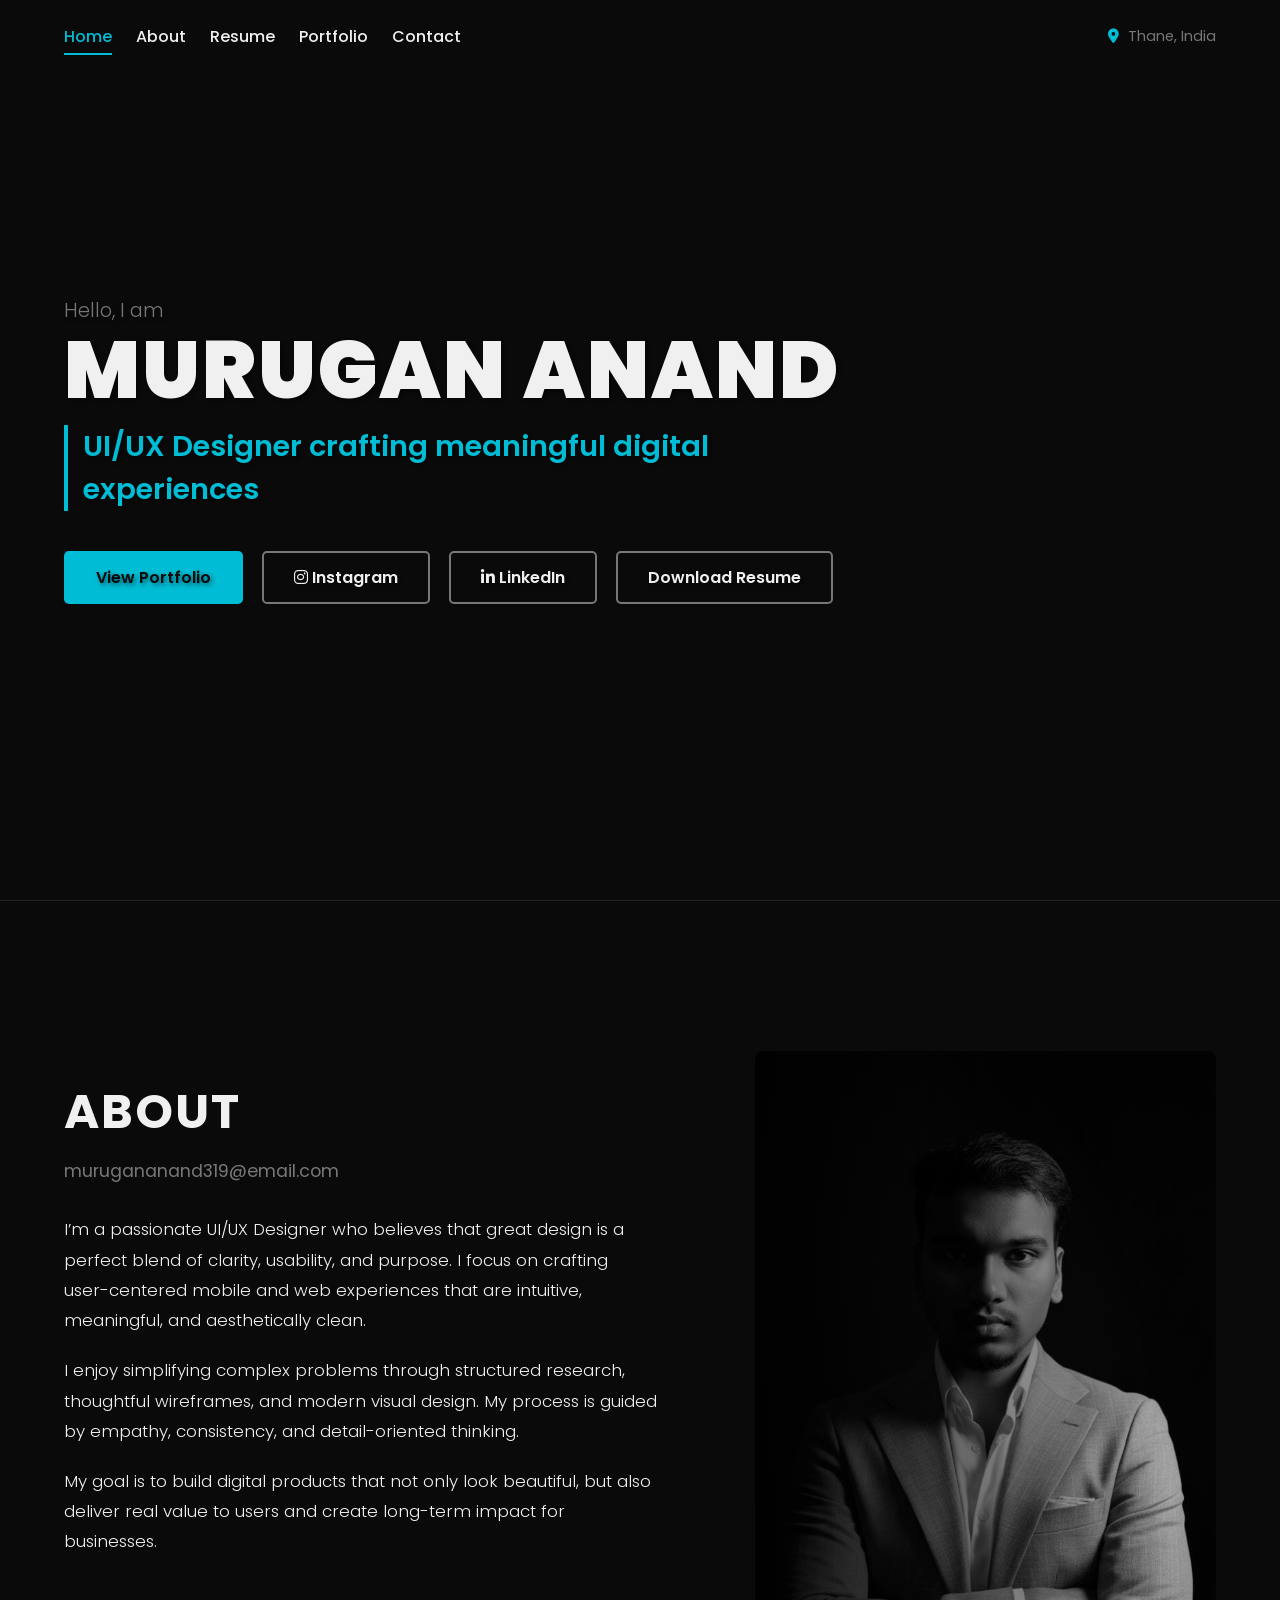
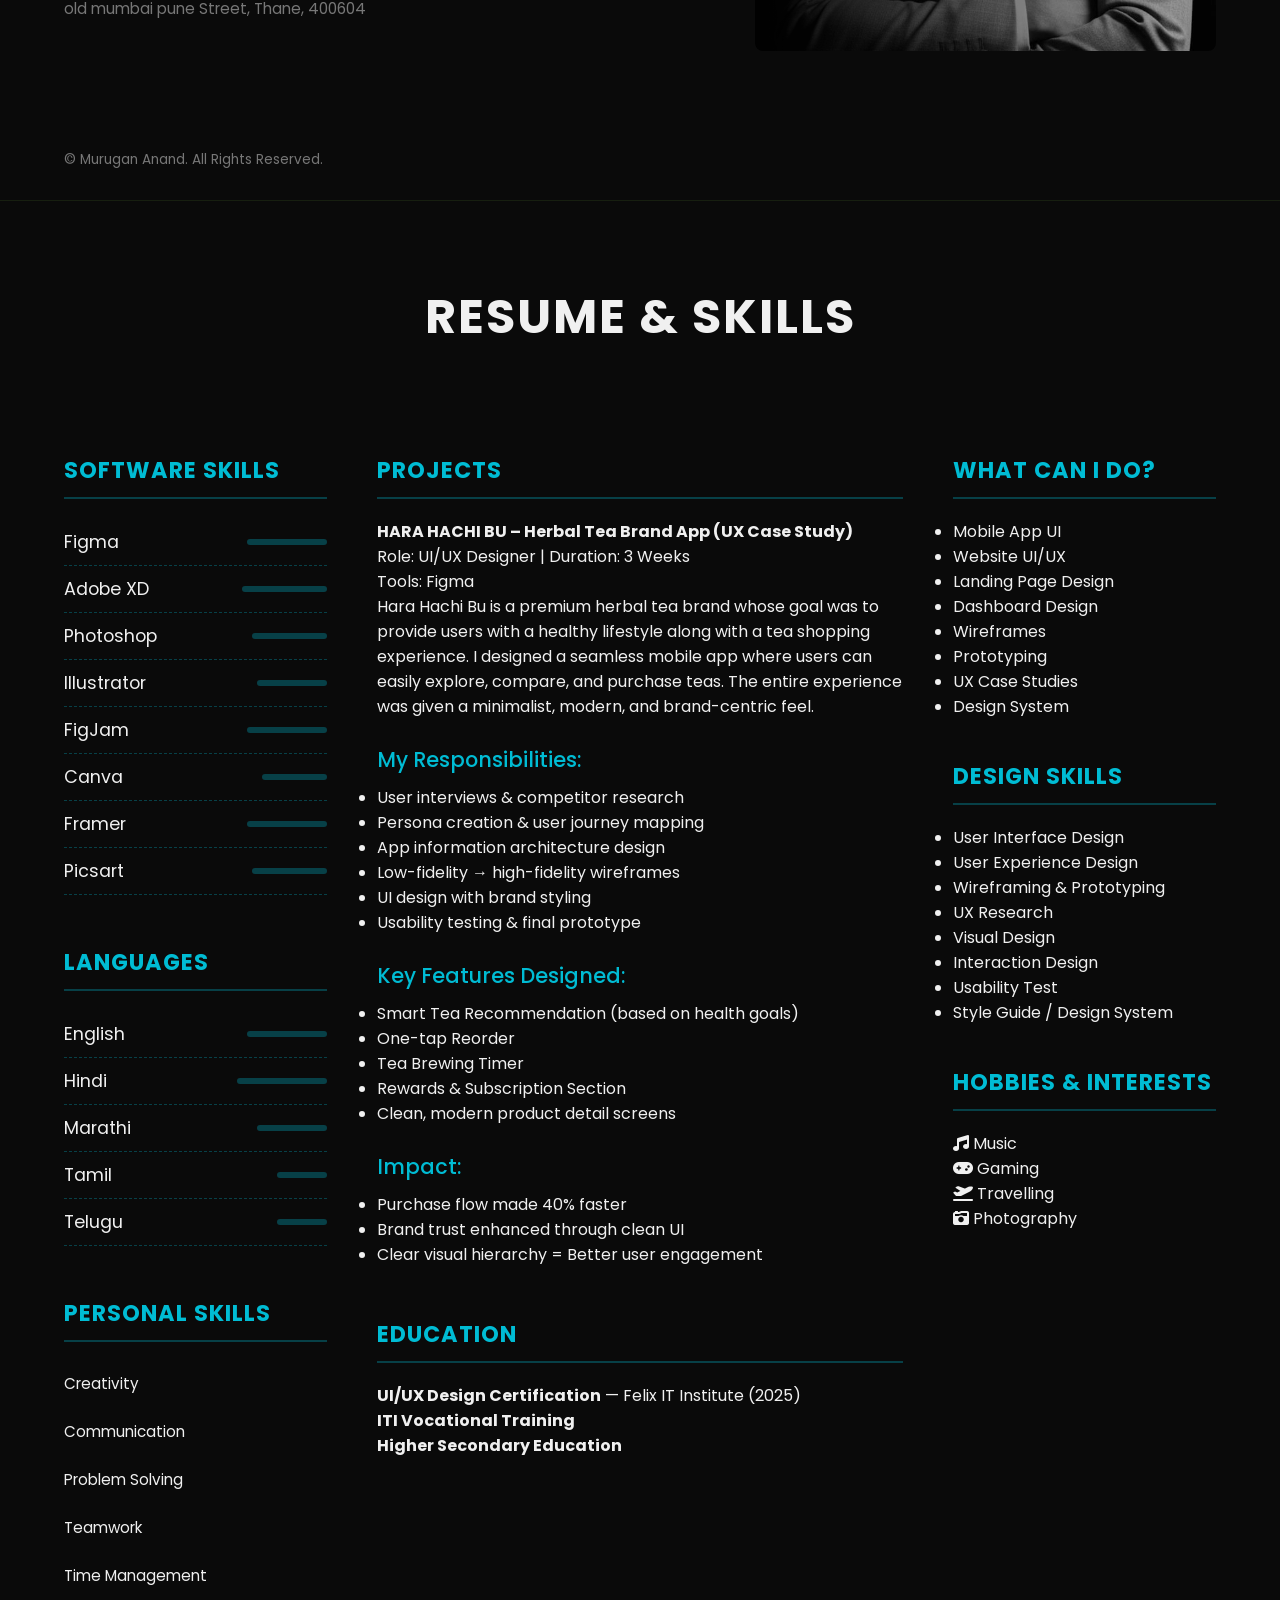
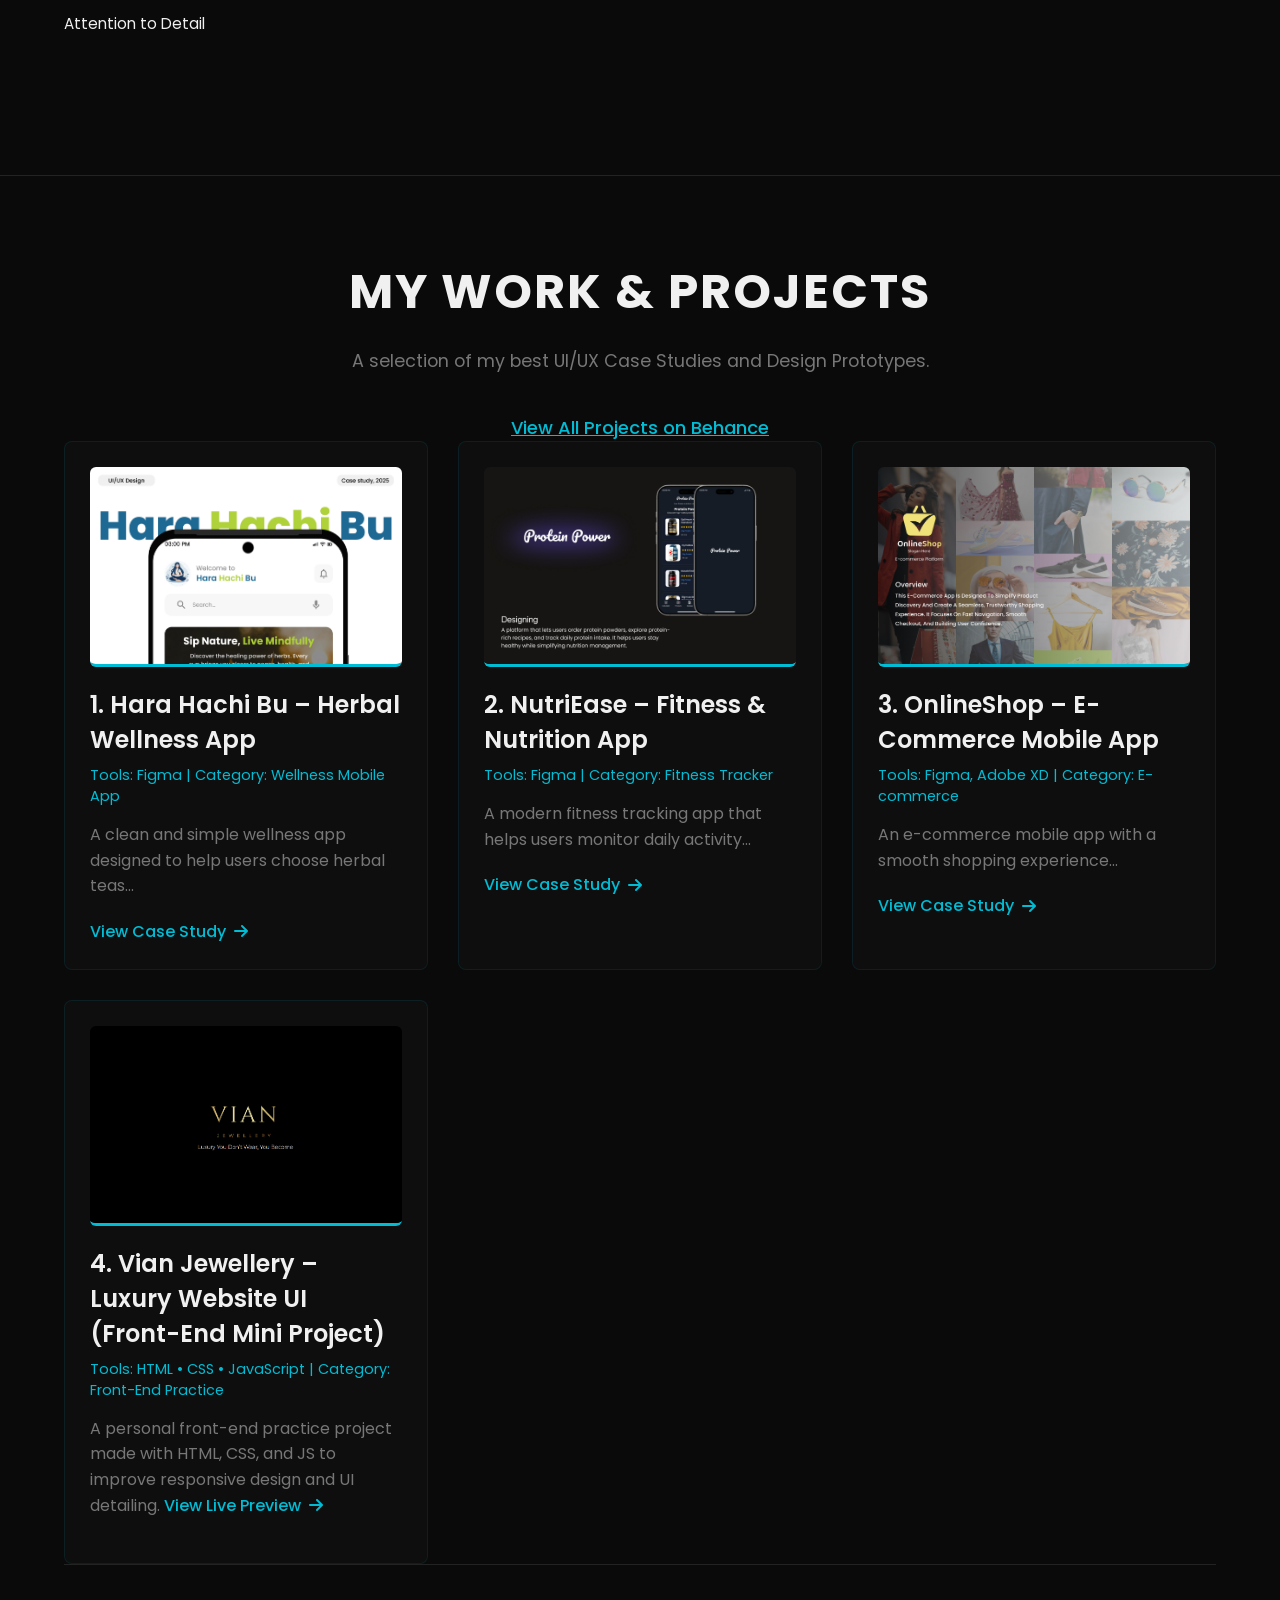
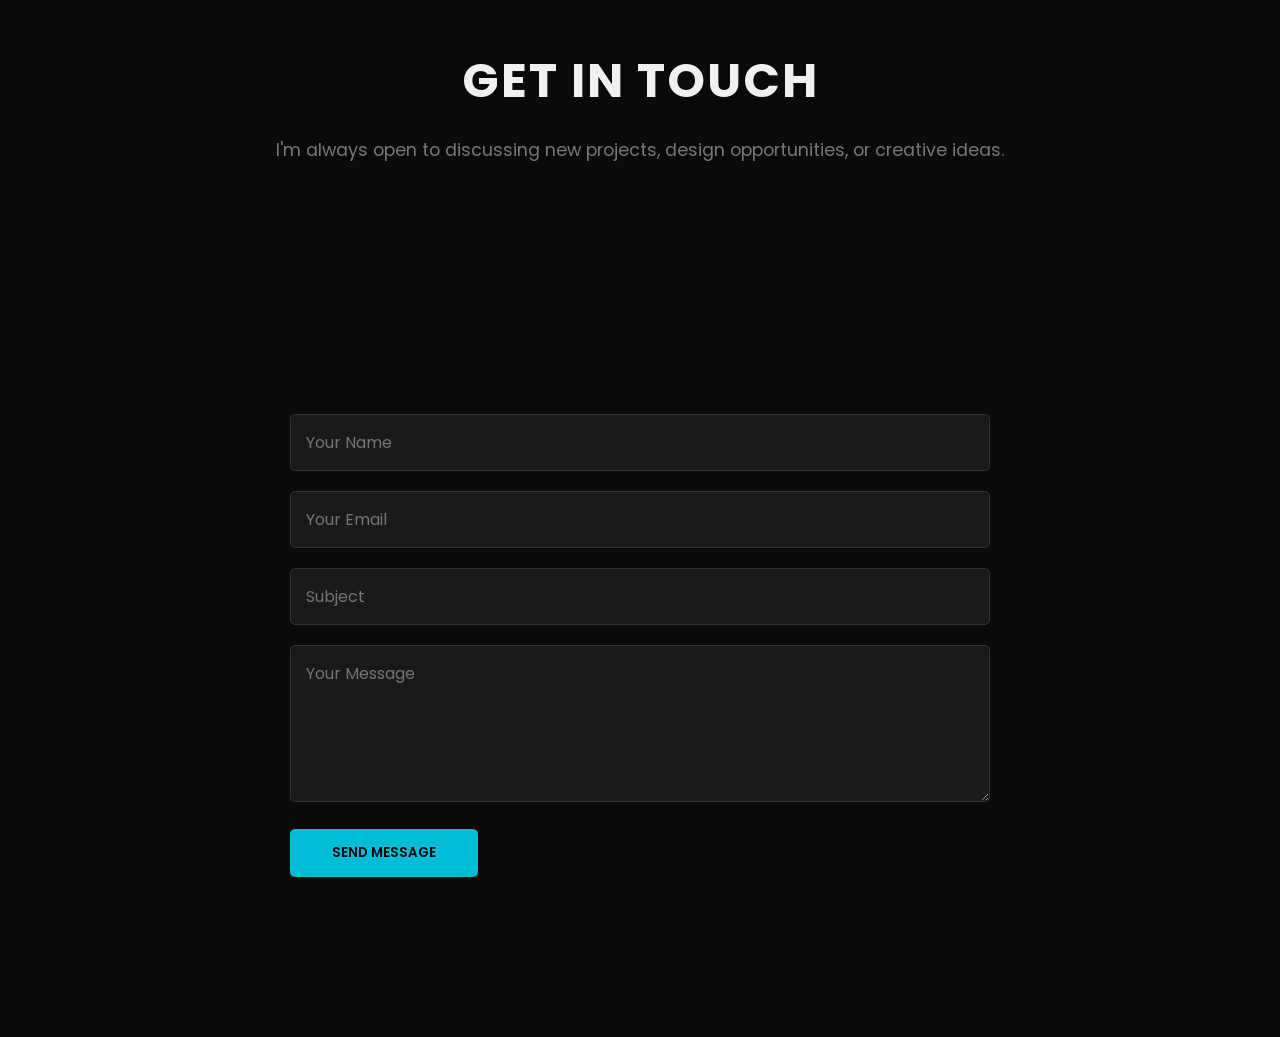
==== index.html @ 8dd65ce4 "Add files via upload" ====
<!DOCTYPE html>
<html lang="en">
<head>
    <meta charset="UTF-8">
    <meta name="viewport" content="width=device-width, initial-scale=1.0">
    <title>Murugan Anand | UI/UX Designer Portfolio</title>
    <link rel="stylesheet" href="style.css">
    <link rel="stylesheet" href="script.js">
    <link rel="stylesheet" href="https://cdnjs.cloudflare.com/ajax/libs/font-awesome/6.5.0/css/all.min.css">

</head>
<body>

    <header class="navbar">
        <nav>
            <a href="#home">Home</a>
            <a href="#about">About</a>  
            <a href="#resume">Resume</a> 
            <a href="#portfolio">Portfolio</a>
            <a href="#contact">Contact</a>
        </nav>
        <div class="contact-info">
            <i class="fas fa-map-marker-alt"></i> Thane, India
        </div>
    </header>

    <section id="home" class="hero-section">
        <div class="hero-content">
            <p class="greeting">Hello, I am</p>
            <h1 class="full-name">MURUGAN ANAND</h1>
            <h2 class="tagline">UI/UX Designer crafting meaningful digital experiences</h2>
            
            <div class="cta-buttons">
    <a href="https://www.behance.net/murugananand3" target="_blank" class="btn btn-primary">
        View Portfolio
    </a>
    <a href="https://instagram.com/designbymurugan" target="_blank" class="btn-secondary">
    <i class="fab fa-instagram"></i> Instagram
</a>

    <a href="https://www.linkedin.com/in/murugan-naidu-0135711bb?" target="_blank" class="btn btn-secondary social-btn">
                    <i class="fab fa-linkedin-in"></i> LinkedIn
                </a>

    <!-- Working Download Button -->
    <a href="Murugan319_Cv[1].docx" download class="btn btn-secondary">
        Download Resume
    </a>
</div>
        </div>
        <div class="background-overlay"></div>
    </section>
    
    <section id="about" class="about-section">
        <div class="about-content">
            <h2 class="section-title">ABOUT</h2>
            <p class="email-link">murugananand319@email.com</p> 
            
            <div class="about-description">
                <p>I’m a passionate UI/UX Designer who believes that great design is a perfect blend of clarity, usability, and purpose. I focus on crafting user-centered mobile and web experiences that are intuitive, meaningful, and aesthetically clean.</p>
                <p>I enjoy simplifying complex problems through structured research, thoughtful wireframes, and modern visual design. My process is guided by empathy, consistency, and detail-oriented thinking.</p>
                <p>My goal is to build digital products that not only look beautiful, but also deliver real value to users and create long-term impact for businesses.</p>
            </div>

            <p class="address-info">old mumbai pune Street, Thane, 400604</p> 
            
            
            </div>
        </div>
        <div class="about-image">

            </div> 
        <div class="copyright-info">
                &copy; Murugan Anand. All Rights Reserved.

                
    </section>

    <section id="resume" class="resume-section">
    <h2 class="section-title">RESUME & SKILLS</h2>

    <div class="resume-grid">
        
        <div class="grid-column left-column">
            
            <div class="skill-group">
                <h3>SOFTWARE SKILLS</h3>
                <div class="skills-list">
                    <div class="skill-item">Figma <span class="skill-level" data-level="80"></span></div>
                    <div class="skill-item">Adobe XD <span class="skill-level" data-level="85"></span></div>
                    <div class="skill-item">Photoshop <span class="skill-level" data-level="75"></span></div>
                    <div class="skill-item">Illustrator <span class="skill-level" data-level="70"></span></div>
                    <div class="skill-item">FigJam <span class="skill-level" data-level="80"></span></div>
                    <div class="skill-item">Canva <span class="skill-level" data-level="65"></span></div>
                    <div class="skill-item">Framer <span class="skill-level" data-level="80"></span></div>
                    <div class="skill-item">Picsart <span class="skill-level" data-level="75"></span></div>
                </div>
            </div>

            <div class="skill-group">
                <h3>LANGUAGES</h3>
                <div class="skills-list">
                    <div class="skill-item">English <span class="skill-level" data-level="80"></span></div>
                    <div class="skill-item">Hindi <span class="skill-level" data-level="90"></span></div>
                    <div class="skill-item">Marathi <span class="skill-level" data-level="70"></span></div>
                    <div class="skill-item">Tamil <span class="skill-level" data-level="50"></span></div>
                    <div class="skill-item">Telugu <span class="skill-level" data-level="50"></span></div>
                </div>
            </div>

            <div class="skill-group">
                <h3>PERSONAL SKILLS</h3>
                <div class="personal-skills-list">
                    <span>Creativity</span>
                    <span>Communication</span>
                    <span>Problem Solving</span>
                    <span>Teamwork</span>
                    <span>Time Management</span>
                    <span>Attention to Detail</span>
                </div>
            </div>
            
        </div> <div class="grid-column middle-column">
            <h3>PROJECTS</h3>
            <div class="project-item">
                <h4>HARA HACHI BU – Herbal Tea Brand App (UX Case Study)</h4>
                <p class="role-duration">Role: UI/UX Designer | Duration: 3 Weeks</p>
                <p class="tools">Tools: Figma</p>
                <p class="project-overview">Hara Hachi Bu is a premium herbal tea brand whose goal was to provide users with a healthy lifestyle along with a tea shopping experience. I designed a seamless mobile app where users can easily explore, compare, and purchase teas. The entire experience was given a minimalist, modern, and brand-centric feel.</p>
                
                <h5 class="sub-heading">My Responsibilities:</h5>
                <ul>
                    <li>User interviews & competitor research</li>
                    <li>Persona creation & user journey mapping</li>
                    <li>App information architecture design</li>
                    <li>Low-fidelity → high-fidelity wireframes</li>
                    <li>UI design with brand styling</li>
                    <li>Usability testing & final prototype</li>
                </ul>

                <h5 class="sub-heading">Key Features Designed:</h5>
                <ul>
                    <li>Smart Tea Recommendation (based on health goals)</li>
                    <li>One-tap Reorder</li>
                    <li>Tea Brewing Timer</li>
                    <li>Rewards & Subscription Section</li>
                    <li>Clean, modern product detail screens</li>
                </ul>

                <h5 class="sub-heading">Impact:</h5>
                <ul>
                    <li>Purchase flow made 40% faster</li>
                    <li>Brand trust enhanced through clean UI</li>
                    <li>Clear visual hierarchy = Better user engagement</li>
                </ul>
            </div>

            <div class="education-group">
                <h3>EDUCATION</h3>
                <p><strong>UI/UX Design Certification</strong> — Felix IT Institute (2025)</p>
                <p><strong>ITI Vocational Training</strong></p>
                <p><strong>Higher Secondary Education</strong></p>
            </div>
        </div> <div class="grid-column right-column">
            
            <div class="ability-group">
                <h3>WHAT CAN I DO?</h3>
                <ul class="can-do-list">
                    <li>Mobile App UI</li>
                    <li>Website UI/UX</li>
                    <li>Landing Page Design</li>
                    <li>Dashboard Design</li>
                    <li>Wireframes</li>
                    <li>Prototyping</li>
                    <li>UX Case Studies</li>
                    <li>Design System</li>
                </ul>
            </div>

            <div class="ability-group">
                <h3>DESIGN SKILLS</h3>
                <ul class="design-skills-list">
                    <li>User Interface Design</li>
                    <li>User Experience Design</li>
                    <li>Wireframing & Prototyping</li>
                    <li>UX Research</li>
                    <li>Visual Design</li>
                    <li>Interaction Design</li>
                    <li>Usability Test</li>
                    <li>Style Guide / Design System</li>
                </ul>
            </div>

            <div class="hobbies-group">
                <h3>HOBBIES & INTERESTS</h3>
                <div class="hobbies-grid">
                    <div><i class="fas fa-music"></i> Music</div>
                    <div><i class="fas fa-gamepad"></i> Gaming</div>
                    <div><i class="fas fa-plane-departure"></i> Travelling</div>
                    <div><i class="fas fa-camera-retro"></i> Photography</div>
                </div>
            </div>
        </div> </div>
</section>
    <section id="portfolio" class="portfolio-section">
        <h2 class="section-title">MY WORK & PROJECTS</h2>
        <p class="portfolio-tagline">A selection of my best UI/UX Case Studies and Design Prototypes.</p>

       <div class="behance-link-container">
    <a href="https://www.behance.net/murugananand3" 
       target="_blank" 
       class="behance-link">
        View All Projects on Behance
    </a>
</div>


<div class="projects-grid">

    <!-- Project 1 -->
    <div class="project-card">
        <div class="project-image-placeholder">
            <img src="hh.jpg" alt="Hara Hachi Bu App">
        </div>
        <h3>1. Hara Hachi Bu – Herbal Wellness App</h3>
        <p class="project-meta">Tools: Figma | Category: Wellness Mobile App</p>
        <p class="project-description">
            A clean and simple wellness app designed to help users choose herbal teas...
        </p>
        <a href="https://www.behance.net/gallery/237797623/HARA-HACHI-BU-Herbal-Wellness-App-UIUX-Design" class="view-case-study">View Case Study <i class="fas fa-arrow-right"></i></a>
    </div>

    <!-- Project 2 -->
    <div class="project-card">
        <div class="project-image-placeholder">
            <img src="pp.jpg" alt="NutriEase App">
        </div>
        <h3>2. NutriEase – Fitness & Nutrition App</h3>
        <p class="project-meta">Tools: Figma | Category: Fitness Tracker</p>
        <p class="project-description">
            A modern fitness tracking app that helps users monitor daily activity...
        </p>
        <a href="https://www.behance.net/gallery/237364883/NutriEase-Smart-Nutrition-Fitness-App-Design" class="view-case-study">View Case Study <i class="fas fa-arrow-right"></i></a>
    </div>

    <!-- Project 3 -->
    <div class="project-card">
        <div class="project-image-placeholder">
            <img src="oo.jpg" alt="Ecommerce App">
        </div>
        <h3>3. OnlineShop – E-Commerce Mobile App</h3>
        <p class="project-meta">Tools: Figma, Adobe XD | Category: E-commerce</p>
        <p class="project-description">
            An e-commerce mobile app with a smooth shopping experience...
        </p>
        <a href="https://www.behance.net/gallery/237295085/Onlineshop-E-commerce-App-Design" class="view-case-study">View Case Study <i class="fas fa-arrow-right"></i></a>
    </div>

     <!-- Project 4 -->
    <div class="project-card">
        <div class="project-image-placeholder">
            <img src="vian.png" alt="Ecommerce App">
        </div>
        <h3>4. Vian Jewellery – Luxury Website UI (Front-End Mini Project)</h3>
        <p class="project-meta">Tools: HTML • CSS • JavaScript | Category: Front-End Practice</p> 
        <p class="project-description">
            A personal front-end practice project made with HTML, CSS, and JS to improve responsive design and UI detailing.
        <a href="https://muruganananduiux.github.io/vian-jewellery/" class="view-case-study">View Live Preview <i class="fas fa-arrow-right"></i></a>
    </div>
</div>


    <script src="script.js"></script>
    <section id="contact" class="contact-section">
        <h2 class="section-title">GET IN TOUCH</h2>
        <p class="contact-tagline">I'm always open to discussing new projects, design opportunities, or creative ideas.</p>

        <div class="contact-details-grid">
            <a href="tel:+919653643932" class="contact-item">
                <i class="fas fa-phone-alt"></i>
                <h3>CALL ME</h3>
                <p>+91 96536 43932</p>
            </a>
            <a href="mailto:murugananand319@gmail.com" class="contact-item">
                <i class="fas fa-envelope"></i>
                <h3>EMAIL ME</h3>
                <p>murugananand319@gmail.com</p>
            </a>
            <div class="contact-item">
                <i class="fas fa-map-marker-alt"></i>
                <h3>ADDRESS</h3>
                <p>Maharashtra, India</p>
            </div>
        </div>

        <div class="contact-form">
            <form action="#" method="POST">
                <input type="text" placeholder="Your Name" required>
                <input type="email" placeholder="Your Email" required>
                <input type="text" placeholder="Subject">
                <textarea rows="5" placeholder="Your Message" required></textarea>
                <button type="submit" class="btn btn-primary">SEND MESSAGE</button>
            </form>
        </div>
    </section>
</body>
</html>
<script src="script.js"></script>
</body>
---- style.css ----
/* --- Global & Variables --- */
@import url('https://fonts.googleapis.com/css2?family=Poppins:wght@300;400;600;700;900&display=swap');

html {
    scroll-behavior: smooth; /* Smooth scrolling when clicking nav links */
}

:root {
    --primary-color: #00bcd4; /* Aqua Blue */
    --text-color: #f0f0f0;    /* Light Gray */
    --darker-bg: #0a0a0a;     /* Main dark background */
    --light-gray: #777;       /* Sub-text color */
}

* {
    margin: 0;
    padding: 0;
    box-sizing: border-box;
    font-family: 'Poppins', sans-serif;
}

body {
    background-color: var(--darker-bg);
    color: var(--text-color);
}

/* --- NAVIGATION BAR & ACTIVE LINK STYLE (FOR JS) --- */
.navbar {
    display: flex;
    justify-content: space-between;
    align-items: center;
    padding: 1.5rem 5%;
    position: absolute; 
    width: 100%;
    z-index: 10;
    background: rgba(10, 10, 10, 0.5); 
    backdrop-filter: blur(5px);
}

.navbar a {
    color: var(--text-color);
    text-decoration: none;
    margin-right: 20px;
    font-weight: 500;
    transition: color 0.3s;
}

/* JS will add the 'active' class to the current section's link */
.navbar a.active {
    color: var(--primary-color) !important;
    border-bottom: 2px solid var(--primary-color);
    padding-bottom: 5px;
}

.navbar a:hover {
    color: var(--primary-color);
}

.contact-info {
    font-size: 0.9rem;
    color: var(--light-gray);
}
.contact-info i {
    color: var(--primary-color);
    margin-right: 5px;
}

/* -------------------------------- */
/* --- 1. HERO SECTION STYLING --- */
/* -------------------------------- */

.hero-section {
    position: relative;
     z-index: 2;
    height: 100vh; 
    display: flex;
    align-items: center;
    padding-left: 5%;
    overflow: hidden; 
}

/* Hero Background Image URL */

.background-overlay {
    position: absolute;
    inset: 0;

    background: url('Bg.webp') no-repeat center center / cover;

    z-index: 1;

    /* START: image invisible */
    opacity: 0;

    /* smooth fade-in animation */
    animation: bgFadeIn 2s ease forwards;
}

/* FADE IN KEYFRAMES */
@keyframes bgFadeIn {
    from {
        opacity: 0;
    }
    to {
        opacity: 1;
    }
}
.hero-content {
    position: relative;
    z-index: 2;
}


.hero-section {
    position: relative;
    min-height: 100vh;
    overflow: hidden;
}


.hero-content {
    max-width: 800px;
    z-index: 5;
    text-shadow: 2px 2px 4px rgba(0, 0, 0, 0.5);
}

.greeting {
    font-size: 1.2rem;
    font-weight: 300;
    color: var(--light-gray);
    margin-bottom: 5px;
}

.full-name {
    font-size: 5rem; 
    font-weight: 900; 
    line-height: 1;
    color: var(--text-color);
    letter-spacing: 2px;
}

.tagline {
    font-size: 1.8rem;
    font-weight: 600;
    color: var(--primary-color); 
    margin-top: 15px;
    margin-bottom: 40px;
    border-left: 4px solid var(--primary-color); 
    padding-left: 15px;
}

.cta-buttons a {
    text-decoration: none;
    padding: 12px 30px;
    margin-right: 15px;
    border-radius: 5px;
    font-weight: 600;
    transition: all 0.3s ease;
    display: inline-block;
}

.btn-primary {
    background-color: var(--primary-color);
    color: var(--darker-bg);
    border: 2px solid var(--primary-color);
}

.btn-primary:hover {
    background-color: transparent;
    color: var(--primary-color);
}

.btn-secondary {
    background-color: transparent;
    color: var(--text-color);
    border: 2px solid var(--light-gray);
}

.btn-secondary:hover {
    border-color: var(--primary-color);
    color: var(--primary-color);
}

.social-links {
    margin-top: 50px;
}

.social-links a {
    color: var(--light-gray);
    font-size: 1.5rem;
    margin-right: 20px;
    transition: color 0.3s;
}

.social-links a:hover {
    color: var(--primary-color);
    transform: scale(1.1);
}

/* ------------------------------- */
/* --- 2. ABOUT SECTION STYLING ---*/
/* ------------------------------- */
.about-section {
    display: flex;
    align-items: center; 
    justify-content: space-between; 
    padding: 80px 5%; 
    min-height: 100vh; 
    background-color: var(--darker-bg); 
    color: var(--text-color);
    position: relative; 
    border-top: 1px solid rgba(255, 255, 255, 0.1);
}

.about-content {
    flex: 1; 
    max-width: 55%; 
    padding-right: 40px; 
}

.section-title {
    font-size: 3rem; 
    font-weight: 700;
    color: var(--text-color);
    margin-bottom: 10px;
    letter-spacing: 2px;
}

.email-link {
    font-size: 1.1rem;
    color: var(--light-gray); 
    text-decoration: none;
    margin-bottom: 30px;
    display: block; 
}

.about-description {
    margin-bottom: 40px;
}

.about-description p {
    font-size: 1.05rem;
    line-height: 1.8;
    color: var(--text-color);
    margin-bottom: 20px;
    font-weight: 300;
}

.location-info,
.address-info {
    font-size: 0.95rem;
    color: var(--light-gray);
    margin-bottom: 5px;
}

.copyright-info {
    position: absolute; 
    bottom: 30px;
    left: 5%;
    font-size: 0.85rem;
    color: var(--light-gray);
}

/* Profile Image Styling (IMPORTANT: Replace 'your_profile_pic.jpg' with your image path) */
.about-image {
    flex: 1; 
    height: 600px; 
    max-width: 40%; 
    background: 
        linear-gradient(to right, rgba(0,0,0,0.9) 0%, rgba(0,0,0,0.4) 50%, transparent 90%), 
        url('pf.jpg') no-repeat center center/cover; 
        
    background-size: cover;
    background-position: center top; 
    border-radius: 8px; 
    filter: grayscale(100%) brightness(0.8); 
    transition: filter 0.5s ease; 
}
@media (max-width: 768px) {

  .about-section {
    flex-direction: column;
    padding: 60px 6% 80px;
    min-height: auto;
  }

  /* IMAGE ON TOP */
  .about-image {
    width: 100%;
    max-width: 100%;
    height: 360px;
    margin-bottom: 40px;

    background-position: center top;
    border-radius: 10px;
  }

  /* CONTENT BELOW IMAGE */
  .about-content {
    max-width: 100%;
    padding-right: 0;
    text-align: left;
  }

  .section-title {
    font-size: 2.2rem;
    letter-spacing: 1px;
  }

  .email-link {
    font-size: 1rem;
    margin-bottom: 20px;
  }

  .about-description p {
    font-size: 1rem;
    line-height: 1.7;
  }

  .location-info,
  .address-info {
    font-size: 0.9rem;
  }

  /* COPYRIGHT NORMAL FLOW */
  .copyright-info {
    position: static;
    margin-top: 40px;
    text-align: center;
    font-size: 0.8rem;
  }
}

/* EXTRA SMALL DEVICES */
@media (max-width: 480px) {

  .about-image {
    height: 300px;
  }

  .section-title {
    font-size: 1.9rem;
  }
}

/* ----------------------------------- */
/* --- 3. RESUME / SKILLS SECTION --- */
/* ----------------------------------- */
.resume-section {
    padding: 80px 5%;
    background-color: var(--darker-bg);
    color: var(--text-color);
    min-height: 100vh;
    border-top: 1px solid rgba(142, 212, 67, 0.1);
}

.resume-section .section-title {
    text-align: center;
    margin-bottom: 60px;
    font-size: 3rem;
    font-weight: 700;
    color: var(--text-color);
    letter-spacing: 2px;
}

.resume-grid {
    display: grid;
    grid-template-columns: 1fr 2fr 1fr;
    gap: 50px; /* INCREASED gap for more space between columns */
}

/* Ensure margins within columns are consistent */
.grid-column h3 {
    margin-bottom: 25px; 
    padding-bottom: 10px;
}

.grid-column h3 {
    font-size: 1.4rem;
    color: var(--primary-color);
    margin-bottom: 30px;
    border-bottom: 2px solid rgba(0, 188, 212, 0.302);
    padding-bottom: 10px;
    letter-spacing: 1px;
}

/* --- Left Column: Skills & Languages --- */
.skill-group {
    margin-bottom: 50px; /* Increased margin at the bottom of each skill group */
}

.education-group {
    /* After projects, add enough space above Education Group */
    margin-top: 50px; 
}

/* Increase margin below the Hobbies Group */
.hobbies-group {
    margin-bottom: 50px;
}


.personal-skills-list {
    display: block; 
    margin-top: 15px; /* Added space above the skill list */
}

.personal-skills-list span {
    display: block !important; 
    
    /* Padding: Top/Bottom 12px, Left/Right 0px */
    padding: 12px 0px; 
    font-size: 1.05rem;
    
    margin-bottom: 0px; /* Individual item margin removed, controlled by padding */
    border: none !important; 
    
    /* Optional: If you want a small line between them for separation */
    border-bottom: 1px solid rgba(255, 255, 255, 0.1); 
}

.skills-list .skill-item {
    display: flex;
    justify-content: space-between;
    align-items: center;
    padding: 10px 0;
    font-size: 1.1rem;
    color: var(--text-color);
    border-bottom: 1px dashed rgba(0, 188, 212, 0.3);
}

/* Skill Level Bar - Common Styling for JS Animation */
.skill-level {
    position: relative;
    width: 100px; /* Max width of the bar */
    height: 6px;
    background-color: rgba(0, 188, 212, 0.3);
    border-radius: 3px;
    overflow: hidden;
    /* This transition is key for the JS animation */
    transition: width 1s ease-out; 
}

.skill-level::after {
    content: '';
    position: absolute;
    top: 0;
    left: 0;
    height: 100%;
    /* Start at 0% and JS will set the actual width on scroll */
    width: 0%; 
    background-color: var(--primary-color);
    border-radius: 3px;
    /* Optional: Small transition for the bar color itself if needed */
    transition: width 1s ease-out; 
}
.project-item .sub-heading {
    /* Increased font size for better visibility */
    font-size: 1.3rem; 
    
    color: var(--primary-color);
    margin-top: 25px;
    margin-bottom: 10px;
    font-weight: 500;
}


/* --- Responsive Adjustments --- */
@media (max-width: 992px) {
    .resume-grid { grid-template-columns: 1fr; gap: 60px; }
    .about-image { max-width: 60%; margin: 0 auto;}
}

@media (max-width: 768px) {
    .full-name { font-size: 3rem; }
    .about-section { flex-direction: column; text-align: center; }
    .about-content { max-width: 100%; padding-right: 0; margin-bottom: 40px;}
    .about-image { max-width: 80%; height: 400px; margin-top: 30px;}
    .grid-column { max-width: 100%; margin: 0;}
}

/* ---------------------------------- */
/* --- 4. CONTACT SECTION STYLING --- */
/* ---------------------------------- */
.contact-section {
    padding: 80px 5%;
    background-color: var(--darker-bg);
    color: var(--text-color);
    text-align: center;
    border-top: 1px solid rgba(255, 255, 255, 0.1);
}

.contact-section .section-title {
    margin-bottom: 20px;
}

.contact-tagline {
    font-size: 1.1rem;
    color: var(--light-gray);
    margin-bottom: 50px;
}

.contact-details-grid {
    display: flex;
    justify-content: center;
    gap: 30px;
    margin-bottom: 60px;
    flex-wrap: wrap; /* Allows items to wrap on smaller screens */
}

.contact-item {
    flex: 1;
    max-width: 300px;
    padding: 20px;
    background-color: rgba(18, 18, 18, 0.5);
    border-radius: 8px;
    text-align: center;
    transition: transform 0.3s ease;
}

.contact-item:hover {
    transform: translateY(-5px);
    box-shadow: 0 5px 15px rgba(0, 188, 212, 0.1);
}

.contact-item i {
    font-size: 2rem;
    color: var(--primary-color);
    margin-bottom: 10px;
}

.contact-item h3 {
    font-size: 1.2rem;
    font-weight: 600;
    color: var(--text-color);
    margin-bottom: 5px;
}

.contact-item p {
    font-size: 1rem;
    color: var(--light-gray);
}

/* --- Contact Form Styling --- */
.contact-form {
    max-width: 700px;
    margin: 0 auto;
    text-align: left;
}

.contact-form form input[type="text"],
.contact-form form input[type="email"],
.contact-form form textarea {
    width: 100%;
    padding: 15px;
    margin-bottom: 20px;
    background-color: #1a1a1a;
    border: 1px solid #333;
    border-radius: 5px;
    color: var(--text-color);
    font-size: 1rem;
    transition: border-color 0.3s;
}

.contact-form form input[type="text"]:focus,
.contact-form form input[type="email"]:focus,
.contact-form form textarea:focus {
    border-color: var(--primary-color);
    outline: none;
}

.contact-form form textarea {
    resize: vertical;
}

.contact-form form button[type="submit"] {
    /* Reusing .btn-primary style for the submit button */
    padding: 12px 40px;
    font-weight: 600;
    cursor: pointer;
    background-color: var(--primary-color);
    color: var(--darker-bg);
    border: 2px solid var(--primary-color);
    border-radius: 5px;
    transition: all 0.3s ease;
}

.contact-form form button[type="submit"]:hover {
    background-color: transparent;
    color: var(--primary-color);
}

/* --- Responsive Adjustments --- */
@media (max-width: 768px) {
    .contact-details-grid {
        flex-direction: column;
        gap: 20px;
    }
    .contact-item {
        max-width: 100%;
    }
    .contact-form {
        max-width: 100%;
    }
}
/* ------------------------------------- */
/* --- 4. PORTFOLIO SECTION STYLING --- */
/* ------------------------------------- */
.portfolio-section {
    padding: 80px 5%;
    background-color: var(--darker-bg);
    color: var(--text-color);
    text-align: center;
    border-top: 1px solid rgba(255, 255, 255, 0.1);
}

.portfolio-section .section-title {
    margin-bottom: 20px;
}

.portfolio-tagline {
    font-size: 1.1rem;
    color: var(--light-gray);
    margin-bottom: 40px;
}

.behance-link-container {
    text-align: center;
    margin-top: 25px;
}

.behance-link {
    color: var(--primary-color);   /* SAME color as your theme */
    font-size: 18px;
    text-decoration: underline;
    border: none;
    background: none;
    padding: 0;
    cursor: pointer;
    font-weight: 500;
}

.behance-link:hover {
    color: #ffffff;                /* Hover = white (same as buttons) */
    opacity: 0.9;
}


.portfolio-link {
    /* Reusing btn-secondary styles */
    display: inline-flex;
    align-items: center;
    gap: 10px;
}
.portfolio-link i {
    font-size: 1.2rem;
}


/* Projects Grid Layout */
.projects-grid {
    display: grid;
    grid-template-columns: repeat(auto-fit, minmax(300px, 1fr)); /* Responsive grid */
    gap: 30px;
}

.project-image-placeholder img {
    width: 100%;
    height: 100%;
    object-fit: cover;
}

.project-card {
    background-color: rgba(18, 18, 18, 0.5);
    padding: 25px;
    border-radius: 8px;
    text-align: left;
    transition: transform 0.3s ease, box-shadow 0.3s ease;
    border: 1px solid rgba(0, 188, 212, 0.1);
}

.project-card:hover {
    transform: translateY(-5px);
    box-shadow: 0 8px 20px rgba(0, 188, 212, 0.2);
}

.project-image-placeholder {
    height: 200px; /* Adjust height for the image preview */
    background-color: #333; /* Placeholder color */
    border-radius: 6px;
    margin-bottom: 20px;
    display: flex;
    justify-content: center;
    align-items: center;
    color: var(--light-gray);
    font-size: 0.9rem;
    overflow: hidden; /* To contain images later */
    /* Add a subtle visual interest */
    border-bottom: 3px solid var(--primary-color);
}

.project-card h3 {
    font-size: 1.5rem;
    color: var(--text-color);
    margin-bottom: 8px;
    font-weight: 600;
}

.project-meta {
    font-size: 0.9rem;
    color: var(--primary-color);
    margin-bottom: 15px;
}

.project-description {
    font-size: 1rem;
    line-height: 1.6;
    color: var(--light-gray);
    margin-bottom: 20px;
}

.view-case-study {
    display: inline-flex;
    align-items: center;
    color: var(--primary-color);
    text-decoration: none;
    font-weight: 500;
    transition: color 0.3s;
}
.view-case-study:hover {
    color: #fff;
}
.view-case-study i {
    margin-left: 8px;
    transition: margin-left 0.3s;
}
.view-case-study:hover i {
    margin-left: 12px;
}
.personal-skills-list span {
    /* Ensure the span behaves like a block element, taking full width */
    display: block !important; 
    
    /* Background and Text Styles */
    background-color: transparent; /* Background removed/made transparent */
    color: var(--text-color); /* Use main text color instead of primary color for subtlety */
    
    padding: 10px 0px; /* Adjusted padding to remove box padding */
    border-radius: 0px; 
    font-size: 0.95rem;
    
    margin-bottom: 5px; /* Adds small vertical spacing between skills */
    text-align: left;

    /* BORDER REMOVED */
    border: none !important; 
}
/* --- NEW CSS FOR JAVASCRIPT ANIMATION --- */

/* 1. Initial State (Hidden/Faded) */
.project-item, 
.skill-group, 
.education-group, 
.ability-group, 
.hobbies-group {
    opacity: 0; /* Start invisible */
    transform: translateY(20px); /* Start slightly below its final position */
    transition: opacity 0.6s ease-out, transform 0.6s ease-out; /* Smooth transition */
}

/* 2. Target State (Visible) - Triggered by JS */
.is-visible {
    opacity: 1; /* Fully visible */
    transform: translateY(0); /* Move to final position */
}


/* Contact Section links styling fix */
.contact-section .contact-item {
    text-decoration: none; /* Removes underline from links */
    color: inherit; /* Inherits text color from parent (should be white/light gray) */
    display: block; /* Makes the <a> tag behave like the original <div> */
}

.contact-section .contact-item:hover {
    color: inherit; /* Ensures color stays the same on hover */
}





/* --- CSS for JavaScript Scroll Reveal Animation --- */

/* 1. Initial State (Hidden/Faded) */
/* Targets all major content blocks for smooth entrance */
.hero-content, .about-content, .about-image, .grid-column, .project-card, .contact-item {
    opacity: 0; /* Start invisible */
    transform: translateY(20px); /* Start slightly below its final position */
    transition: opacity 0.8s ease-out, transform 0.8s ease-out; /* Smooth transition */
}

/* 2. Target State (Visible) - Triggered by JS */
.is-visible {
    opacity: 1; /* Fully visible */
    transform: translateY(0); /* Move to final position */
}

/* (Existing Skill-Level CSS) */

.skill-level {
    position: relative;
    width: 100px; 
    height: 6px;
    background-color: rgba(0, 188, 212, 0.3);
    border-radius: 3px;
    overflow: hidden;
    /* This transition is vital for the smooth filling effect */
    transition: width 1.5s ease-out; /* INCREASED time to 1.5s for a noticeable staggered effect */
}
/* Add spacing above section headings only */
.grid-column h3 {
    margin-top: 40px !important; /* Increase space above headings */
    margin-bottom: 20px; /* Keep spacing below heading */
}



/* ===============================
   HERO – SMOOTH LUXURY ANIMATION
================================ */

/* BACKGROUND SOFT FADE */
.background-overlay {
  animation: bgFade 1.6s ease forwards;
}

@keyframes bgFade {
  from { opacity: 1; }
  to { opacity: 0.6; }
}

/* COMMON FADE UP */
@keyframes fadeUp {
  from {
    opacity: 0;
    transform: translateY(30px);
  }
  to {
    opacity: 1;
    transform: translateY(0);
  }
}

/* HELLO */
.greeting {
  opacity: 0;
  animation: fadeUp 0.6s ease forwards;
  animation-delay: 0.2s;
}

/* NAME – SLIDE UP */
.full-name {
  opacity: 0;
  transform: translateY(35px);
  animation: fadeUp 0.8s ease forwards;
  animation-delay: 0.6s;
}

/* SUBTITLE – DELAYED FADE */
.tagline {
  opacity: 0;
  animation: fadeUp 0.8s ease forwards;
  animation-delay: 1.3s;
}

/* BUTTONS – STAGGER */
.cta-buttons a {
  opacity: 0;
  transform: translateY(20px);
  animation: btnPop 0.6s ease forwards;
}

.cta-buttons a:nth-child(1) { animation-delay: 1.7s; }
.cta-buttons a:nth-child(2) { animation-delay: 1.9s; }
.cta-buttons a:nth-child(3) { animation-delay: 2.1s; }
.cta-buttons a:nth-child(4) { animation-delay: 2.3s; }

@keyframes btnPop {
  to {
    opacity: 1;
    transform: translateY(0);
  }
}
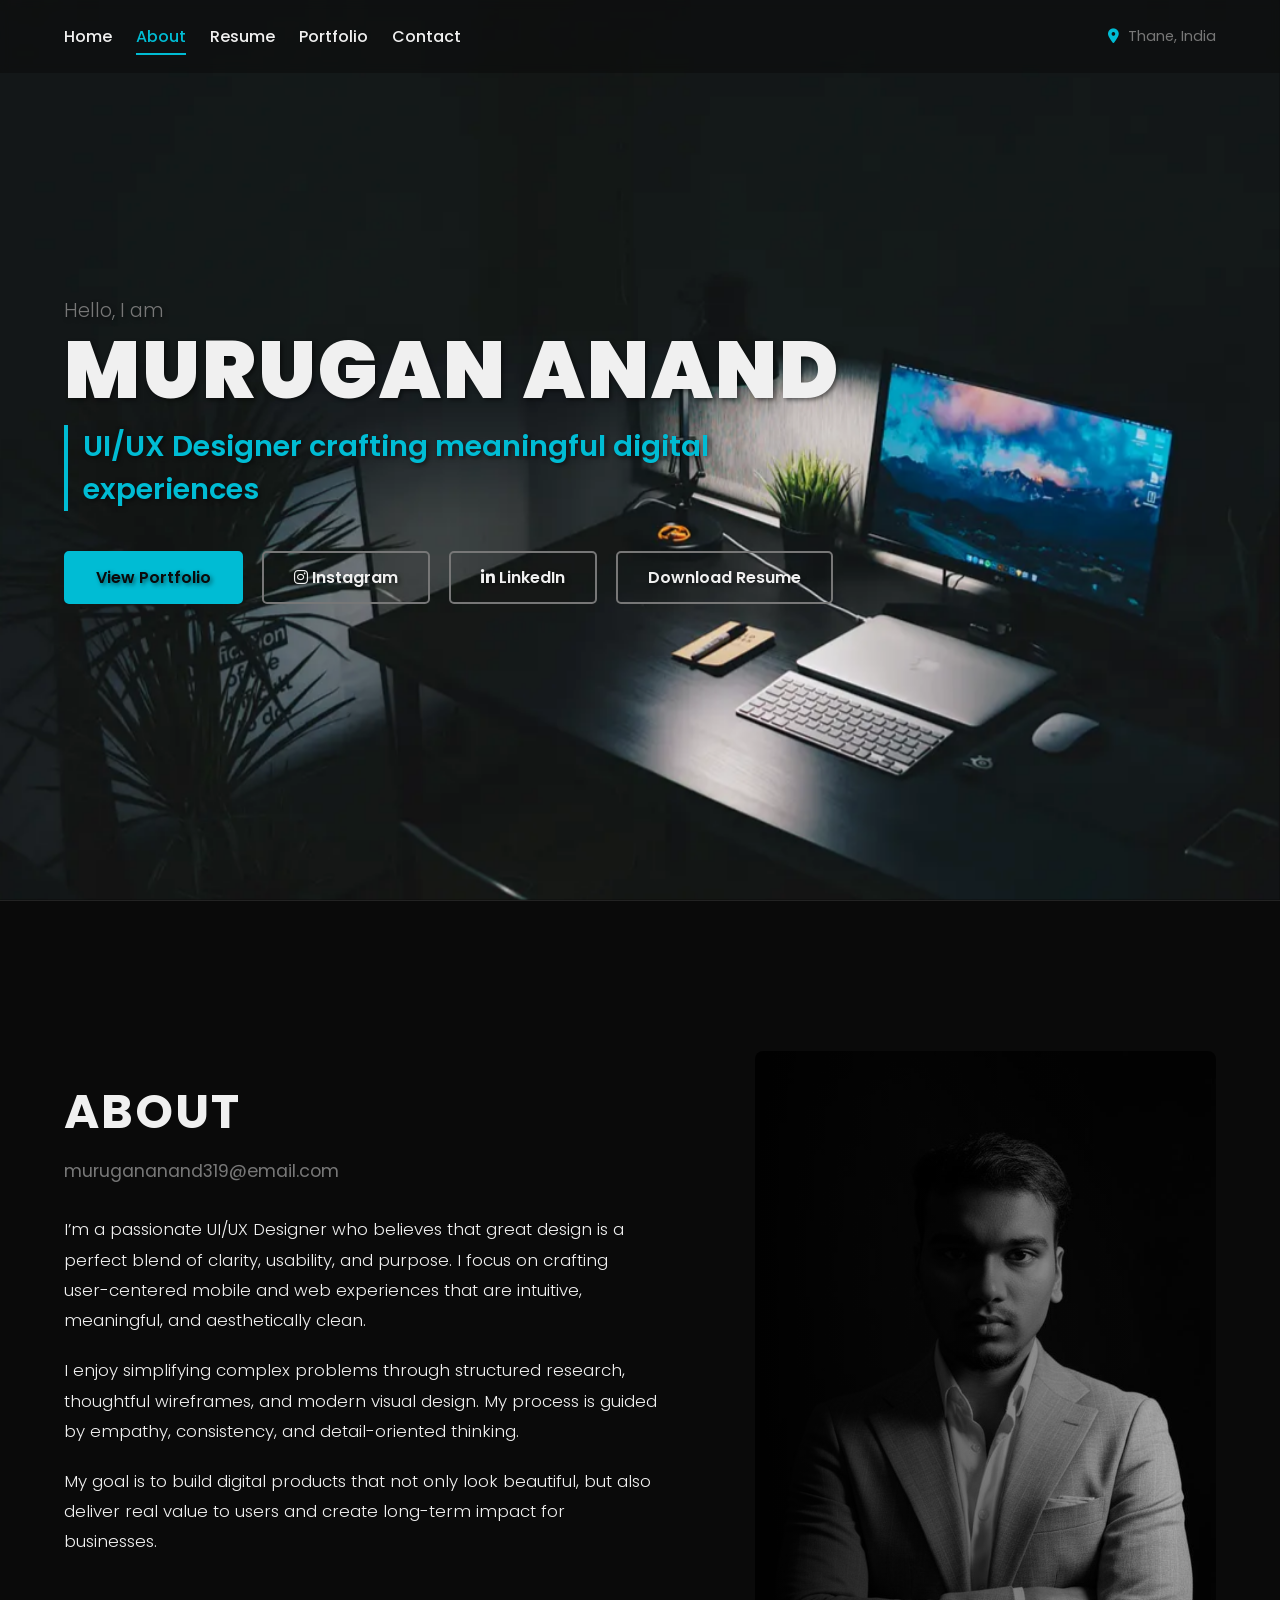
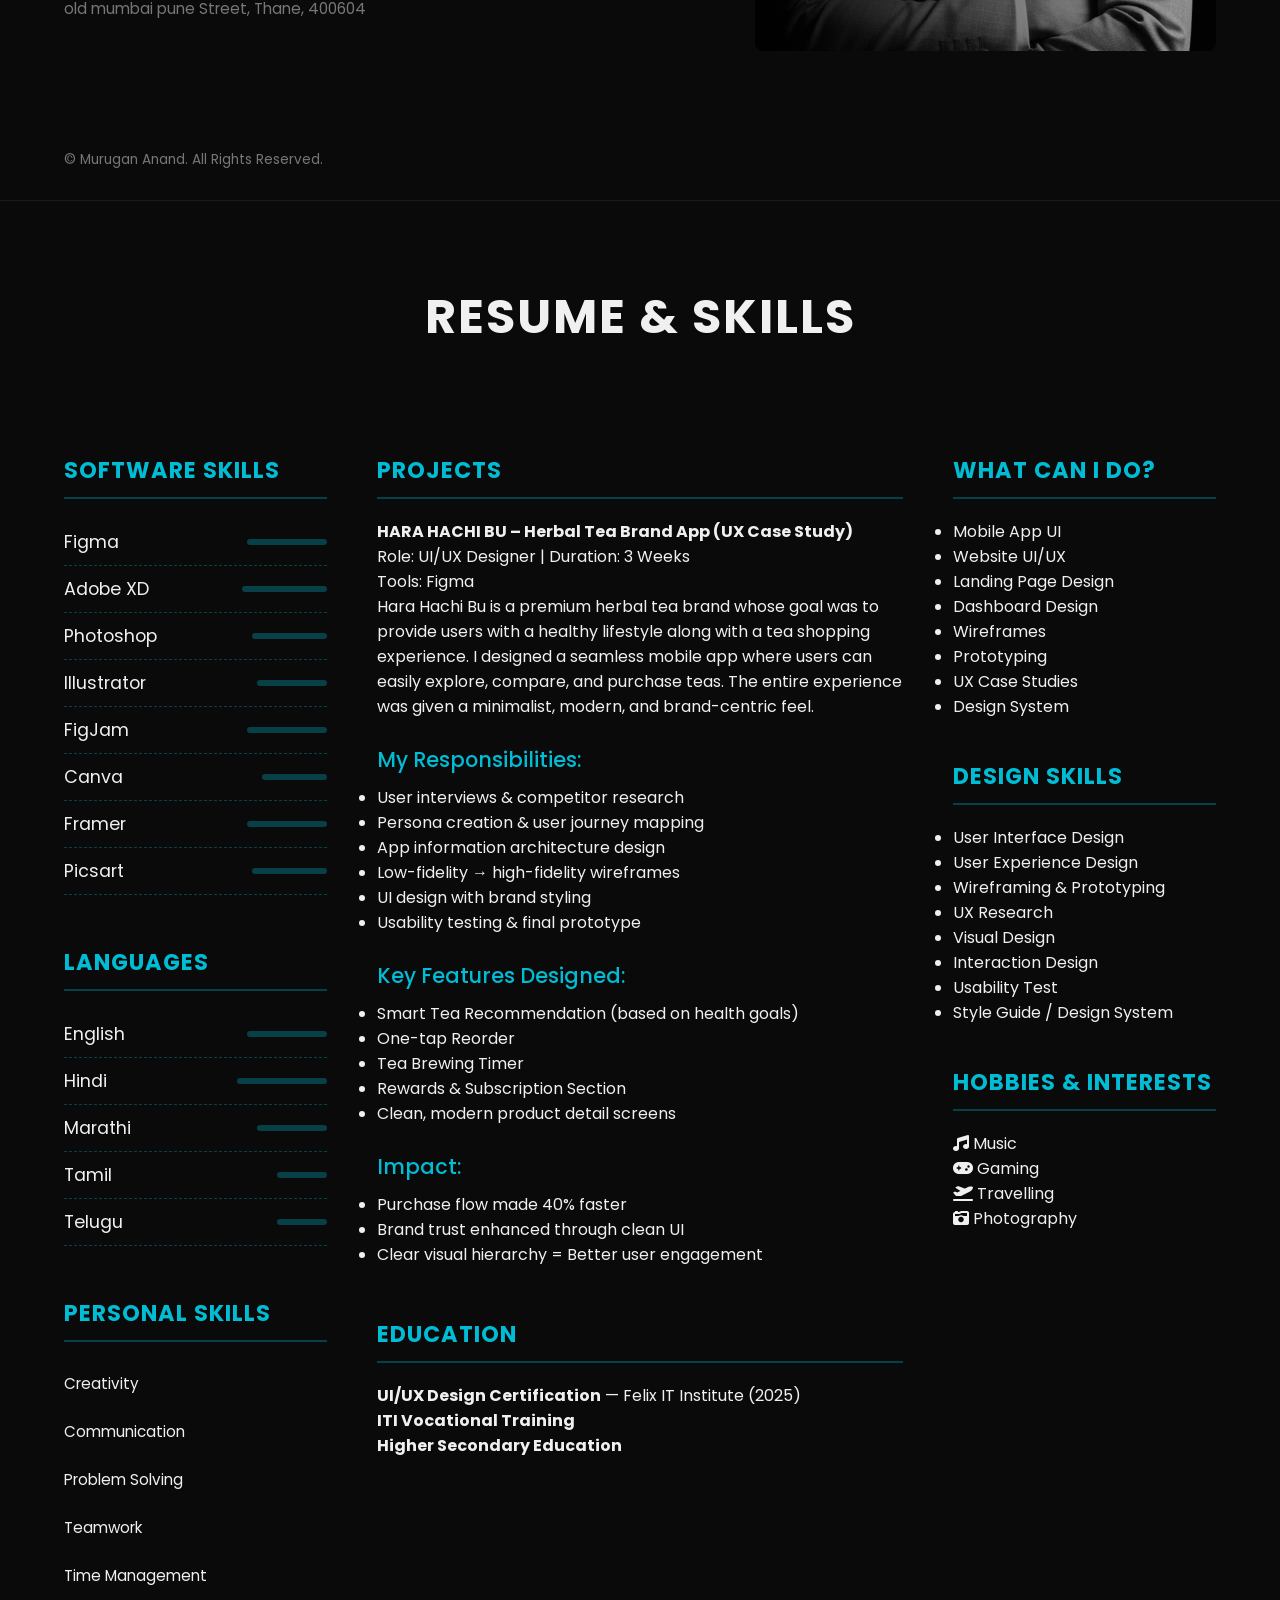
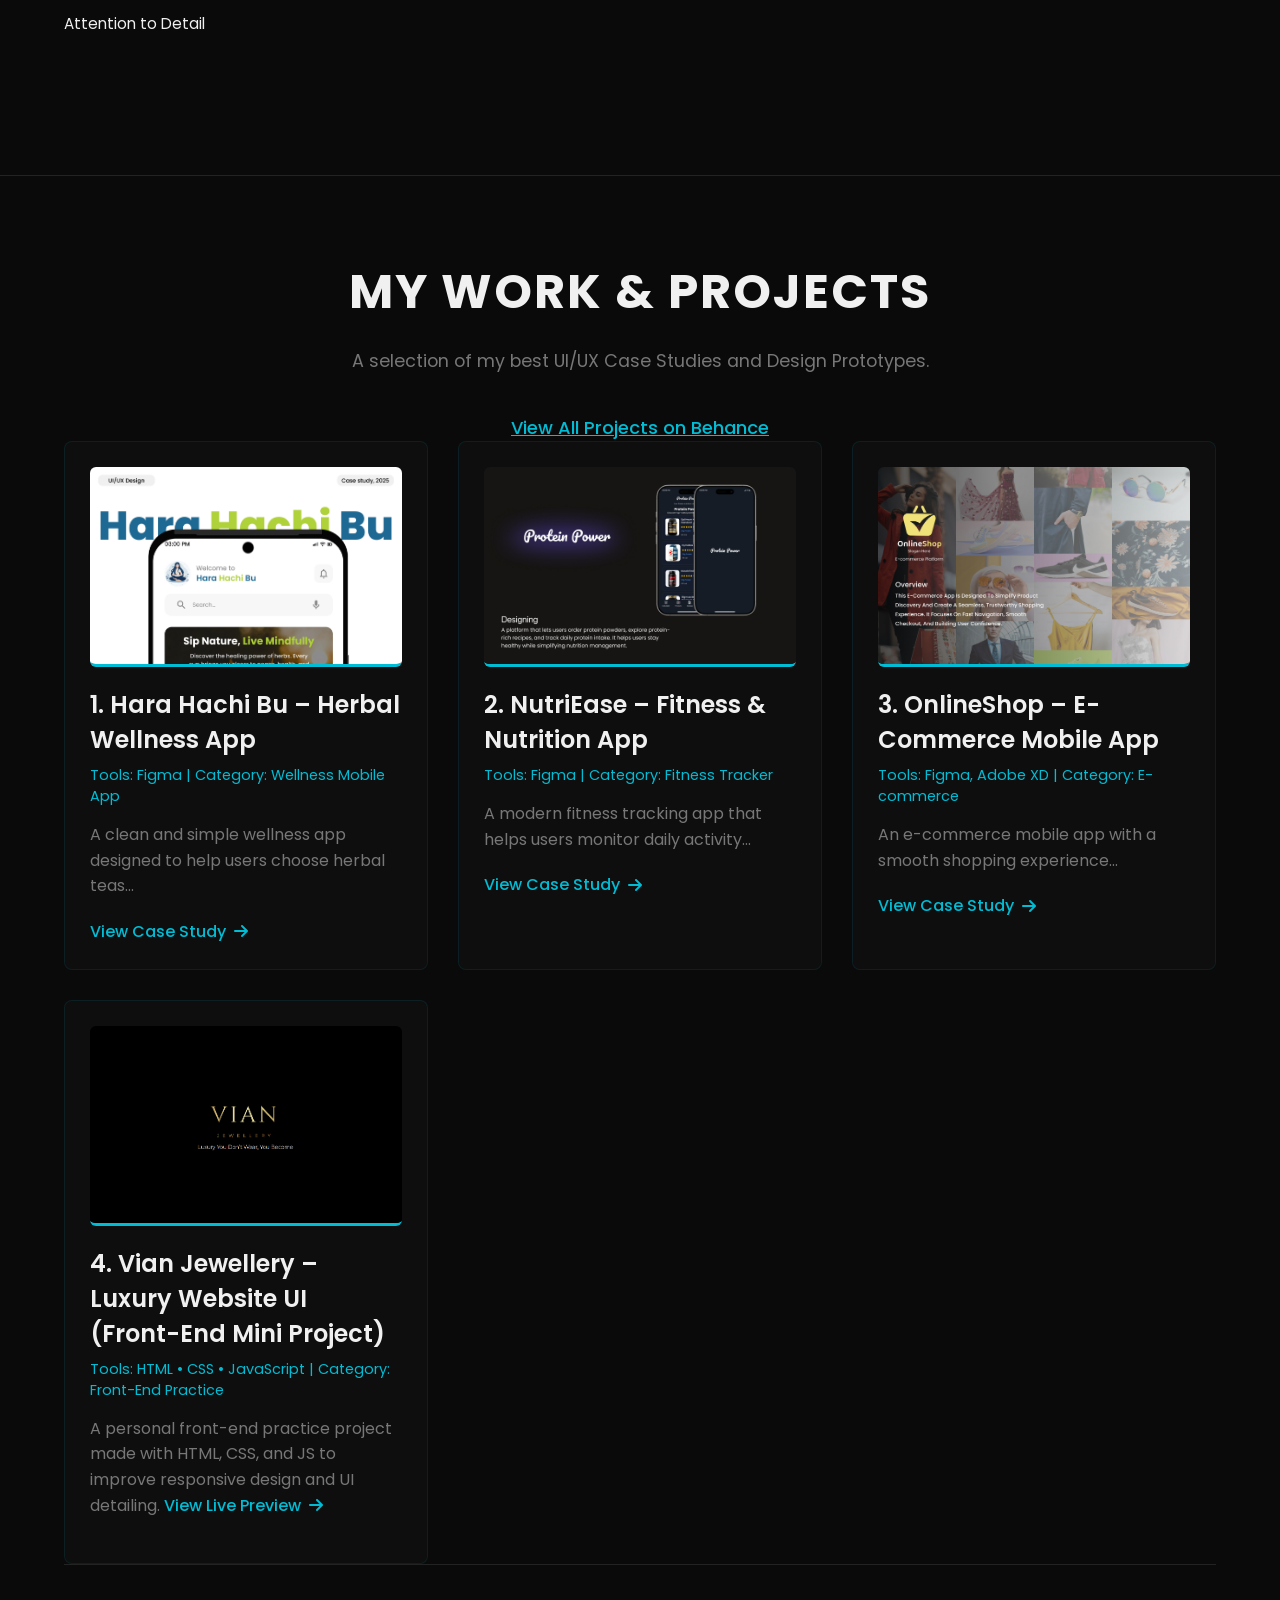
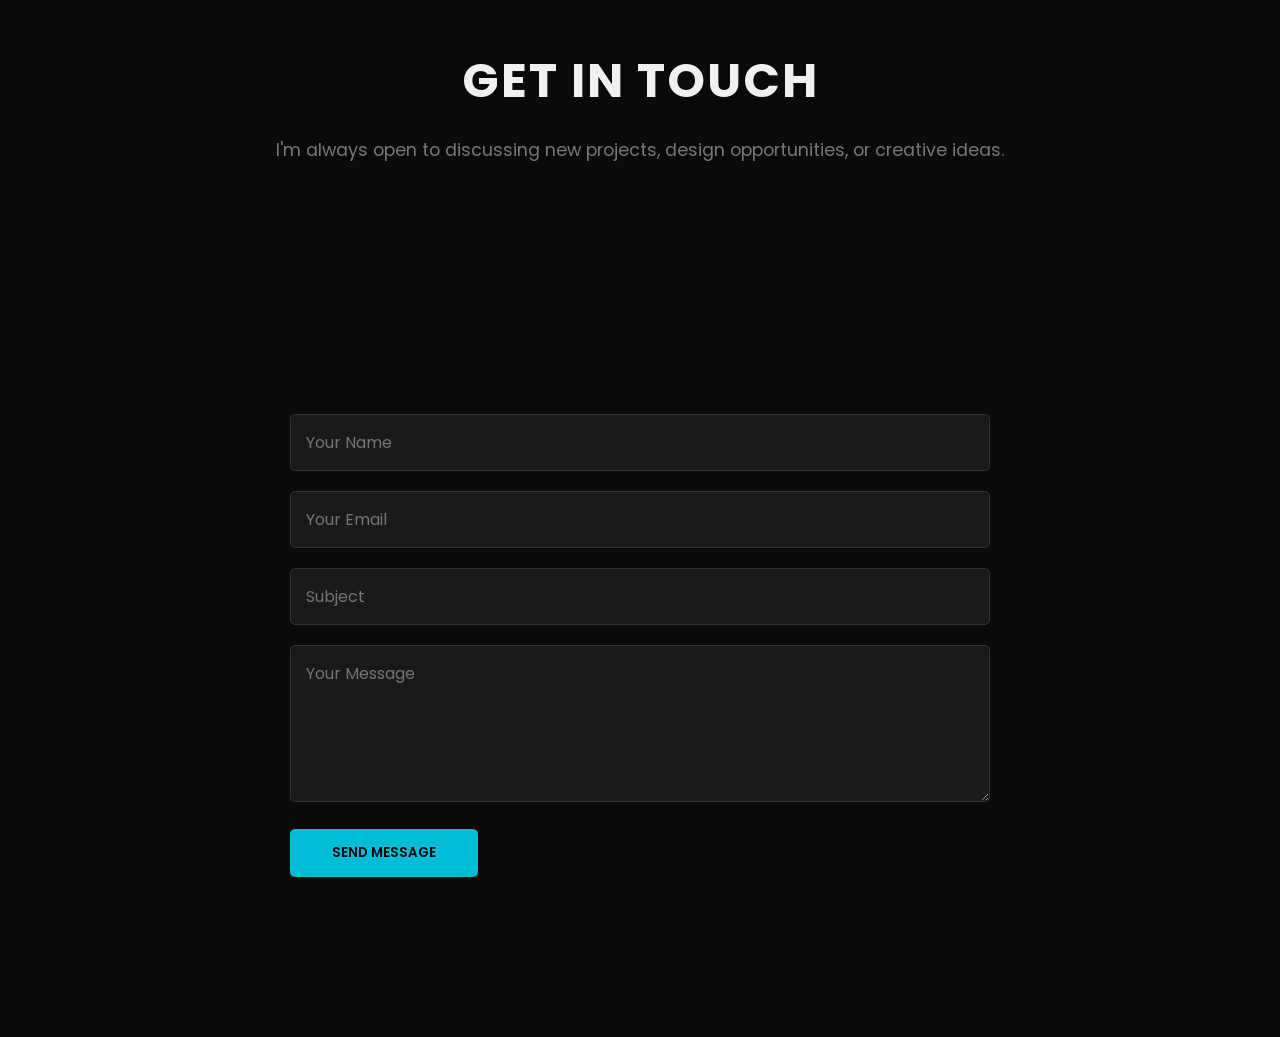
==== commit be031b13: "Add files via upload" ====
--- a/index.html
+++ b/index.html
@@ -49,6 +49,8 @@
 </div>
         </div>
         <div class="background-overlay"></div>
+         <img src="Bg.webp" alt="Hero Background" class="hero-bg">
+
     </section>
     
     <section id="about" class="about-section">
@@ -67,9 +69,10 @@
             
             </div>
         </div>
-        <div class="about-image">
-
-            </div> 
+         <div class="about-image">
+      <img src="pf.jpg" alt="About Profile Image">
+      <div class="about-gradient"></div>
+    </div>
         <div class="copyright-info">
                 &copy; Murugan Anand. All Rights Reserved.
 
@@ -294,13 +297,15 @@
         </div>
 
         <div class="contact-form">
-            <form action="#" method="POST">
-                <input type="text" placeholder="Your Name" required>
-                <input type="email" placeholder="Your Email" required>
-                <input type="text" placeholder="Subject">
-                <textarea rows="5" placeholder="Your Message" required></textarea>
-                <button type="submit" class="btn btn-primary">SEND MESSAGE</button>
-            </form>
+    <form action="https://wa.me/919653643932" method="get" target="_blank">
+        <input type="text" placeholder="Your Name" required>
+        <input type="email" placeholder="Your Email" required>
+        <input type="text" placeholder="Subject">
+        <textarea rows="5" placeholder="Your Message" required></textarea>
+        <button type="submit" class="btn btn-primary">SEND MESSAGE</button>
+    </form>
+</div>
+
         </div>
     </section>
 </body>
--- a/style.css
+++ b/style.css
@@ -81,20 +81,47 @@
 
 /* Hero Background Image URL */
 
-.background-overlay {
+.hero {
+    position: relative;
+    width: 100%;
+    height: 100vh;
+    overflow: hidden;
+}
+
+/* Background image behaves like CSS background */
+.hero-bg {
     position: absolute;
     inset: 0;
-
-    background: url('Bg.webp') no-repeat center center / cover;
-
+    width: 100%;
+    height: 100%;
+    object-fit: cover;
     z-index: 1;
 
-    /* START: image invisible */
+    /* image invisible initially */
     opacity: 0;
 
-    /* smooth fade-in animation */
+    /* fade-in animation */
     animation: bgFadeIn 2s ease forwards;
 }
+
+/* Content stays above image */
+.hero-content {
+    position: relative;
+    z-index: 2;
+    color: #fff;
+    text-align: center;
+}
+
+/* Animation */
+@keyframes bgFadeIn {
+    from {
+        opacity: 0;
+    }
+    to {
+        opacity: 1;
+    }
+}
+
 
 /* FADE IN KEYFRAMES */
 @keyframes bgFadeIn {
@@ -115,6 +142,12 @@
     position: relative;
     min-height: 100vh;
     overflow: hidden;
+
+    display: flex;
+    align-items: center;          /* vertical center */
+    justify-content: flex-start;  /* LEFT align */
+
+    padding-left: 5%;
 }
 
 
@@ -122,6 +155,9 @@
     max-width: 800px;
     z-index: 5;
     text-shadow: 2px 2px 4px rgba(0, 0, 0, 0.5);
+
+    text-align: left;
+    margin: 0;                   /* 🔴 VERY IMPORTANT */
 }
 
 .greeting {
@@ -262,20 +298,63 @@
 }
 
 /* Profile Image Styling (IMPORTANT: Replace 'your_profile_pic.jpg' with your image path) */
+.about-container {
+    display: flex;
+    align-items: center;
+    gap: 40px;
+}
+
+/* Image wrapper */
 .about-image {
-    flex: 1; 
-    height: 600px; 
-    max-width: 40%; 
-    background: 
-        linear-gradient(to right, rgba(0,0,0,0.9) 0%, rgba(0,0,0,0.4) 50%, transparent 90%), 
-        url('pf.jpg') no-repeat center center/cover; 
-        
-    background-size: cover;
-    background-position: center top; 
-    border-radius: 8px; 
-    filter: grayscale(100%) brightness(0.8); 
-    transition: filter 0.5s ease; 
-}
+    position: relative;
+    flex: 1;
+    max-width: 40%;
+    height: 600px;
+    border-radius: 8px;
+    overflow: hidden;
+}
+
+/* Actual image (HTML img behaves like background) */
+.about-image img {
+    width: 100%;
+    height: 100%;
+    object-fit: cover;
+    object-position: center top;
+
+    filter: grayscale(100%) brightness(0.8);
+    transition: filter 0.5s ease;
+}
+
+/* Gradient overlay (same as CSS background gradient) */
+.about-gradient {
+    position: absolute;
+    inset: 0;
+    background: linear-gradient(
+        to right,
+        rgba(0,0,0,0.9) 0%,
+        rgba(0,0,0,0.4) 50%,
+        transparent 90%
+    );
+    pointer-events: none;
+}
+
+/* Hover effect (optional but recommended) */
+.about-image:hover img {
+    filter: grayscale(0%) brightness(1);
+}
+
+/* Responsive */
+@media (max-width: 768px) {
+    .about-container {
+        flex-direction: column;
+    }
+
+    .about-image {
+        max-width: 100%;
+        height: 350px;
+    }
+}
+
 @media (max-width: 768px) {
 
   .about-section {
@@ -894,3 +973,174 @@
 }
 
 
+/* =================================================
+   MOBILE RESPONSIVE – ONE SHOT (PASTE AT END)
+================================================= */
+
+/* ---------- TABLET & SMALL LAPTOP ---------- */
+@media (max-width: 1024px) {
+
+  .full-name {
+    font-size: 4rem;
+  }
+
+  .about-image {
+    max-width: 45%;
+    height: 520px;
+  }
+
+  .resume-grid {
+    grid-template-columns: 1fr 1.5fr;
+  }
+}
+
+/* ---------- MOBILE & TABLET ---------- */
+@media (max-width: 768px) {
+
+  /* NAVBAR */
+  .navbar {
+    padding: 1rem 5%;
+    position: fixed;
+    top: 0;
+  }
+
+  .navbar nav {
+    display: none; /* mobile menu later if needed */
+  }
+
+  /* HERO */
+  .hero-section {
+    padding: 0 6%;
+    text-align: left;
+  }
+
+  .full-name {
+    font-size: 3rem;
+  }
+
+  .tagline {
+    font-size: 1.4rem;
+    margin-bottom: 30px;
+  }
+
+  .cta-buttons a {
+    margin-bottom: 15px;
+    margin-right: 0;
+  }
+
+  /* ABOUT SECTION */
+  .about-section {
+    flex-direction: column;
+    padding: 80px 6% 60px;
+    min-height: auto;
+  }
+
+  .about-image {
+    max-width: 100%;
+    width: 100%;
+    height: 360px;
+    margin-bottom: 40px;
+    background-position: center top;
+  }
+
+  .about-content {
+    max-width: 100%;
+    padding-right: 0;
+  }
+
+  .section-title {
+    font-size: 2.3rem;
+  }
+
+  .about-description p {
+    font-size: 1rem;
+    line-height: 1.7;
+  }
+
+  .copyright-info {
+    position: static;
+    margin-top: 40px;
+    text-align: center;
+  }
+
+  /* RESUME */
+  .resume-section {
+    padding: 70px 6%;
+  }
+
+  .resume-grid {
+    grid-template-columns: 1fr;
+    gap: 50px;
+  }
+
+  /* PORTFOLIO */
+  .projects-grid {
+    grid-template-columns: 1fr;
+  }
+
+  /* CONTACT */
+  .contact-section {
+    padding: 70px 6%;
+  }
+
+  .contact-details-grid {
+    flex-direction: column;
+    gap: 25px;
+  }
+}
+
+/* ---------- SMALL MOBILE ---------- */
+@media (max-width: 480px) {
+
+  /* HERO */
+  .full-name {
+    font-size: 2.4rem;
+    letter-spacing: 1px;
+  }
+
+  .tagline {
+    font-size: 1.2rem;
+    border-left-width: 3px;
+    padding-left: 12px;
+  }
+
+  /* ABOUT IMAGE */
+  .about-image {
+    height: 280px;
+  }
+
+  .section-title {
+    font-size: 2rem;
+  }
+
+  /* TEXT */
+  .about-description p,
+  .project-description,
+  .contact-item p {
+    font-size: 0.95rem;
+  }
+
+  /* BUTTONS */
+  .cta-buttons a {
+    width: 100%;
+    text-align: center;
+  }
+}
+
+/* =====================================
+   MOBILE SIMPLE FADE-IN ANIMATION
+===================================== */
+
+@media (max-width: 768px) {
+
+  .fade-mobile {
+    opacity: 0;
+    transform: translateY(12px);
+    transition: opacity 0.6s ease, transform 0.6s ease;
+  }
+
+  .fade-mobile.show {
+    opacity: 1;
+    transform: translateY(0);
+  }
+}
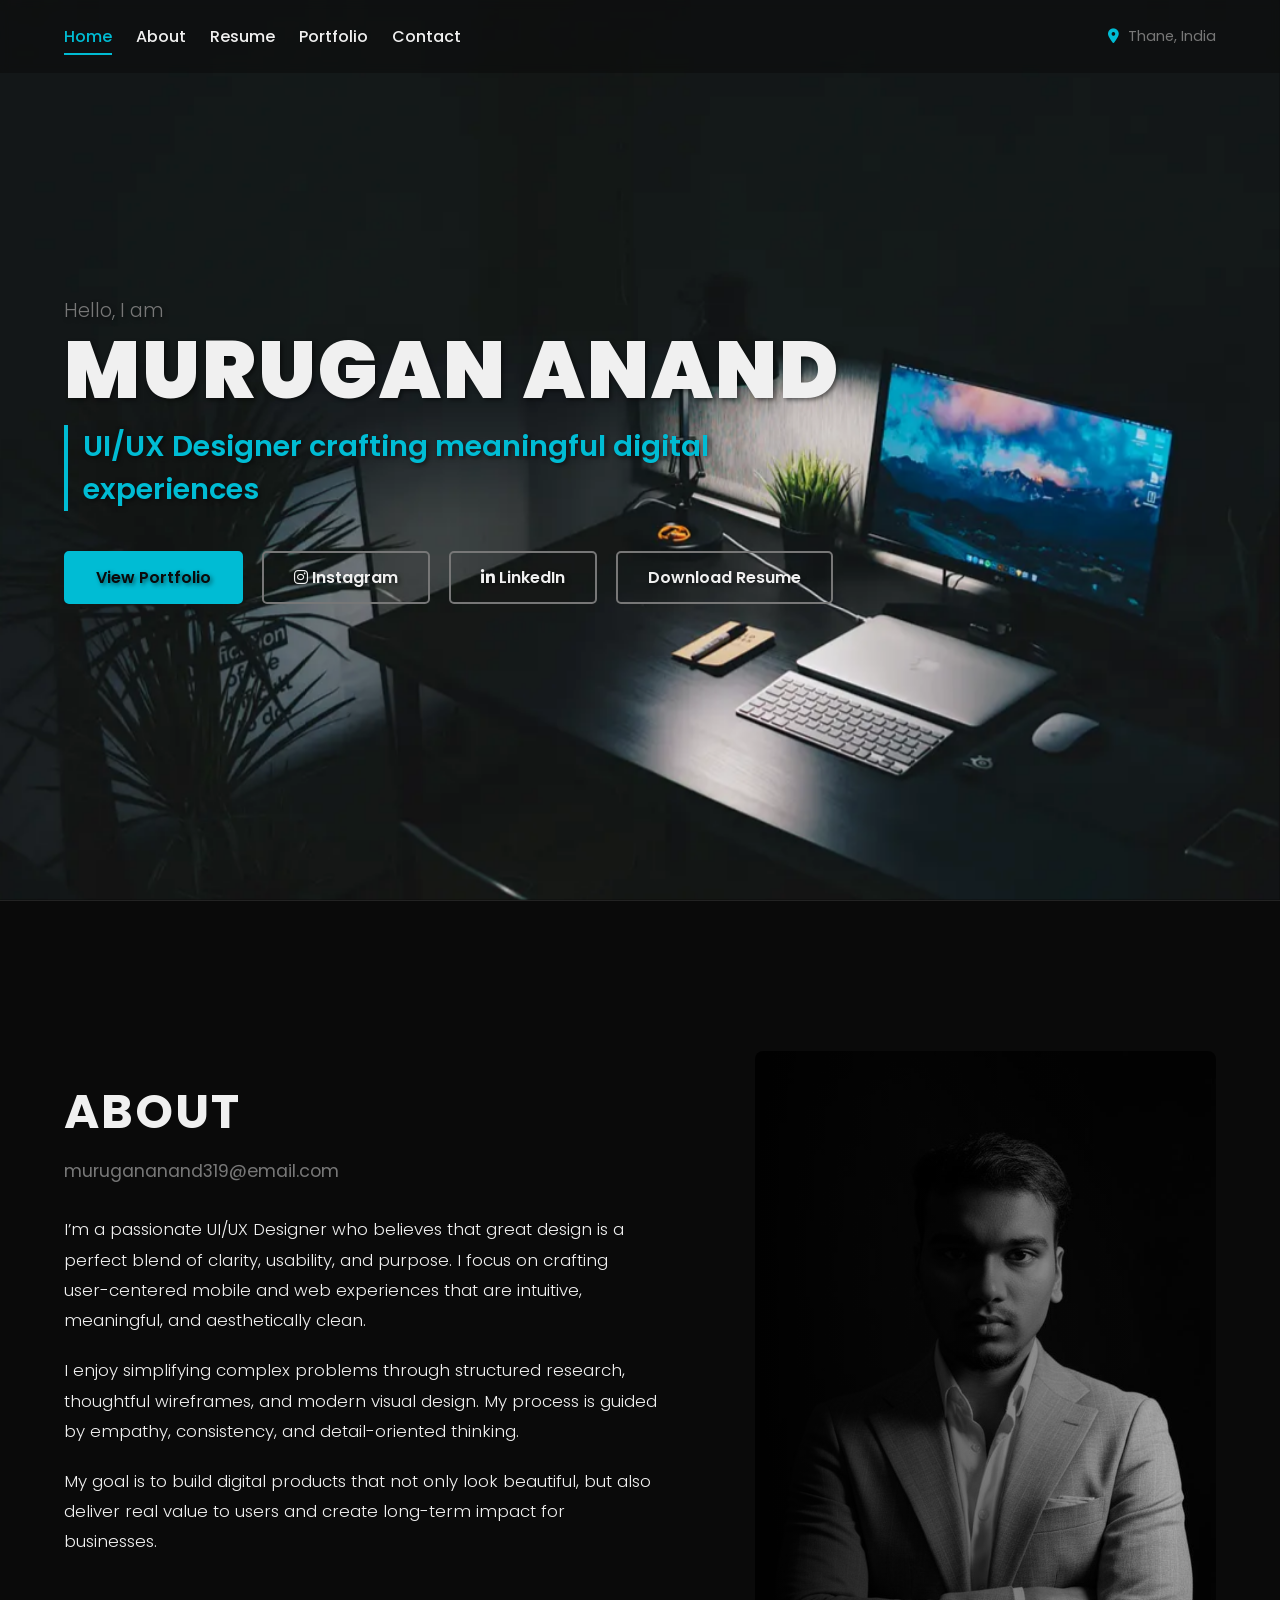
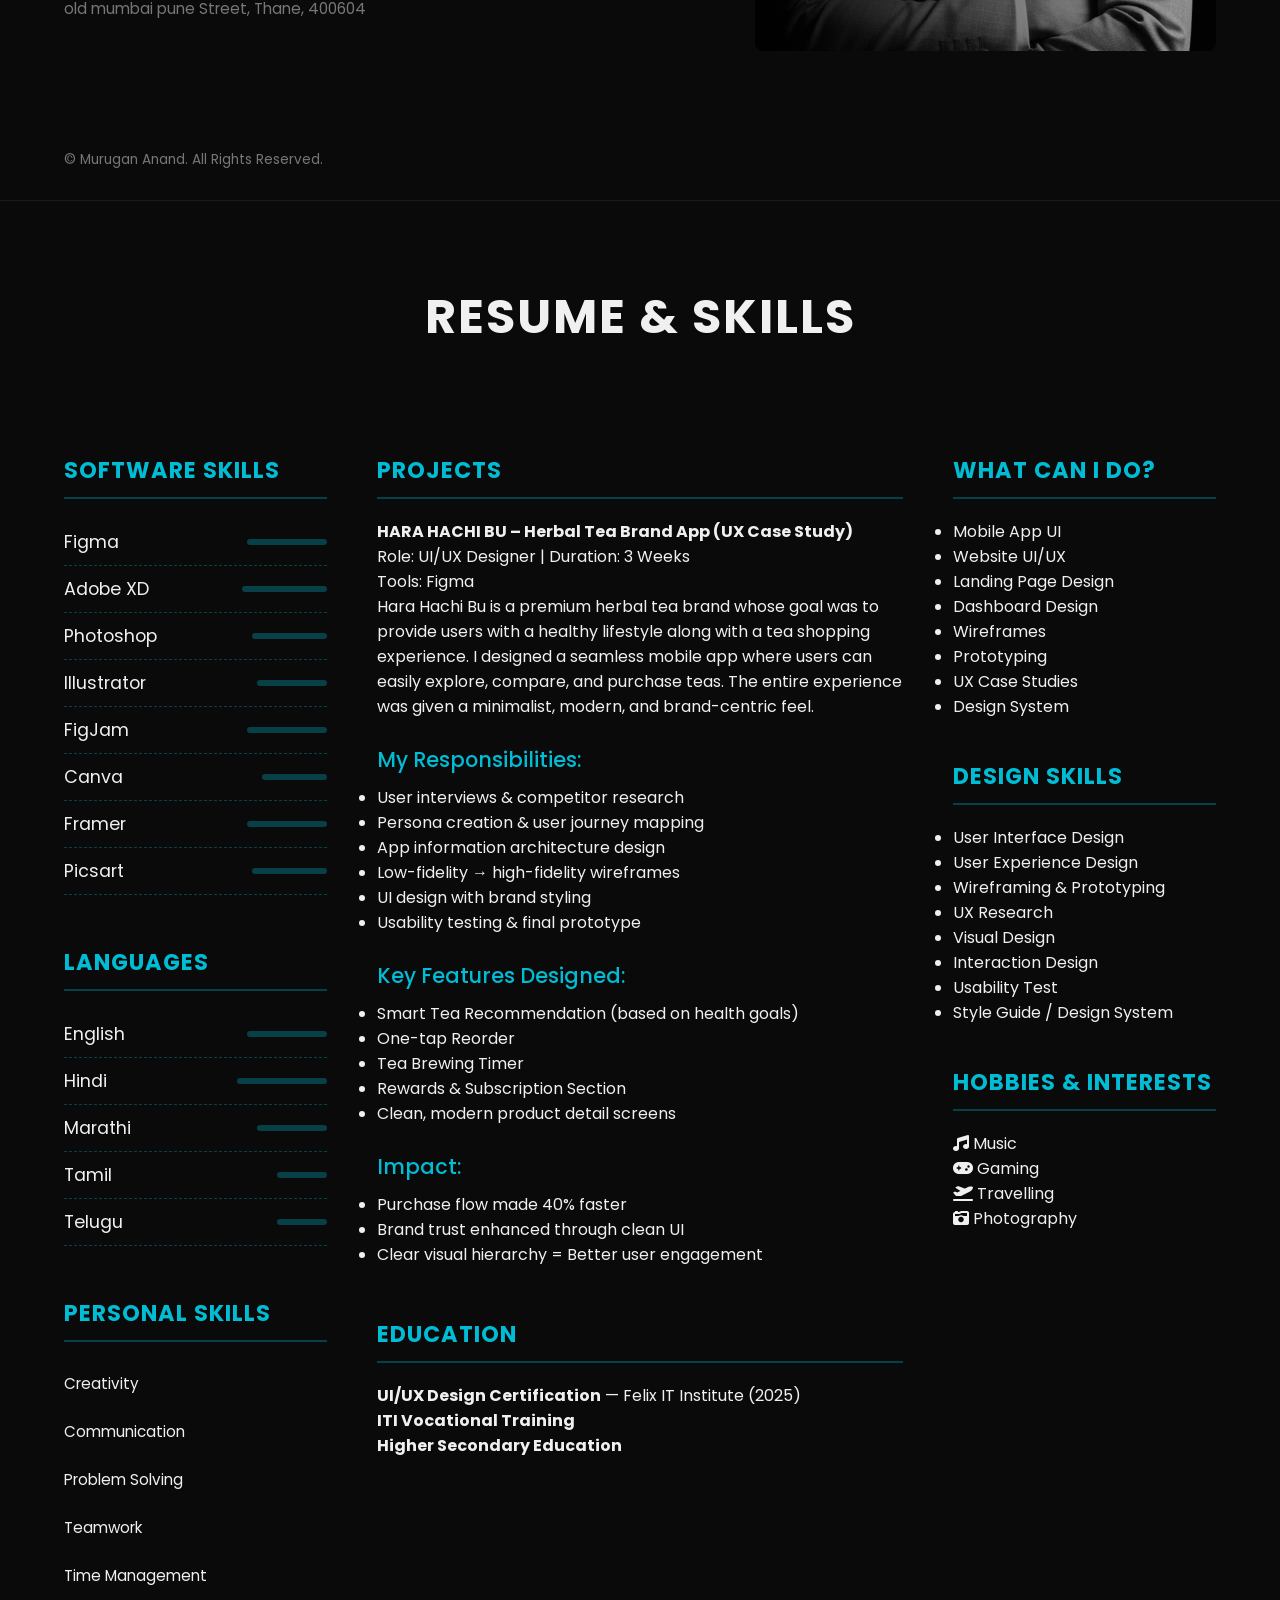
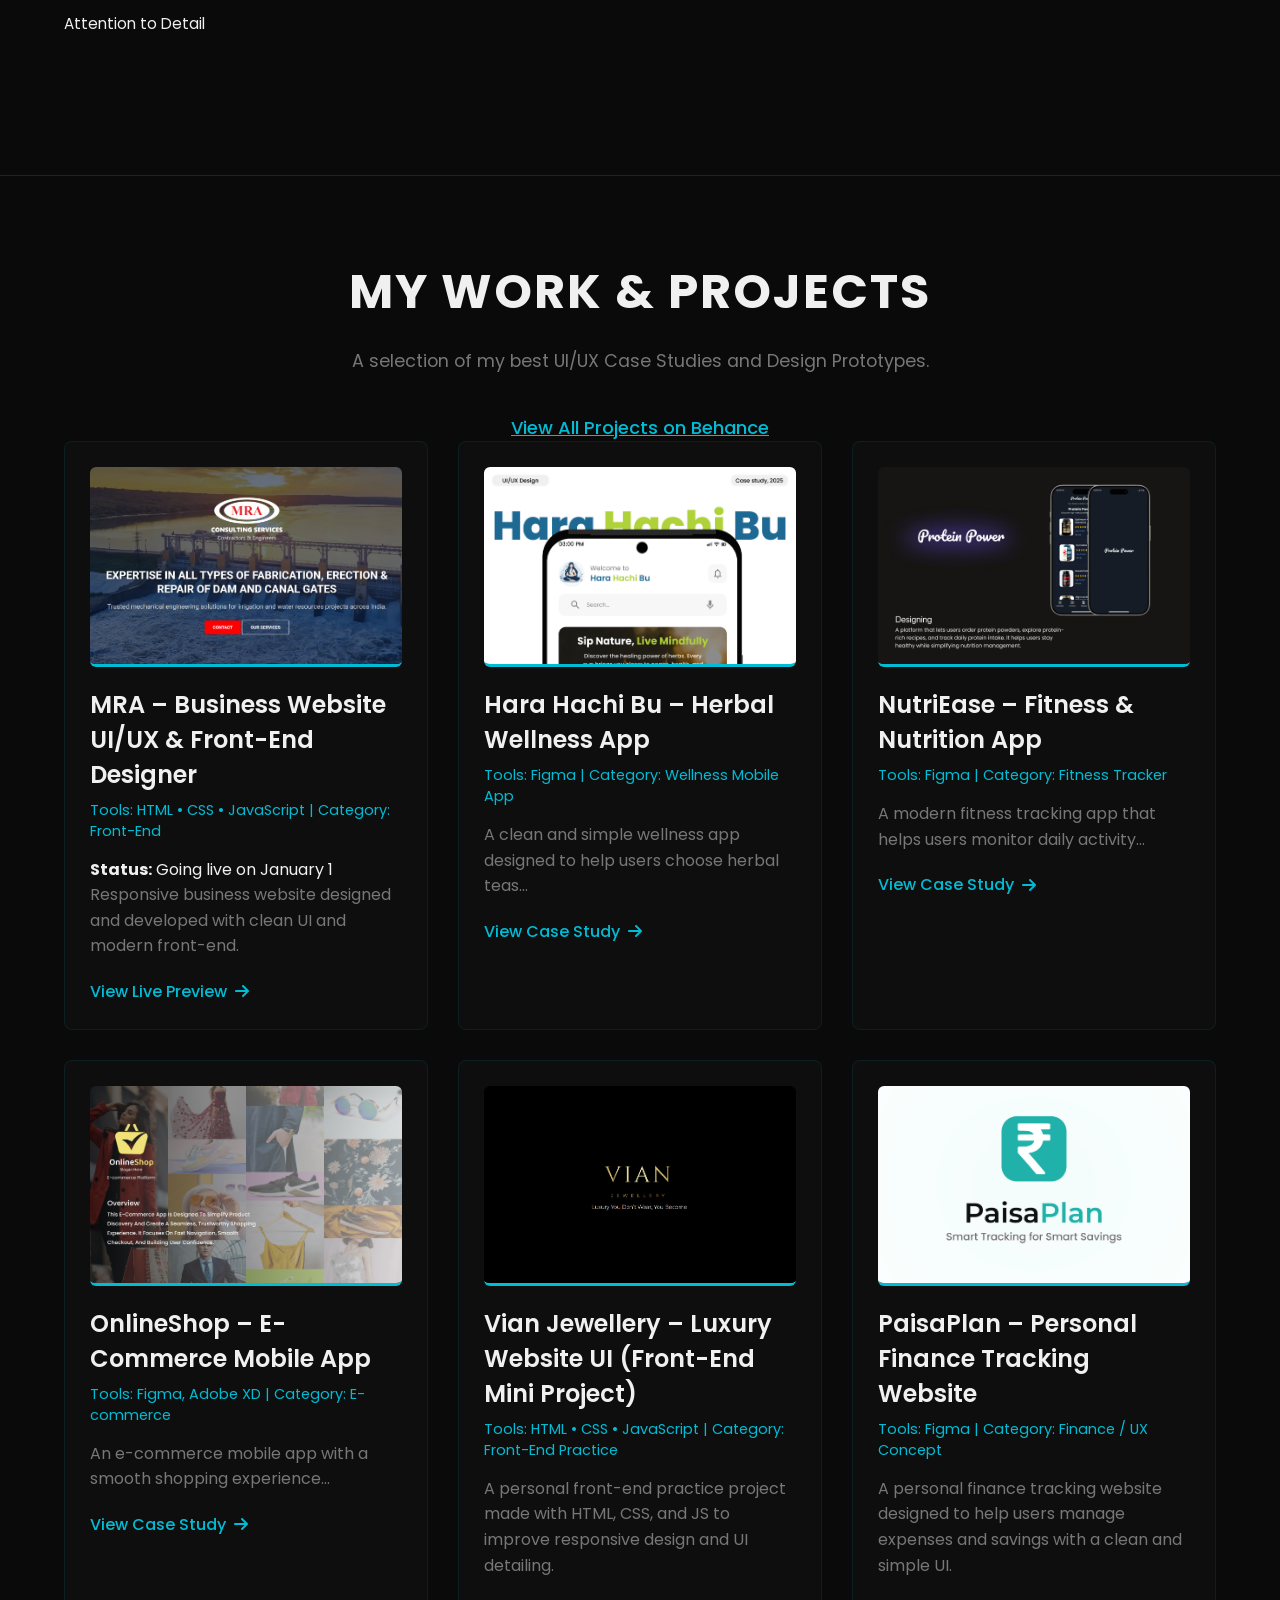
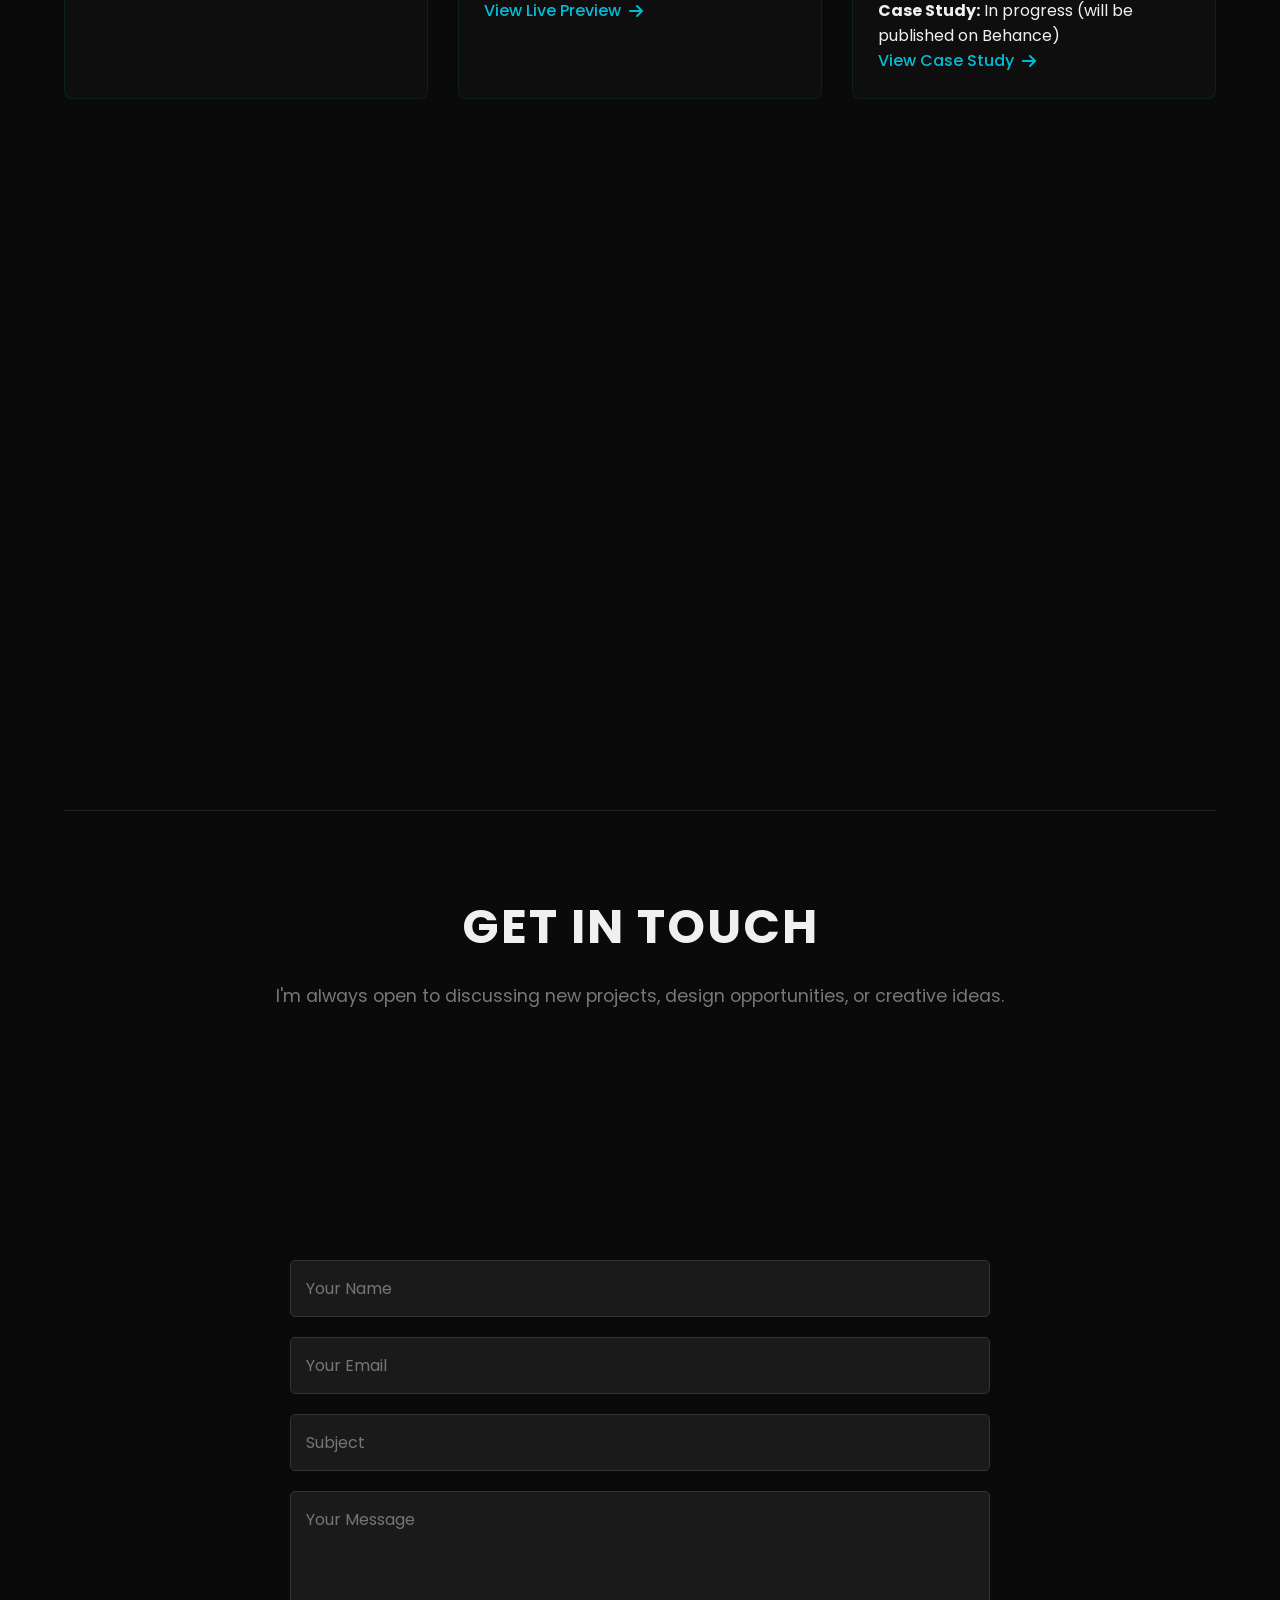
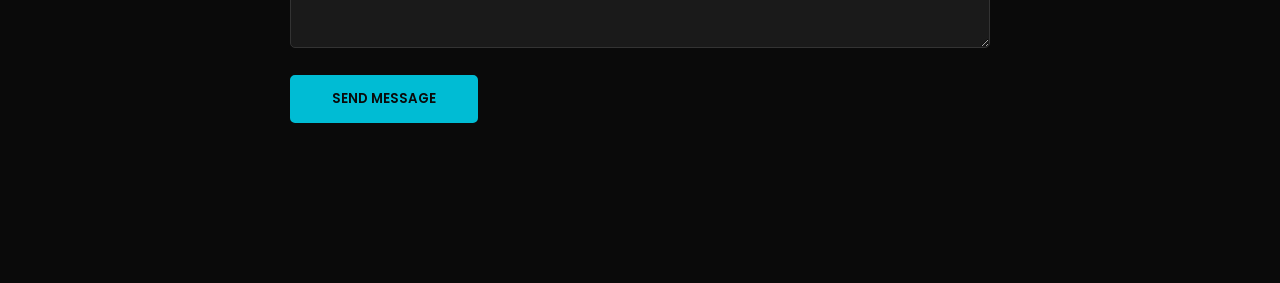
==== commit f17853c8: "Add files via upload" ====
--- a/index.html
+++ b/index.html
@@ -43,7 +43,7 @@
                 </a>
 
     <!-- Working Download Button -->
-    <a href="Murugan319_Cv[1].docx" download class="btn btn-secondary">
+    <a href="Murugan Cv...pdf" download class="btn btn-secondary">
         Download Resume
     </a>
 </div>
@@ -218,97 +218,213 @@
 </div>
 
 
-<div class="projects-grid">
-
-    <!-- Project 1 -->
-    <div class="project-card">
-        <div class="project-image-placeholder">
-            <img src="hh.jpg" alt="Hara Hachi Bu App">
-        </div>
-        <h3>1. Hara Hachi Bu – Herbal Wellness App</h3>
-        <p class="project-meta">Tools: Figma | Category: Wellness Mobile App</p>
-        <p class="project-description">
-            A clean and simple wellness app designed to help users choose herbal teas...
-        </p>
-        <a href="https://www.behance.net/gallery/237797623/HARA-HACHI-BU-Herbal-Wellness-App-UIUX-Design" class="view-case-study">View Case Study <i class="fas fa-arrow-right"></i></a>
+ <!-- PROJECTS SECTION -->
+<section id="projects" class="projects-section">
+    <div class="projects-grid">
+
+        <!-- Project 5 -->
+        <div class="project-card">
+            <div class="project-image-placeholder">
+                <img src="mra.png" alt="MRA Business Website">
+            </div>
+
+            <h3>MRA – Business Website UI/UX & Front-End Designer</h3>
+
+            <p class="project-meta">
+                Tools: HTML • CSS • JavaScript | Category: Front-End
+            </p>
+
+            <p class="project-status">
+                <strong>Status:</strong> Going live on January 1
+            </p>
+
+            <p class="project-description">
+                Responsive business website designed and developed with clean UI and modern front-end.
+            </p>
+
+            <a href="https://muruganananduiux.github.io/MRA-/" class="view-case-study">
+                View Live Preview <i class="fas fa-arrow-right"></i>
+            </a>
+        </div>
+
+        <!-- Project 1 -->
+        <div class="project-card">
+            <div class="project-image-placeholder">
+                <img src="hh.jpg" alt="Hara Hachi Bu App">
+            </div>
+
+            <h3>Hara Hachi Bu – Herbal Wellness App</h3>
+
+            <p class="project-meta">
+                Tools: Figma | Category: Wellness Mobile App
+            </p>
+
+            <p class="project-description">
+                A clean and simple wellness app designed to help users choose herbal teas...
+            </p>
+
+            <a href="https://www.behance.net/gallery/237797623/HARA-HACHI-BU-Herbal-Wellness-App-UIUX-Design" class="view-case-study">
+                View Case Study <i class="fas fa-arrow-right"></i>
+            </a>
+        </div>
+
+        <!-- Project 2 -->
+        <div class="project-card">
+            <div class="project-image-placeholder">
+                <img src="pp.jpg" alt="NutriEase App">
+            </div>
+
+            <h3>NutriEase – Fitness & Nutrition App</h3>
+
+            <p class="project-meta">
+                Tools: Figma | Category: Fitness Tracker
+            </p>
+
+            <p class="project-description">
+                A modern fitness tracking app that helps users monitor daily activity...
+            </p>
+
+            <a href="https://www.behance.net/gallery/237364883/NutriEase-Smart-Nutrition-Fitness-App-Design" class="view-case-study">
+                View Case Study <i class="fas fa-arrow-right"></i>
+            </a>
+        </div>
+
+        <!-- Project 3 -->
+        <div class="project-card">
+            <div class="project-image-placeholder">
+                <img src="oo.jpg" alt="OnlineShop App">
+            </div>
+
+            <h3>OnlineShop – E-Commerce Mobile App</h3>
+
+            <p class="project-meta">
+                Tools: Figma, Adobe XD | Category: E-commerce
+            </p>
+
+            <p class="project-description">
+                An e-commerce mobile app with a smooth shopping experience...
+            </p>
+
+            <a href="https://www.behance.net/gallery/237295085/Onlineshop-E-commerce-App-Design" class="view-case-study">
+                View Case Study <i class="fas fa-arrow-right"></i>
+            </a>
+        </div>
+
+        <!-- Project 4 -->
+        <div class="project-card">
+            <div class="project-image-placeholder">
+                <img src="vian.png" alt="Vian Jewellery Website">
+            </div>
+
+            <h3>Vian Jewellery – Luxury Website UI (Front-End Mini Project)</h3>
+
+            <p class="project-meta">
+                Tools: HTML • CSS • JavaScript | Category: Front-End Practice
+            </p>
+
+            <p class="project-description">
+                A personal front-end practice project made with HTML, CSS, and JS to improve responsive design and UI detailing.
+            </p>
+
+            <a href="https://muruganananduiux.github.io/vian-jewellery/" class="view-case-study">
+                View Live Preview <i class="fas fa-arrow-right"></i>
+            </a>
+        </div>
+
+        <!-- Project 6 -->
+        <div class="project-card">
+            <div class="project-image-placeholder">
+                <img src="paisa.png" alt="PaisaPlan Finance Tracker">
+            </div>
+
+            <h3>PaisaPlan – Personal Finance Tracking Website</h3>
+
+            <p class="project-meta">
+                Tools: Figma | Category: Finance / UX Concept
+            </p>
+
+            <p class="project-description">
+                A personal finance tracking website designed to help users manage expenses and savings with a clean and simple UI.
+            </p>
+             <p class="project-status">
+        <strong>Case Study:</strong> In progress (will be published on Behance)
+    </p>
+
+            <a href="https://www.behance.net/murugananand3" class="view-case-study">
+                View Case Study <i class="fas fa-arrow-right"></i>
+            </a>
+        </div>
+
+         <!-- Project 7 -->
+        <div class="project-card">
+            <div class="project-image-placeholder">
+                <img src="expat 1.png" alt="ExpatEase Finance App UI UX Case Study">
+            </div>
+
+            <h3>ExpatEase – Finance App for Expat Workers</h3>
+
+            <p class="project-meta">
+                Tools: Figma | Category: Finance / UX Concept
+            </p>
+
+            <p class="project-description">
+                ExpatEase is a concept-based finance app designed for expat workers to manage salary, 
+        track expenses, send money home, split shared bills, and handle cash-based transactions.
+        The project focuses on simplicity, financial control, and a secure user experience.
+            </p>
+             <p class="project-status">
+        <strong>Case Study:</strong> In progress (will be published on Behance)
+    </p>
+
+            <a href="https://www.behance.net/murugananand3" class="view-case-study">
+                View Case Study <i class="fas fa-arrow-right"></i>
+            </a>
+        </div>
+
+    </div> <!-- ✅ projects-grid CLOSE -->
+</section> <!-- ✅ projects section CLOSE -->
+
+
+<!-- CONTACT SECTION (SEPARATE PAGE FEEL) -->
+<section id="contact" class="contact-section">
+    <h2 class="section-title">GET IN TOUCH</h2>
+    <p class="contact-tagline">
+        I'm always open to discussing new projects, design opportunities, or creative ideas.
+    </p>
+
+    <div class="contact-details-grid">
+        <a href="tel:+919653643932" class="contact-item">
+            <i class="fas fa-phone-alt"></i>
+            <h3>CALL ME</h3>
+            <p>+91 96536 43932</p>
+        </a>
+
+        <a href="mailto:murugananand319@gmail.com" class="contact-item">
+            <i class="fas fa-envelope"></i>
+            <h3>EMAIL ME</h3>
+            <p>murugananand319@gmail.com</p>
+        </a>
+
+        <div class="contact-item">
+            <i class="fas fa-map-marker-alt"></i>
+            <h3>ADDRESS</h3>
+            <p>Maharashtra, India</p>
+        </div>
     </div>
 
-    <!-- Project 2 -->
-    <div class="project-card">
-        <div class="project-image-placeholder">
-            <img src="pp.jpg" alt="NutriEase App">
-        </div>
-        <h3>2. NutriEase – Fitness & Nutrition App</h3>
-        <p class="project-meta">Tools: Figma | Category: Fitness Tracker</p>
-        <p class="project-description">
-            A modern fitness tracking app that helps users monitor daily activity...
-        </p>
-        <a href="https://www.behance.net/gallery/237364883/NutriEase-Smart-Nutrition-Fitness-App-Design" class="view-case-study">View Case Study <i class="fas fa-arrow-right"></i></a>
+    <div class="contact-form">
+        <form action="https://wa.me/919653643932" method="get" target="_blank">
+            <input type="text" name="name" placeholder="Your Name" required>
+            <input type="email" name="email" placeholder="Your Email" required>
+            <input type="text" name="subject" placeholder="Subject">
+            <textarea name="message" rows="5" placeholder="Your Message" required></textarea>
+            <button type="submit" class="btn btn-primary">
+                SEND MESSAGE
+            </button>
+        </form>
     </div>
-
-    <!-- Project 3 -->
-    <div class="project-card">
-        <div class="project-image-placeholder">
-            <img src="oo.jpg" alt="Ecommerce App">
-        </div>
-        <h3>3. OnlineShop – E-Commerce Mobile App</h3>
-        <p class="project-meta">Tools: Figma, Adobe XD | Category: E-commerce</p>
-        <p class="project-description">
-            An e-commerce mobile app with a smooth shopping experience...
-        </p>
-        <a href="https://www.behance.net/gallery/237295085/Onlineshop-E-commerce-App-Design" class="view-case-study">View Case Study <i class="fas fa-arrow-right"></i></a>
-    </div>
-
-     <!-- Project 4 -->
-    <div class="project-card">
-        <div class="project-image-placeholder">
-            <img src="vian.png" alt="Ecommerce App">
-        </div>
-        <h3>4. Vian Jewellery – Luxury Website UI (Front-End Mini Project)</h3>
-        <p class="project-meta">Tools: HTML • CSS • JavaScript | Category: Front-End Practice</p> 
-        <p class="project-description">
-            A personal front-end practice project made with HTML, CSS, and JS to improve responsive design and UI detailing.
-        <a href="https://muruganananduiux.github.io/vian-jewellery/" class="view-case-study">View Live Preview <i class="fas fa-arrow-right"></i></a>
-    </div>
-</div>
-
-
-    <script src="script.js"></script>
-    <section id="contact" class="contact-section">
-        <h2 class="section-title">GET IN TOUCH</h2>
-        <p class="contact-tagline">I'm always open to discussing new projects, design opportunities, or creative ideas.</p>
-
-        <div class="contact-details-grid">
-            <a href="tel:+919653643932" class="contact-item">
-                <i class="fas fa-phone-alt"></i>
-                <h3>CALL ME</h3>
-                <p>+91 96536 43932</p>
-            </a>
-            <a href="mailto:murugananand319@gmail.com" class="contact-item">
-                <i class="fas fa-envelope"></i>
-                <h3>EMAIL ME</h3>
-                <p>murugananand319@gmail.com</p>
-            </a>
-            <div class="contact-item">
-                <i class="fas fa-map-marker-alt"></i>
-                <h3>ADDRESS</h3>
-                <p>Maharashtra, India</p>
-            </div>
-        </div>
-
-        <div class="contact-form">
-    <form action="https://wa.me/919653643932" method="get" target="_blank">
-        <input type="text" placeholder="Your Name" required>
-        <input type="email" placeholder="Your Email" required>
-        <input type="text" placeholder="Subject">
-        <textarea rows="5" placeholder="Your Message" required></textarea>
-        <button type="submit" class="btn btn-primary">SEND MESSAGE</button>
-    </form>
-</div>
-
-        </div>
-    </section>
+</section>
+
+<script src="script.js"></script>
 </body>
 </html>
-<script src="script.js"></script>
-</body>
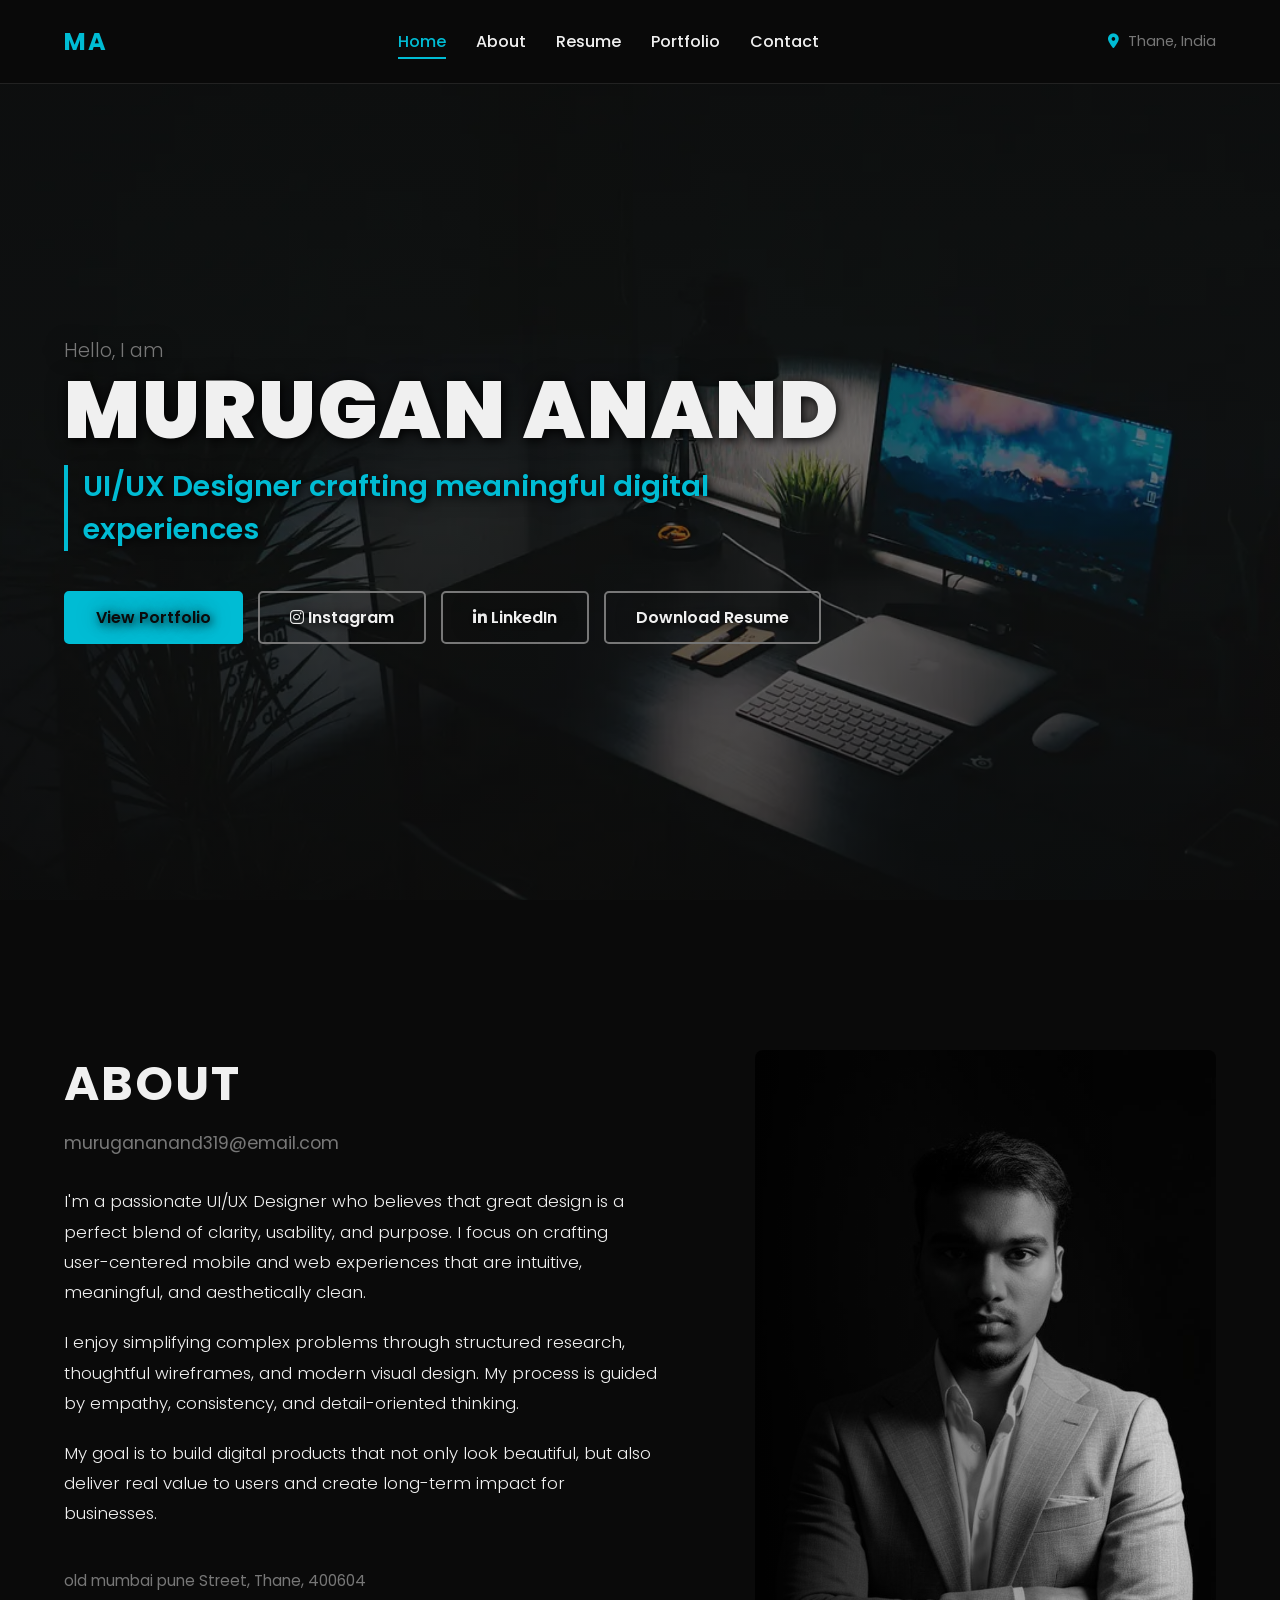
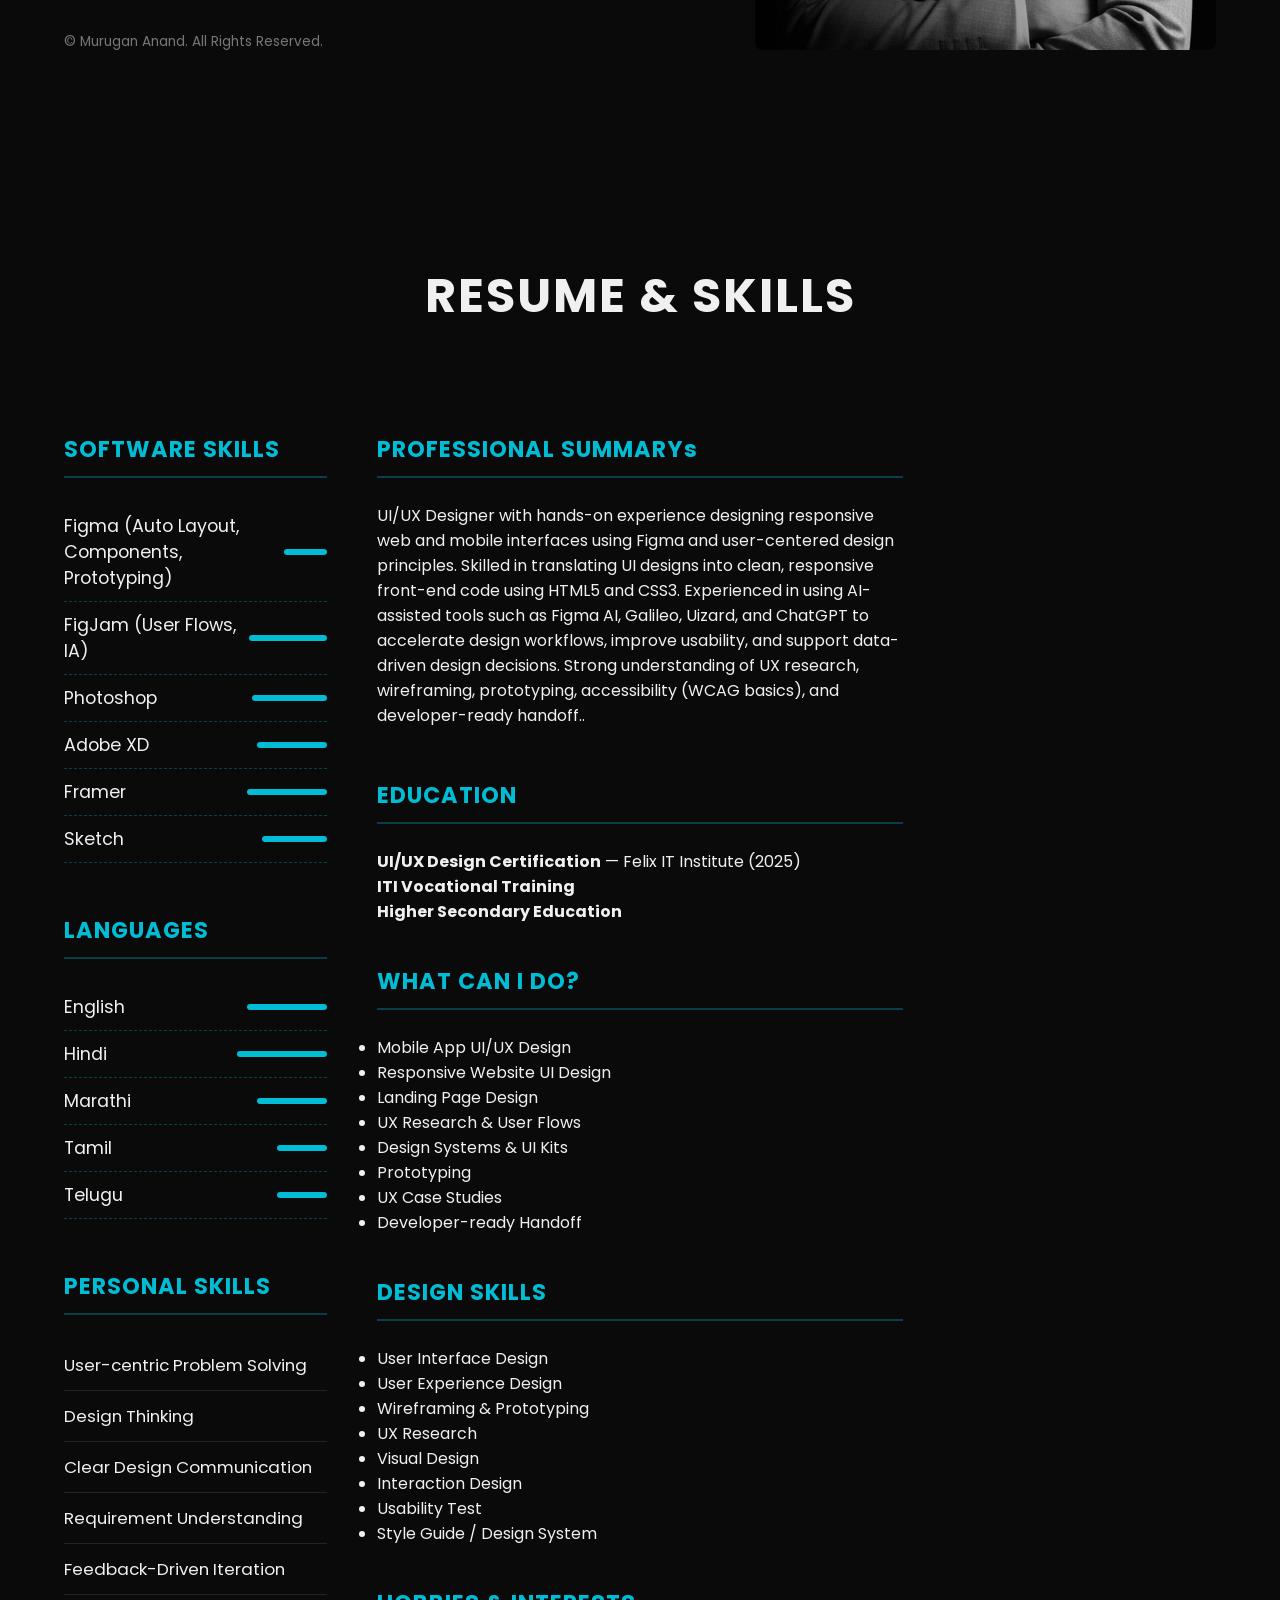
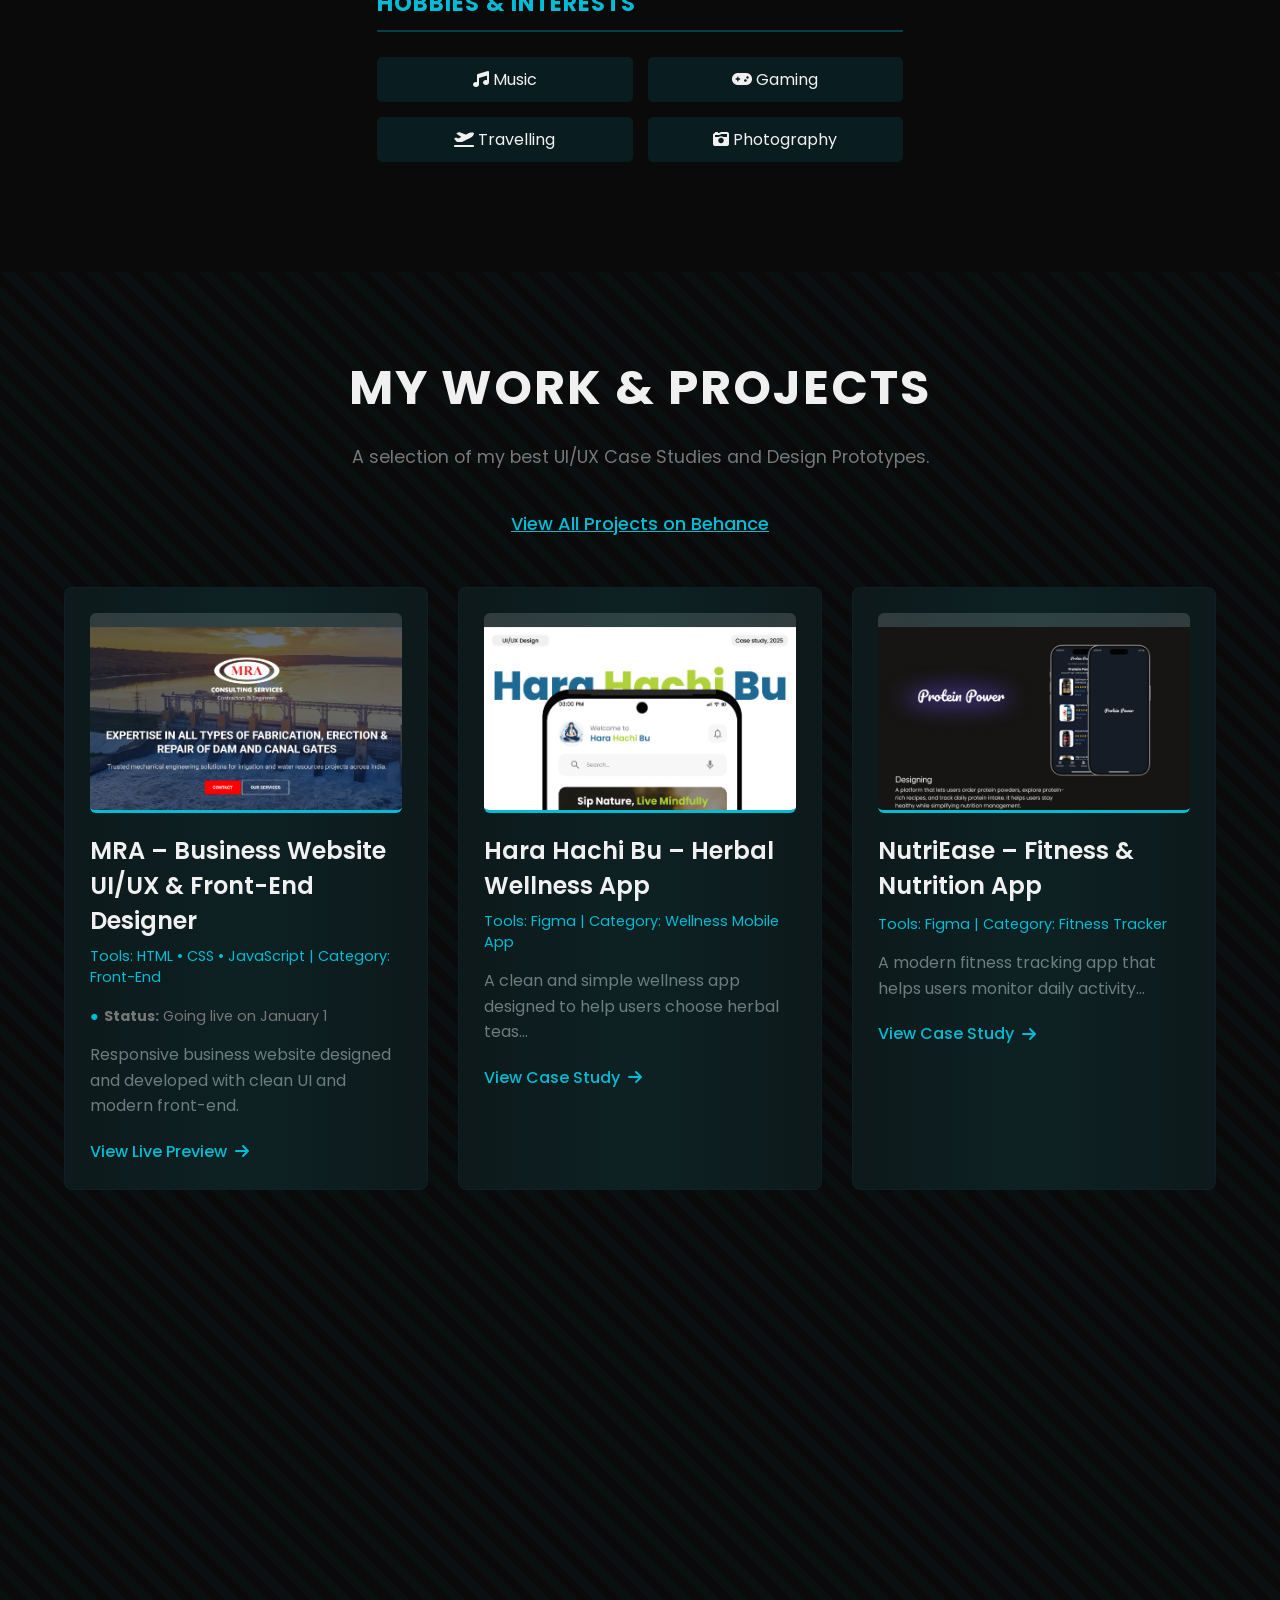
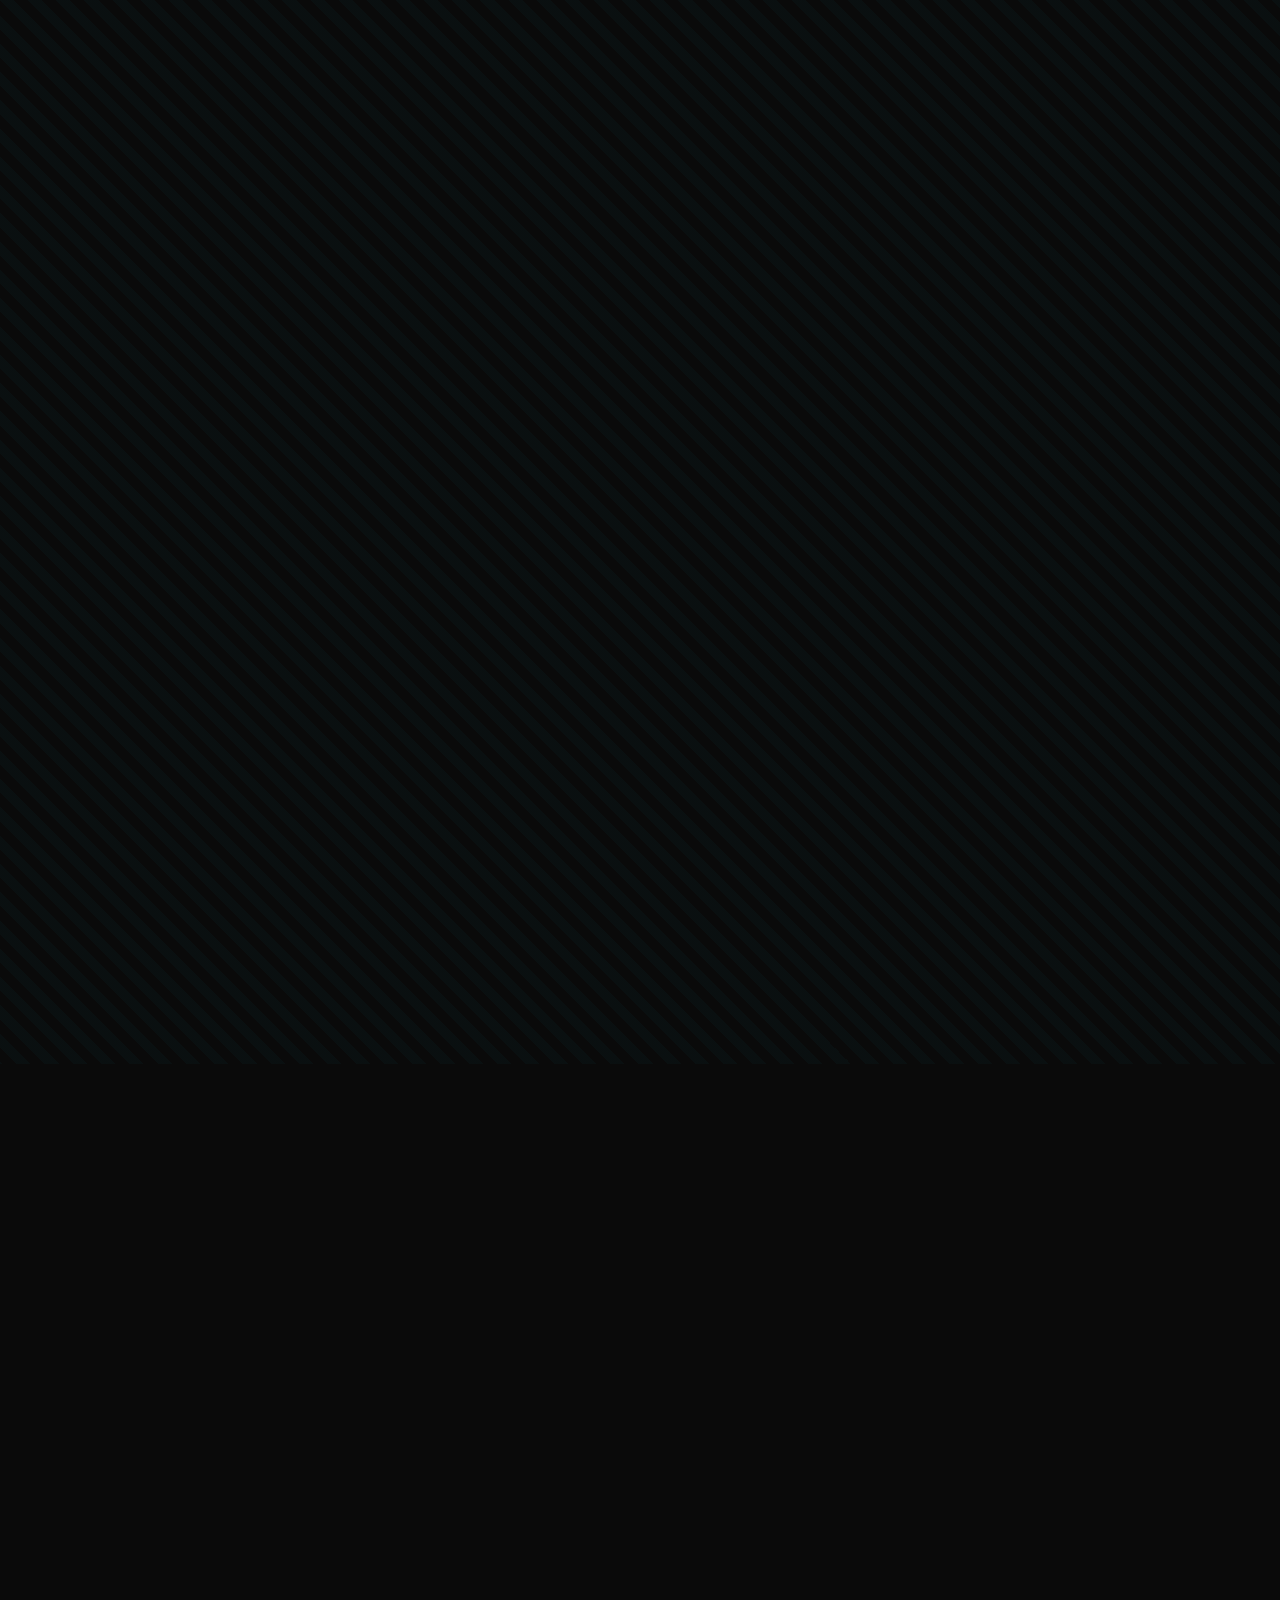
==== commit 686fe29b: "Add files via upload" ====
--- a/index.html
+++ b/index.html
@@ -5,426 +5,334 @@
     <meta name="viewport" content="width=device-width, initial-scale=1.0">
     <title>Murugan Anand | UI/UX Designer Portfolio</title>
     <link rel="stylesheet" href="style.css">
-    <link rel="stylesheet" href="script.js">
     <link rel="stylesheet" href="https://cdnjs.cloudflare.com/ajax/libs/font-awesome/6.5.0/css/all.min.css">
-
 </head>
 <body>
-
+    
+    <!-- PAGE LOADER -->
+    <div class="page-loader"></div>
+
+    <!-- NAVIGATION -->
     <header class="navbar">
-        <nav>
+        <div class="logo">MA</div>
+        <nav class="nav-menu">
             <a href="#home">Home</a>
             <a href="#about">About</a>  
             <a href="#resume">Resume</a> 
             <a href="#portfolio">Portfolio</a>
             <a href="#contact">Contact</a>
         </nav>
+        <div class="mobile-menu-toggle">
+            <i class="fas fa-bars"></i>
+        </div>
         <div class="contact-info">
             <i class="fas fa-map-marker-alt"></i> Thane, India
         </div>
     </header>
 
+    <!-- HERO SECTION -->
     <section id="home" class="hero-section">
+        <img src="Bg.webp" alt="Background" class="hero-bg">
+        <div class="background-overlay"></div>
         <div class="hero-content">
             <p class="greeting">Hello, I am</p>
             <h1 class="full-name">MURUGAN ANAND</h1>
             <h2 class="tagline">UI/UX Designer crafting meaningful digital experiences</h2>
             
             <div class="cta-buttons">
-    <a href="https://www.behance.net/murugananand3" target="_blank" class="btn btn-primary">
-        View Portfolio
-    </a>
-    <a href="https://instagram.com/designbymurugan" target="_blank" class="btn-secondary">
-    <i class="fab fa-instagram"></i> Instagram
-</a>
-
-    <a href="https://www.linkedin.com/in/murugan-naidu-0135711bb?" target="_blank" class="btn btn-secondary social-btn">
+                <a href="https://www.behance.net/murugananand3" target="_blank" class="btn btn-primary">
+                    View Portfolio
+                </a>
+                <a href="https://instagram.com/designbymurugan" target="_blank" class="btn-secondary">
+                    <i class="fab fa-instagram"></i> Instagram
+                </a>
+                <a href="https://www.linkedin.com/in/murugan-naidu-0135711bb?" target="_blank" class="btn btn-secondary social-btn">
                     <i class="fab fa-linkedin-in"></i> LinkedIn
                 </a>
-
-    <!-- Working Download Button -->
-    <a href="Murugan Cv...pdf" download class="btn btn-secondary">
-        Download Resume
-    </a>
-</div>
-        </div>
-        <div class="background-overlay"></div>
-         <img src="Bg.webp" alt="Hero Background" class="hero-bg">
-
+                <a href="Murugan Cv...pdf" download class="btn btn-secondary">
+                    Download Resume
+                </a>
+            </div>
+        </div>
     </section>
     
+    <!-- ABOUT SECTION -->
     <section id="about" class="about-section">
         <div class="about-content">
             <h2 class="section-title">ABOUT</h2>
             <p class="email-link">murugananand319@email.com</p> 
             
             <div class="about-description">
-                <p>I’m a passionate UI/UX Designer who believes that great design is a perfect blend of clarity, usability, and purpose. I focus on crafting user-centered mobile and web experiences that are intuitive, meaningful, and aesthetically clean.</p>
+                <p>I'm a passionate UI/UX Designer who believes that great design is a perfect blend of clarity, usability, and purpose. I focus on crafting user-centered mobile and web experiences that are intuitive, meaningful, and aesthetically clean.</p>
                 <p>I enjoy simplifying complex problems through structured research, thoughtful wireframes, and modern visual design. My process is guided by empathy, consistency, and detail-oriented thinking.</p>
                 <p>My goal is to build digital products that not only look beautiful, but also deliver real value to users and create long-term impact for businesses.</p>
             </div>
 
             <p class="address-info">old mumbai pune Street, Thane, 400604</p> 
             
+            <div class="copyright-info">
+                &copy; Murugan Anand. All Rights Reserved.
+            </div>
+        </div>
+        
+        <div class="about-image">
+            <img src="pf.jpg" alt="About Profile Image">
+            <div class="about-gradient"></div>
+        </div>
+    </section>
+
+    <!-- RESUME SECTION -->
+    <section id="resume" class="resume-section">
+        <h2 class="section-title">RESUME & SKILLS</h2>
+
+        <div class="resume-grid">
             
-            </div>
-        </div>
-         <div class="about-image">
-      <img src="pf.jpg" alt="About Profile Image">
-      <div class="about-gradient"></div>
-    </div>
-        <div class="copyright-info">
-                &copy; Murugan Anand. All Rights Reserved.
-
+            <!-- LEFT COLUMN -->
+            <div class="grid-column left-column">
                 
-    </section>
-
-    <section id="resume" class="resume-section">
-    <h2 class="section-title">RESUME & SKILLS</h2>
-
-    <div class="resume-grid">
-        
-        <div class="grid-column left-column">
-            
-            <div class="skill-group">
-                <h3>SOFTWARE SKILLS</h3>
-                <div class="skills-list">
-                    <div class="skill-item">Figma <span class="skill-level" data-level="80"></span></div>
-                    <div class="skill-item">Adobe XD <span class="skill-level" data-level="85"></span></div>
-                    <div class="skill-item">Photoshop <span class="skill-level" data-level="75"></span></div>
-                    <div class="skill-item">Illustrator <span class="skill-level" data-level="70"></span></div>
-                    <div class="skill-item">FigJam <span class="skill-level" data-level="80"></span></div>
-                    <div class="skill-item">Canva <span class="skill-level" data-level="65"></span></div>
-                    <div class="skill-item">Framer <span class="skill-level" data-level="80"></span></div>
-                    <div class="skill-item">Picsart <span class="skill-level" data-level="75"></span></div>
-                </div>
-            </div>
-
-            <div class="skill-group">
-                <h3>LANGUAGES</h3>
-                <div class="skills-list">
-                    <div class="skill-item">English <span class="skill-level" data-level="80"></span></div>
-                    <div class="skill-item">Hindi <span class="skill-level" data-level="90"></span></div>
-                    <div class="skill-item">Marathi <span class="skill-level" data-level="70"></span></div>
-                    <div class="skill-item">Tamil <span class="skill-level" data-level="50"></span></div>
-                    <div class="skill-item">Telugu <span class="skill-level" data-level="50"></span></div>
-                </div>
-            </div>
-
-            <div class="skill-group">
-                <h3>PERSONAL SKILLS</h3>
-                <div class="personal-skills-list">
-                    <span>Creativity</span>
-                    <span>Communication</span>
-                    <span>Problem Solving</span>
-                    <span>Teamwork</span>
-                    <span>Time Management</span>
-                    <span>Attention to Detail</span>
-                </div>
-            </div>
-            
-        </div> <div class="grid-column middle-column">
-            <h3>PROJECTS</h3>
-            <div class="project-item">
-                <h4>HARA HACHI BU – Herbal Tea Brand App (UX Case Study)</h4>
-                <p class="role-duration">Role: UI/UX Designer | Duration: 3 Weeks</p>
-                <p class="tools">Tools: Figma</p>
-                <p class="project-overview">Hara Hachi Bu is a premium herbal tea brand whose goal was to provide users with a healthy lifestyle along with a tea shopping experience. I designed a seamless mobile app where users can easily explore, compare, and purchase teas. The entire experience was given a minimalist, modern, and brand-centric feel.</p>
+                <div class="skill-group">
+                    <h3>SOFTWARE SKILLS</h3>
+                    <div class="skills-list">
+                        <div class="skill-item">Figma (Auto Layout, Components, Prototyping) <span class="skill-level" data-level="80"></span></div>
+                        <div class="skill-item">FigJam (User Flows, IA) <span class="skill-level" data-level="85"></span></div>
+                        <div class="skill-item">Photoshop <span class="skill-level" data-level="75"></span></div>
+                        <div class="skill-item">Adobe XD<span class="skill-level" data-level="70"></span></div>
+                        <div class="skill-item">Framer <span class="skill-level" data-level="80"></span></div>
+                        <div class="skill-item">Sketch <span class="skill-level" data-level="65"></span></div>
+                    </div>
+                </div>
+
+                <div class="skill-group">
+                    <h3>LANGUAGES</h3>
+                    <div class="skills-list">
+                        <div class="skill-item">English <span class="skill-level" data-level="80"></span></div>
+                        <div class="skill-item">Hindi <span class="skill-level" data-level="90"></span></div>
+                        <div class="skill-item">Marathi <span class="skill-level" data-level="70"></span></div>
+                        <div class="skill-item">Tamil <span class="skill-level" data-level="50"></span></div>
+                        <div class="skill-item">Telugu <span class="skill-level" data-level="50"></span></div>
+                    </div>
+                </div>
+
+                <div class="skill-group">
+                    <h3>PERSONAL SKILLS</h3>
+                    <div class="personal-skills-list">
+                        <span>User-centric Problem Solving</span>
+                        <span>Design Thinking</span>
+                        <span>Clear Design Communication</span>
+                        <span>Requirement Understanding</span>
+                        <span>Feedback-Driven Iteration</span>
+                    </div>
+                </div>
                 
-                <h5 class="sub-heading">My Responsibilities:</h5>
-                <ul>
-                    <li>User interviews & competitor research</li>
-                    <li>Persona creation & user journey mapping</li>
-                    <li>App information architecture design</li>
-                    <li>Low-fidelity → high-fidelity wireframes</li>
-                    <li>UI design with brand styling</li>
-                    <li>Usability testing & final prototype</li>
-                </ul>
-
-                <h5 class="sub-heading">Key Features Designed:</h5>
-                <ul>
-                    <li>Smart Tea Recommendation (based on health goals)</li>
-                    <li>One-tap Reorder</li>
-                    <li>Tea Brewing Timer</li>
-                    <li>Rewards & Subscription Section</li>
-                    <li>Clean, modern product detail screens</li>
-                </ul>
-
-                <h5 class="sub-heading">Impact:</h5>
-                <ul>
-                    <li>Purchase flow made 40% faster</li>
-                    <li>Brand trust enhanced through clean UI</li>
-                    <li>Clear visual hierarchy = Better user engagement</li>
-                </ul>
-            </div>
-
-            <div class="education-group">
-                <h3>EDUCATION</h3>
-                <p><strong>UI/UX Design Certification</strong> — Felix IT Institute (2025)</p>
-                <p><strong>ITI Vocational Training</strong></p>
-                <p><strong>Higher Secondary Education</strong></p>
-            </div>
-        </div> <div class="grid-column right-column">
-            
-            <div class="ability-group">
-                <h3>WHAT CAN I DO?</h3>
-                <ul class="can-do-list">
-                    <li>Mobile App UI</li>
-                    <li>Website UI/UX</li>
-                    <li>Landing Page Design</li>
-                    <li>Dashboard Design</li>
-                    <li>Wireframes</li>
-                    <li>Prototyping</li>
-                    <li>UX Case Studies</li>
-                    <li>Design System</li>
-                </ul>
-            </div>
-
-            <div class="ability-group">
-                <h3>DESIGN SKILLS</h3>
-                <ul class="design-skills-list">
-                    <li>User Interface Design</li>
-                    <li>User Experience Design</li>
-                    <li>Wireframing & Prototyping</li>
-                    <li>UX Research</li>
-                    <li>Visual Design</li>
-                    <li>Interaction Design</li>
-                    <li>Usability Test</li>
-                    <li>Style Guide / Design System</li>
-                </ul>
-            </div>
-
-            <div class="hobbies-group">
-                <h3>HOBBIES & INTERESTS</h3>
-                <div class="hobbies-grid">
-                    <div><i class="fas fa-music"></i> Music</div>
-                    <div><i class="fas fa-gamepad"></i> Gaming</div>
-                    <div><i class="fas fa-plane-departure"></i> Travelling</div>
-                    <div><i class="fas fa-camera-retro"></i> Photography</div>
-                </div>
-            </div>
-        </div> </div>
-</section>
+            </div>
+
+            <!-- MIDDLE COLUMN -->
+            <div class="grid-column middle-column">
+                <h3>PROFESSIONAL SUMMARYs</h3>
+                <div class="project-item">
+                    <p class="project-overview">UI/UX Designer with hands-on experience designing responsive web and mobile interfaces using Figma and user-centered design principles. Skilled in translating UI designs into clean, responsive front-end code using HTML5 and CSS3. Experienced in using AI-assisted tools such as Figma AI, Galileo, Uizard, and ChatGPT to accelerate design workflows, improve usability, and support data-driven design decisions. Strong understanding of UX research, wireframing, prototyping, accessibility (WCAG basics), and developer-ready handoff..</p>
+                    
+                    
+
+                <div class="education-group">
+                    <h3>EDUCATION</h3>
+                    <p><strong>UI/UX Design Certification</strong> — Felix IT Institute (2025)</p>
+                    <p><strong>ITI Vocational Training</strong></p>
+                    <p><strong>Higher Secondary Education</strong></p>
+                </div>
+            </div>
+
+            <!-- RIGHT COLUMN -->
+            <div class="grid-column right-column">
+                
+                <div class="ability-group">
+                    <h3>WHAT CAN I DO?</h3>
+                    <ul class="can-do-list">
+                        <li>Mobile App UI/UX Design</li>
+                        <li>Responsive Website UI Design</li>
+                        <li>Landing Page Design</li>
+                        <li>UX Research & User Flows</li>
+                        <li>Design Systems & UI Kits</li>
+                        <li>Prototyping</li>
+                        <li>UX Case Studies</li>
+                        <li>Developer-ready Handoff</li>
+                    </ul>
+                </div>
+
+                <div class="ability-group">
+                    <h3>DESIGN SKILLS</h3>
+                    <ul class="design-skills-list">
+                        <li>User Interface Design</li>
+                        <li>User Experience Design</li>
+                        <li>Wireframing & Prototyping</li>
+                        <li>UX Research</li>
+                        <li>Visual Design</li>
+                        <li>Interaction Design</li>
+                        <li>Usability Test</li>
+                        <li>Style Guide / Design System</li>
+                    </ul>
+                </div>
+
+                <div class="hobbies-group">
+                    <h3>HOBBIES & INTERESTS</h3>
+                    <div class="hobbies-grid">
+                        <div><i class="fas fa-music"></i> Music</div>
+                        <div><i class="fas fa-gamepad"></i> Gaming</div>
+                        <div><i class="fas fa-plane-departure"></i> Travelling</div>
+                        <div><i class="fas fa-camera-retro"></i> Photography</div>
+                    </div>
+                </div>
+            </div>
+        </div>
+    </section>
+
+    <!-- PORTFOLIO SECTION -->
     <section id="portfolio" class="portfolio-section">
         <h2 class="section-title">MY WORK & PROJECTS</h2>
         <p class="portfolio-tagline">A selection of my best UI/UX Case Studies and Design Prototypes.</p>
 
-       <div class="behance-link-container">
-    <a href="https://www.behance.net/murugananand3" 
-       target="_blank" 
-       class="behance-link">
-        View All Projects on Behance
-    </a>
-</div>
-
-
- <!-- PROJECTS SECTION -->
-<section id="projects" class="projects-section">
-    <div class="projects-grid">
-
-        <!-- Project 5 -->
-        <div class="project-card">
-            <div class="project-image-placeholder">
-                <img src="mra.png" alt="MRA Business Website">
-            </div>
-
-            <h3>MRA – Business Website UI/UX & Front-End Designer</h3>
-
-            <p class="project-meta">
-                Tools: HTML • CSS • JavaScript | Category: Front-End
-            </p>
-
-            <p class="project-status">
-                <strong>Status:</strong> Going live on January 1
-            </p>
-
-            <p class="project-description">
-                Responsive business website designed and developed with clean UI and modern front-end.
-            </p>
-
-            <a href="https://muruganananduiux.github.io/MRA-/" class="view-case-study">
-                View Live Preview <i class="fas fa-arrow-right"></i>
+        <div class="behance-link-container">
+            <a href="https://www.behance.net/murugananand3" target="_blank" class="behance-link">
+                View All Projects on Behance 
             </a>
         </div>
 
-        <!-- Project 1 -->
-        <div class="project-card">
-            <div class="project-image-placeholder">
-                <img src="hh.jpg" alt="Hara Hachi Bu App">
-            </div>
-
-            <h3>Hara Hachi Bu – Herbal Wellness App</h3>
-
-            <p class="project-meta">
-                Tools: Figma | Category: Wellness Mobile App
-            </p>
-
-            <p class="project-description">
-                A clean and simple wellness app designed to help users choose herbal teas...
-            </p>
-
-            <a href="https://www.behance.net/gallery/237797623/HARA-HACHI-BU-Herbal-Wellness-App-UIUX-Design" class="view-case-study">
-                View Case Study <i class="fas fa-arrow-right"></i>
+        <!-- PROJECTS GRID -->
+        <div class="projects-grid">
+
+            <!-- Project 1 -->
+            <div class="project-card">
+                <div class="project-image-placeholder">
+                    <img src="mra.png" alt="MRA Business Website">
+                </div>
+                <h3>MRA – Business Website UI/UX & Front-End Designer</h3>
+                <p class="project-meta">Tools: HTML • CSS • JavaScript | Category: Front-End</p>
+                <p class="project-status"><strong>Status:</strong> Going live on January 1</p>
+                <p class="project-description">Responsive business website designed and developed with clean UI and modern front-end.</p>
+                <a href="https://muruganananduiux.github.io/MRA-/" class="view-case-study">
+                    View Live Preview <i class="fas fa-arrow-right"></i>
+                </a>
+            </div>
+
+            <!-- Project 2 -->
+            <div class="project-card">
+                <div class="project-image-placeholder">
+                    <img src="hh.jpg" alt="Hara Hachi Bu App">
+                </div>
+                <h3>Hara Hachi Bu – Herbal Wellness App</h3>
+                <p class="project-meta">Tools: Figma | Category: Wellness Mobile App</p>
+                <p class="project-description">A clean and simple wellness app designed to help users choose herbal teas...</p>
+                <a href="https://www.behance.net/gallery/237797623/HARA-HACHI-BU-Herbal-Wellness-App-UIUX-Design" class="view-case-study">
+                    View Case Study <i class="fas fa-arrow-right"></i>
+                </a>
+            </div>
+
+            <!-- Project 3 -->
+            <div class="project-card">
+                <div class="project-image-placeholder">
+                    <img src="pp.jpg" alt="NutriEase App">
+                </div>
+                <h3>NutriEase – Fitness & Nutrition App</h3>
+                <p class="project-meta">Tools: Figma | Category: Fitness Tracker</p>
+                <p class="project-description">A modern fitness tracking app that helps users monitor daily activity...</p>
+                <a href="https://www.behance.net/gallery/237364883/NutriEase-Smart-Nutrition-Fitness-App-Design" class="view-case-study">
+                    View Case Study <i class="fas fa-arrow-right"></i>
+                </a>
+            </div>
+
+            <!-- Project 4 -->
+            <div class="project-card">
+                <div class="project-image-placeholder">
+                    <img src="oo.jpg" alt="OnlineShop App">
+                </div>
+                <h3>OnlineShop – E-Commerce Mobile App</h3>
+                <p class="project-meta">Tools: Figma, Adobe XD | Category: E-commerce</p>
+                <p class="project-description">An e-commerce mobile app with a smooth shopping experience...</p>
+                <a href="https://www.behance.net/gallery/237295085/Onlineshop-E-commerce-App-Design" class="view-case-study">
+                    View Case Study <i class="fas fa-arrow-right"></i>
+                </a>
+            </div>
+
+            <!-- Project 5 -->
+            <div class="project-card">
+                <div class="project-image-placeholder">
+                    <img src="vian.png" alt="Vian Jewellery Website">
+                </div>
+                <h3>Vian Jewellery – Luxury Website UI (Front-End Mini Project)</h3>
+                <p class="project-meta">Tools: HTML • CSS • JavaScript | Category: Front-End Practice</p>
+                <p class="project-description">A personal front-end practice project made with HTML, CSS, and JS to improve responsive design and UI detailing.</p>
+                <a href="https://muruganananduiux.github.io/vian-jewellery/" class="view-case-study">
+                    View Live Preview <i class="fas fa-arrow-right"></i>
+                </a>
+            </div>
+
+            <!-- Project 6 -->
+            <div class="project-card">
+                <div class="project-image-placeholder">
+                    <img src="paisa.png" alt="PaisaPlan Finance Tracker">
+                </div>
+                <h3>PaisaPlan – Personal Finance Tracking Website</h3>
+                <p class="project-meta">Tools: Figma | Category: Finance / UX Concept</p>
+                <p class="project-description">A personal finance tracking website designed to help users manage expenses and savings with a clean and simple UI.</p>
+                <p class="project-status"><strong>Case Study:</strong> In progress (will be published on Behance)</p>
+                <a href="https://www.behance.net/murugananand3" class="view-case-study">
+                    View Case Study <i class="fas fa-arrow-right"></i>
+                </a>
+            </div>
+
+            <!-- Project 7 -->
+            <div class="project-card">
+                <div class="project-image-placeholder">
+                    <img src="expat 1.png" alt="ExpatEase Finance App UI UX Case Study">
+                </div>
+                <h3>ExpatEase – Finance App for Expat Workers</h3>
+                <p class="project-meta">Tools: Figma | Category: Finance / UX Concept</p>
+                <p class="project-description">ExpatEase is a concept-based finance app designed for expat workers to manage salary, track expenses, send money home, split shared bills, and handle cash-based transactions. The project focuses on simplicity, financial control, and a secure user experience.</p>
+                <p class="project-status"><strong>Case Study:</strong> In progress (will be published on Behance)</p>
+                <a href="https://www.behance.net/murugananand3" class="view-case-study">
+                    View Case Study <i class="fas fa-arrow-right"></i>
+                </a>
+            </div>
+
+        </div>
+    </section>
+
+    <!-- CONTACT SECTION -->
+    <section id="contact" class="contact-section">
+        <h2 class="section-title">GET IN TOUCH</h2>
+        <p class="contact-tagline">I'm always open to discussing new projects, design opportunities, or creative ideas.</p>
+
+        <div class="contact-details-grid">
+            <a href="tel:+919653643932" class="contact-item">
+                <i class="fas fa-phone-alt"></i>
+                <h3>CALL ME</h3>
+                <p>+91 96536 43932</p>
             </a>
-        </div>
-
-        <!-- Project 2 -->
-        <div class="project-card">
-            <div class="project-image-placeholder">
-                <img src="pp.jpg" alt="NutriEase App">
-            </div>
-
-            <h3>NutriEase – Fitness & Nutrition App</h3>
-
-            <p class="project-meta">
-                Tools: Figma | Category: Fitness Tracker
-            </p>
-
-            <p class="project-description">
-                A modern fitness tracking app that helps users monitor daily activity...
-            </p>
-
-            <a href="https://www.behance.net/gallery/237364883/NutriEase-Smart-Nutrition-Fitness-App-Design" class="view-case-study">
-                View Case Study <i class="fas fa-arrow-right"></i>
+
+            <a href="mailto:murugananand319@gmail.com" class="contact-item">
+                <i class="fas fa-envelope"></i>
+                <h3>EMAIL ME</h3>
+                <p>murugananand319@gmail.com</p>
             </a>
-        </div>
-
-        <!-- Project 3 -->
-        <div class="project-card">
-            <div class="project-image-placeholder">
-                <img src="oo.jpg" alt="OnlineShop App">
-            </div>
-
-            <h3>OnlineShop – E-Commerce Mobile App</h3>
-
-            <p class="project-meta">
-                Tools: Figma, Adobe XD | Category: E-commerce
-            </p>
-
-            <p class="project-description">
-                An e-commerce mobile app with a smooth shopping experience...
-            </p>
-
-            <a href="https://www.behance.net/gallery/237295085/Onlineshop-E-commerce-App-Design" class="view-case-study">
-                View Case Study <i class="fas fa-arrow-right"></i>
-            </a>
-        </div>
-
-        <!-- Project 4 -->
-        <div class="project-card">
-            <div class="project-image-placeholder">
-                <img src="vian.png" alt="Vian Jewellery Website">
-            </div>
-
-            <h3>Vian Jewellery – Luxury Website UI (Front-End Mini Project)</h3>
-
-            <p class="project-meta">
-                Tools: HTML • CSS • JavaScript | Category: Front-End Practice
-            </p>
-
-            <p class="project-description">
-                A personal front-end practice project made with HTML, CSS, and JS to improve responsive design and UI detailing.
-            </p>
-
-            <a href="https://muruganananduiux.github.io/vian-jewellery/" class="view-case-study">
-                View Live Preview <i class="fas fa-arrow-right"></i>
-            </a>
-        </div>
-
-        <!-- Project 6 -->
-        <div class="project-card">
-            <div class="project-image-placeholder">
-                <img src="paisa.png" alt="PaisaPlan Finance Tracker">
-            </div>
-
-            <h3>PaisaPlan – Personal Finance Tracking Website</h3>
-
-            <p class="project-meta">
-                Tools: Figma | Category: Finance / UX Concept
-            </p>
-
-            <p class="project-description">
-                A personal finance tracking website designed to help users manage expenses and savings with a clean and simple UI.
-            </p>
-             <p class="project-status">
-        <strong>Case Study:</strong> In progress (will be published on Behance)
-    </p>
-
-            <a href="https://www.behance.net/murugananand3" class="view-case-study">
-                View Case Study <i class="fas fa-arrow-right"></i>
-            </a>
-        </div>
-
-         <!-- Project 7 -->
-        <div class="project-card">
-            <div class="project-image-placeholder">
-                <img src="expat 1.png" alt="ExpatEase Finance App UI UX Case Study">
-            </div>
-
-            <h3>ExpatEase – Finance App for Expat Workers</h3>
-
-            <p class="project-meta">
-                Tools: Figma | Category: Finance / UX Concept
-            </p>
-
-            <p class="project-description">
-                ExpatEase is a concept-based finance app designed for expat workers to manage salary, 
-        track expenses, send money home, split shared bills, and handle cash-based transactions.
-        The project focuses on simplicity, financial control, and a secure user experience.
-            </p>
-             <p class="project-status">
-        <strong>Case Study:</strong> In progress (will be published on Behance)
-    </p>
-
-            <a href="https://www.behance.net/murugananand3" class="view-case-study">
-                View Case Study <i class="fas fa-arrow-right"></i>
-            </a>
-        </div>
-
-    </div> <!-- ✅ projects-grid CLOSE -->
-</section> <!-- ✅ projects section CLOSE -->
-
-
-<!-- CONTACT SECTION (SEPARATE PAGE FEEL) -->
-<section id="contact" class="contact-section">
-    <h2 class="section-title">GET IN TOUCH</h2>
-    <p class="contact-tagline">
-        I'm always open to discussing new projects, design opportunities, or creative ideas.
-    </p>
-
-    <div class="contact-details-grid">
-        <a href="tel:+919653643932" class="contact-item">
-            <i class="fas fa-phone-alt"></i>
-            <h3>CALL ME</h3>
-            <p>+91 96536 43932</p>
-        </a>
-
-        <a href="mailto:murugananand319@gmail.com" class="contact-item">
-            <i class="fas fa-envelope"></i>
-            <h3>EMAIL ME</h3>
-            <p>murugananand319@gmail.com</p>
-        </a>
-
-        <div class="contact-item">
-            <i class="fas fa-map-marker-alt"></i>
-            <h3>ADDRESS</h3>
-            <p>Maharashtra, India</p>
-        </div>
-    </div>
-
-    <div class="contact-form">
-        <form action="https://wa.me/919653643932" method="get" target="_blank">
-            <input type="text" name="name" placeholder="Your Name" required>
-            <input type="email" name="email" placeholder="Your Email" required>
-            <input type="text" name="subject" placeholder="Subject">
-            <textarea name="message" rows="5" placeholder="Your Message" required></textarea>
-            <button type="submit" class="btn btn-primary">
-                SEND MESSAGE
-            </button>
-        </form>
-    </div>
-</section>
-
-<script src="script.js"></script>
+
+            <div class="contact-item">
+                <i class="fas fa-map-marker-alt"></i>
+                <h3>ADDRESS</h3>
+                <p>Maharashtra, India</p>
+            </div>
+        </div>
+
+        <div class="contact-form">
+            <form action="https://wa.me/919653643932" method="get" target="_blank">
+                <input type="text" name="name" placeholder="Your Name" required>
+                <input type="email" name="email" placeholder="Your Email" required>
+                <input type="text" name="subject" placeholder="Subject">
+                <textarea name="message" rows="5" placeholder="Your Message" required></textarea>
+                <button type="submit" class="btn btn-primary">SEND MESSAGE</button>
+            </form>
+        </div>
+    </section>
+
+    <script src="script.js"></script>
 </body>
-</html>
+</html>
--- a/style.css
+++ b/style.css
@@ -2,14 +2,14 @@
 @import url('https://fonts.googleapis.com/css2?family=Poppins:wght@300;400;600;700;900&display=swap');
 
 html {
-    scroll-behavior: smooth; /* Smooth scrolling when clicking nav links */
+    scroll-behavior: smooth;
 }
 
 :root {
-    --primary-color: #00bcd4; /* Aqua Blue */
-    --text-color: #f0f0f0;    /* Light Gray */
-    --darker-bg: #0a0a0a;     /* Main dark background */
-    --light-gray: #777;       /* Sub-text color */
+    --primary-color: #00bcd4;
+    --text-color: #f0f0f0;
+    --darker-bg: #0a0a0a;
+    --light-gray: #777;
 }
 
 * {
@@ -22,37 +22,119 @@
 body {
     background-color: var(--darker-bg);
     color: var(--text-color);
-}
-
-/* --- NAVIGATION BAR & ACTIVE LINK STYLE (FOR JS) --- */
+    overflow-x: hidden;
+}
+
+/* ===================================
+   PAGE LOADER
+=================================== */
+.page-loader {
+    position: fixed;
+    top: 0;
+    left: 0;
+    width: 100%;
+    height: 100vh;
+    background: var(--darker-bg);
+    display: flex;
+    align-items: center;
+    justify-content: center;
+    z-index: 9999;
+    transition: opacity 0.5s ease;
+}
+
+.page-loader::before {
+    content: '';
+    width: 50px;
+    height: 50px;
+    border: 3px solid rgba(0, 188, 212, 0.2);
+    border-top-color: var(--primary-color);
+    border-radius: 50%;
+    animation: spin 1s linear infinite;
+}
+
+@keyframes spin {
+    to { transform: rotate(360deg); }
+}
+
+/* ===================================
+   SCROLL PROGRESS BAR
+=================================== */
+.scroll-progress {
+    position: fixed;
+    top: 0;
+    left: 0;
+    height: 3px;
+    background: linear-gradient(90deg, var(--primary-color), #00e5ff);
+    z-index: 9999;
+    box-shadow: 0 0 10px var(--primary-color);
+}
+
+/* ===================================
+   NAVIGATION BAR
+=================================== */
 .navbar {
     display: flex;
     justify-content: space-between;
     align-items: center;
     padding: 1.5rem 5%;
-    position: absolute; 
+    position: fixed;
+    top: 0;
     width: 100%;
-    z-index: 10;
-    background: rgba(10, 10, 10, 0.5); 
-    backdrop-filter: blur(5px);
-}
-
-.navbar a {
+    z-index: 100;
+    background: rgba(10, 10, 10, 0.95);
+    backdrop-filter: blur(10px);
+    border-bottom: 1px solid rgba(255, 255, 255, 0.1);
+    transition: transform 0.3s ease;
+}
+
+.logo {
+    font-size: 1.5rem;
+    font-weight: 700;
+    color: var(--primary-color);
+    letter-spacing: 2px;
+}
+
+.nav-menu {
+    display: flex;
+    gap: 30px;
+}
+
+.nav-menu a {
     color: var(--text-color);
     text-decoration: none;
-    margin-right: 20px;
     font-weight: 500;
     transition: color 0.3s;
-}
-
-/* JS will add the 'active' class to the current section's link */
-.navbar a.active {
+    position: relative;
+}
+
+.nav-menu a.active {
     color: var(--primary-color) !important;
-    border-bottom: 2px solid var(--primary-color);
-    padding-bottom: 5px;
-}
-
-.navbar a:hover {
+}
+
+.nav-menu a.active::after {
+    content: '';
+    position: absolute;
+    bottom: -5px;
+    left: 0;
+    width: 100%;
+    height: 2px;
+    background-color: var(--primary-color);
+}
+
+.nav-menu a:hover {
+    color: var(--primary-color);
+}
+
+.mobile-menu-toggle {
+    display: none;
+    font-size: 1.8rem;
+    color: var(--text-color);
+    cursor: pointer;
+    z-index: 101;
+    transition: color 0.3s;
+}
+
+.mobile-menu-toggle:hover {
     color: var(--primary-color);
 }
 
@@ -60,104 +142,76 @@
     font-size: 0.9rem;
     color: var(--light-gray);
 }
+
 .contact-info i {
     color: var(--primary-color);
     margin-right: 5px;
 }
 
-/* -------------------------------- */
-/* --- 1. HERO SECTION STYLING --- */
-/* -------------------------------- */
-
+/* ===================================
+   HERO SECTION
+=================================== */
 .hero-section {
     position: relative;
-     z-index: 2;
-    height: 100vh; 
+    width: 100vw;
+    height: 100vh;
+    min-height: 100vh;
     display: flex;
     align-items: center;
+    justify-content: flex-start;
     padding-left: 5%;
-    overflow: hidden; 
-}
-
-/* Hero Background Image URL */
-
-.hero {
-    position: relative;
-    width: 100%;
-    height: 100vh;
+    padding-top: 80px;
     overflow: hidden;
 }
 
-/* Background image behaves like CSS background */
 .hero-bg {
     position: absolute;
-    inset: 0;
+    top: 0;
+    left: 0;
     width: 100%;
     height: 100%;
     object-fit: cover;
+    object-position: center;
     z-index: 1;
-
-    /* image invisible initially */
-    opacity: 0;
-
-    /* fade-in animation */
-    animation: bgFadeIn 2s ease forwards;
-}
-
-/* Content stays above image */
+}
+
+.background-overlay {
+    position: absolute;
+    top: 0;
+    left: 0;
+    width: 100%;
+    height: 100%;
+    background: linear-gradient(
+        to bottom,
+        rgba(10,10,10,0.7) 0%,
+        rgba(10,10,10,0.5) 50%,
+        rgba(10,10,10,0.8) 100%
+    );
+    z-index: 2;
+    pointer-events: none;
+}
+
 .hero-content {
     position: relative;
-    z-index: 2;
-    color: #fff;
-    text-align: center;
-}
-
-/* Animation */
-@keyframes bgFadeIn {
+    z-index: 5;
+    max-width: 800px;
+    text-align: left;
+}
+
+.hero-content * {
+    text-shadow: 2px 2px 8px rgba(0, 0, 0, 0.8),
+                 0 0 20px rgba(0, 0, 0, 0.5);
+}
+
+@keyframes fadeUp {
     from {
         opacity: 0;
+        transform: translateY(30px);
     }
     to {
         opacity: 1;
-    }
-}
-
-
-/* FADE IN KEYFRAMES */
-@keyframes bgFadeIn {
-    from {
-        opacity: 0;
-    }
-    to {
-        opacity: 1;
-    }
-}
-.hero-content {
-    position: relative;
-    z-index: 2;
-}
-
-
-.hero-section {
-    position: relative;
-    min-height: 100vh;
-    overflow: hidden;
-
-    display: flex;
-    align-items: center;          /* vertical center */
-    justify-content: flex-start;  /* LEFT align */
-
-    padding-left: 5%;
-}
-
-
-.hero-content {
-    max-width: 800px;
-    z-index: 5;
-    text-shadow: 2px 2px 4px rgba(0, 0, 0, 0.5);
-
-    text-align: left;
-    margin: 0;                   /* 🔴 VERY IMPORTANT */
+        transform: translateY(0);
+    }
 }
 
 .greeting {
@@ -165,34 +219,75 @@
     font-weight: 300;
     color: var(--light-gray);
     margin-bottom: 5px;
+    opacity: 0;
+    animation: fadeUp 0.6s ease forwards;
+    animation-delay: 0.2s;
 }
 
 .full-name {
-    font-size: 5rem; 
-    font-weight: 900; 
+    font-size: 5rem;
+    font-weight: 900;
     line-height: 1;
     color: var(--text-color);
     letter-spacing: 2px;
+    opacity: 0;
+    transform: translateY(35px);
+    animation: fadeUp 0.8s ease forwards;
+    animation-delay: 0.6s;
 }
 
 .tagline {
     font-size: 1.8rem;
     font-weight: 600;
-    color: var(--primary-color); 
+    color: var(--primary-color);
     margin-top: 15px;
     margin-bottom: 40px;
-    border-left: 4px solid var(--primary-color); 
+    border-left: 4px solid var(--primary-color);
     padding-left: 15px;
+    opacity: 0;
+    animation: fadeUp 0.8s ease forwards, glowPulse 2s ease 2s infinite;
+    animation-delay: 1.3s;
+}
+
+@keyframes glowPulse {
+    0%, 100% { 
+        text-shadow: 0 0 10px rgba(0, 188, 212, 0.3),
+                     2px 2px 8px rgba(0, 0, 0, 0.8); 
+    }
+    50% { 
+        text-shadow: 0 0 20px rgba(0, 188, 212, 0.6),
+                     2px 2px 8px rgba(0, 0, 0, 0.8); 
+    }
+}
+
+.cta-buttons {
+    display: flex;
+    flex-wrap: wrap;
+    gap: 15px;
 }
 
 .cta-buttons a {
     text-decoration: none;
     padding: 12px 30px;
-    margin-right: 15px;
     border-radius: 5px;
     font-weight: 600;
     transition: all 0.3s ease;
     display: inline-block;
+    opacity: 0;
+    transform: translateY(20px);
+    animation: btnPop 0.6s ease forwards;
+}
+
+.cta-buttons a:nth-child(1) { animation-delay: 1.7s; }
+.cta-buttons a:nth-child(2) { animation-delay: 1.9s; }
+.cta-buttons a:nth-child(3) { animation-delay: 2.1s; }
+.cta-buttons a:nth-child(4) { animation-delay: 2.3s; }
+
+@keyframes btnPop {
+    to {
+        opacity: 1;
+        transform: translateY(0);
+    }
 }
 
 .btn-primary {
@@ -204,6 +299,8 @@
 .btn-primary:hover {
     background-color: transparent;
     color: var(--primary-color);
+    box-shadow: 0 0 20px rgba(0, 188, 212, 0.5);
+    transform: translateY(-2px) scale(1.05);
 }
 
 .btn-secondary {
@@ -215,47 +312,32 @@
 .btn-secondary:hover {
     border-color: var(--primary-color);
     color: var(--primary-color);
-}
-
-.social-links {
-    margin-top: 50px;
-}
-
-.social-links a {
-    color: var(--light-gray);
-    font-size: 1.5rem;
-    margin-right: 20px;
-    transition: color 0.3s;
-}
-
-.social-links a:hover {
-    color: var(--primary-color);
-    transform: scale(1.1);
-}
-
-/* ------------------------------- */
-/* --- 2. ABOUT SECTION STYLING ---*/
-/* ------------------------------- */
+    box-shadow: 0 0 20px rgba(0, 188, 212, 0.5);
+    transform: translateY(-2px) scale(1.05);
+}
+
+/* ===================================
+   ABOUT SECTION
+=================================== */
 .about-section {
     display: flex;
-    align-items: center; 
-    justify-content: space-between; 
-    padding: 80px 5%; 
-    min-height: 100vh; 
-    background-color: var(--darker-bg); 
-    color: var(--text-color);
-    position: relative; 
-    border-top: 1px solid rgba(255, 255, 255, 0.1);
+    align-items: center;
+    justify-content: space-between;
+    padding: 80px 5%;
+    min-height: 100vh;
+    background-color: var(--darker-bg);
+    color: var(--text-color);
+    position: relative;
 }
 
 .about-content {
-    flex: 1; 
-    max-width: 55%; 
-    padding-right: 40px; 
+    flex: 1;
+    max-width: 55%;
+    padding-right: 40px;
 }
 
 .section-title {
-    font-size: 3rem; 
+    font-size: 3rem;
     font-weight: 700;
     color: var(--text-color);
     margin-bottom: 10px;
@@ -264,10 +346,10 @@
 
 .email-link {
     font-size: 1.1rem;
-    color: var(--light-gray); 
+    color: var(--light-gray);
     text-decoration: none;
     margin-bottom: 30px;
-    display: block; 
+    display: block;
 }
 
 .about-description {
@@ -282,7 +364,6 @@
     font-weight: 300;
 }
 
-.location-info,
 .address-info {
     font-size: 0.95rem;
     color: var(--light-gray);
@@ -290,21 +371,11 @@
 }
 
 .copyright-info {
-    position: absolute; 
-    bottom: 30px;
-    left: 5%;
+    margin-top: 40px;
     font-size: 0.85rem;
     color: var(--light-gray);
 }
 
-/* Profile Image Styling (IMPORTANT: Replace 'your_profile_pic.jpg' with your image path) */
-.about-container {
-    display: flex;
-    align-items: center;
-    gap: 40px;
-}
-
-/* Image wrapper */
 .about-image {
     position: relative;
     flex: 1;
@@ -314,18 +385,15 @@
     overflow: hidden;
 }
 
-/* Actual image (HTML img behaves like background) */
 .about-image img {
     width: 100%;
     height: 100%;
     object-fit: cover;
     object-position: center top;
-
     filter: grayscale(100%) brightness(0.8);
-    transition: filter 0.5s ease;
-}
-
-/* Gradient overlay (same as CSS background gradient) */
+    transition: transform 0.5s ease, filter 0.5s ease;
+}
+
 .about-gradient {
     position: absolute;
     inset: 0;
@@ -338,164 +406,44 @@
     pointer-events: none;
 }
 
-/* Hover effect (optional but recommended) */
 .about-image:hover img {
     filter: grayscale(0%) brightness(1);
-}
-
-/* Responsive */
-@media (max-width: 768px) {
-    .about-container {
-        flex-direction: column;
-    }
-
-    .about-image {
-        max-width: 100%;
-        height: 350px;
-    }
-}
-
-@media (max-width: 768px) {
-
-  .about-section {
-    flex-direction: column;
-    padding: 60px 6% 80px;
-    min-height: auto;
-  }
-
-  /* IMAGE ON TOP */
-  .about-image {
-    width: 100%;
-    max-width: 100%;
-    height: 360px;
-    margin-bottom: 40px;
-
-    background-position: center top;
-    border-radius: 10px;
-  }
-
-  /* CONTENT BELOW IMAGE */
-  .about-content {
-    max-width: 100%;
-    padding-right: 0;
-    text-align: left;
-  }
-
-  .section-title {
-    font-size: 2.2rem;
-    letter-spacing: 1px;
-  }
-
-  .email-link {
-    font-size: 1rem;
-    margin-bottom: 20px;
-  }
-
-  .about-description p {
-    font-size: 1rem;
-    line-height: 1.7;
-  }
-
-  .location-info,
-  .address-info {
-    font-size: 0.9rem;
-  }
-
-  /* COPYRIGHT NORMAL FLOW */
-  .copyright-info {
-    position: static;
-    margin-top: 40px;
-    text-align: center;
-    font-size: 0.8rem;
-  }
-}
-
-/* EXTRA SMALL DEVICES */
-@media (max-width: 480px) {
-
-  .about-image {
-    height: 300px;
-  }
-
-  .section-title {
-    font-size: 1.9rem;
-  }
-}
-
-/* ----------------------------------- */
-/* --- 3. RESUME / SKILLS SECTION --- */
-/* ----------------------------------- */
+    transform: scale(1.1);
+}
+
+/* ===================================
+   RESUME SECTION
+=================================== */
 .resume-section {
-    padding: 80px 5%;
+    padding: 60px 5%;
     background-color: var(--darker-bg);
     color: var(--text-color);
     min-height: 100vh;
-    border-top: 1px solid rgba(142, 212, 67, 0.1);
 }
 
 .resume-section .section-title {
     text-align: center;
     margin-bottom: 60px;
-    font-size: 3rem;
-    font-weight: 700;
-    color: var(--text-color);
-    letter-spacing: 2px;
 }
 
 .resume-grid {
     display: grid;
     grid-template-columns: 1fr 2fr 1fr;
-    gap: 50px; /* INCREASED gap for more space between columns */
-}
-
-/* Ensure margins within columns are consistent */
-.grid-column h3 {
-    margin-bottom: 25px; 
-    padding-bottom: 10px;
+    gap: 50px;
 }
 
 .grid-column h3 {
     font-size: 1.4rem;
     color: var(--primary-color);
-    margin-bottom: 30px;
-    border-bottom: 2px solid rgba(0, 188, 212, 0.302);
+    margin-top: 40px;
+    margin-bottom: 25px;
+    border-bottom: 2px solid rgba(0, 188, 212, 0.3);
     padding-bottom: 10px;
     letter-spacing: 1px;
 }
 
-/* --- Left Column: Skills & Languages --- */
 .skill-group {
-    margin-bottom: 50px; /* Increased margin at the bottom of each skill group */
-}
-
-.education-group {
-    /* After projects, add enough space above Education Group */
-    margin-top: 50px; 
-}
-
-/* Increase margin below the Hobbies Group */
-.hobbies-group {
     margin-bottom: 50px;
-}
-
-
-.personal-skills-list {
-    display: block; 
-    margin-top: 15px; /* Added space above the skill list */
-}
-
-.personal-skills-list span {
-    display: block !important; 
-    
-    /* Padding: Top/Bottom 12px, Left/Right 0px */
-    padding: 12px 0px; 
-    font-size: 1.05rem;
-    
-    margin-bottom: 0px; /* Individual item margin removed, controlled by padding */
-    border: none !important; 
-    
-    /* Optional: If you want a small line between them for separation */
-    border-bottom: 1px solid rgba(255, 255, 255, 0.1); 
 }
 
 .skills-list .skill-item {
@@ -508,16 +456,14 @@
     border-bottom: 1px dashed rgba(0, 188, 212, 0.3);
 }
 
-/* Skill Level Bar - Common Styling for JS Animation */
 .skill-level {
     position: relative;
-    width: 100px; /* Max width of the bar */
+    width: 100px;
     height: 6px;
     background-color: rgba(0, 188, 212, 0.3);
     border-radius: 3px;
     overflow: hidden;
-    /* This transition is key for the JS animation */
-    transition: width 1s ease-out; 
+    transition: width 1.5s ease-out;
 }
 
 .skill-level::after {
@@ -526,51 +472,281 @@
     top: 0;
     left: 0;
     height: 100%;
-    /* Start at 0% and JS will set the actual width on scroll */
-    width: 0%; 
+    width: 100%;
     background-color: var(--primary-color);
     border-radius: 3px;
-    /* Optional: Small transition for the bar color itself if needed */
-    transition: width 1s ease-out; 
-}
+    box-shadow: 0 0 10px var(--primary-color);
+}
+
+.personal-skills-list span {
+    display: block;
+    padding: 12px 0;
+    font-size: 1.05rem;
+    border-bottom: 1px solid rgba(255, 255, 255, 0.1);
+}
+
 .project-item .sub-heading {
-    /* Increased font size for better visibility */
-    font-size: 1.3rem; 
-    
+    font-size: 1.3rem;
     color: var(--primary-color);
     margin-top: 25px;
     margin-bottom: 10px;
     font-weight: 500;
 }
 
-
-/* --- Responsive Adjustments --- */
-@media (max-width: 992px) {
-    .resume-grid { grid-template-columns: 1fr; gap: 60px; }
-    .about-image { max-width: 60%; margin: 0 auto;}
-}
-
-@media (max-width: 768px) {
-    .full-name { font-size: 3rem; }
-    .about-section { flex-direction: column; text-align: center; }
-    .about-content { max-width: 100%; padding-right: 0; margin-bottom: 40px;}
-    .about-image { max-width: 80%; height: 400px; margin-top: 30px;}
-    .grid-column { max-width: 100%; margin: 0;}
-}
-
-/* ---------------------------------- */
-/* --- 4. CONTACT SECTION STYLING --- */
-/* ---------------------------------- */
+.education-group {
+    margin-top: 50px;
+}
+
+.hobbies-group {
+    margin-bottom: 50px;
+}
+
+.hobbies-grid {
+    display: grid;
+    grid-template-columns: repeat(2, 1fr);
+    gap: 15px;
+}
+
+.hobbies-grid div {
+    padding: 10px;
+    background-color: rgba(0, 188, 212, 0.1);
+    border-radius: 5px;
+    text-align: center;
+}
+
+/* ===================================
+   PORTFOLIO SECTION
+=================================== */
+.portfolio-section {
+    padding: 80px 5%;
+    background-color: var(--darker-bg);
+    color: var(--text-color);
+    text-align: center;
+    position: relative;
+    overflow: hidden;
+}
+
+.portfolio-section::before {
+    content: '';
+    position: absolute;
+    top: -50%;
+    left: -50%;
+    width: 200%;
+    height: 200%;
+    background: repeating-linear-gradient(
+        45deg,
+        transparent,
+        transparent 10px,
+        rgba(0, 188, 212, 0.03) 10px,
+        rgba(0, 188, 212, 0.03) 20px
+    );
+    animation: patternMove 20s linear infinite;
+    pointer-events: none;
+}
+
+@keyframes patternMove {
+    0% { transform: translate(0, 0); }
+    100% { transform: translate(50px, 50px); }
+}
+
+.portfolio-section .section-title {
+    margin-bottom: 20px;
+    position: relative;
+    display: inline-block;
+}
+
+.portfolio-tagline {
+    font-size: 1.1rem;
+    color: var(--light-gray);
+    margin-bottom: 40px;
+}
+
+.behance-link-container {
+    text-align: center;
+    margin: 25px 0 50px;
+}
+
+.behance-link {
+    color: var(--primary-color);
+    font-size: 18px;
+    text-decoration: underline;
+    font-weight: 500;
+    transition: all 0.3s ease;
+    position: relative;
+    display: inline-block;
+}
+
+.behance-link:hover {
+    color: #ffffff;
+    transform: translateY(-2px);
+    text-shadow: 0 0 20px rgba(0, 188, 212, 0.5);
+}
+
+.projects-grid {
+    display: grid;
+    grid-template-columns: repeat(auto-fit, minmax(300px, 1fr));
+    gap: 30px;
+    perspective: 1000px;
+}
+
+.project-card {
+    background: rgba(18, 18, 18, 0.7);
+    backdrop-filter: blur(10px);
+    padding: 25px;
+    border-radius: 8px;
+    text-align: left;
+    transition: transform 0.3s ease, box-shadow 0.3s ease;
+    border: 1px solid rgba(0, 188, 212, 0.1);
+    position: relative;
+    overflow: hidden;
+    transform-style: preserve-3d;
+    animation: cardFloat 6s ease-in-out infinite;
+}
+
+.project-card:nth-child(1) { animation-delay: 0s; }
+.project-card:nth-child(2) { animation-delay: 0.5s; }
+.project-card:nth-child(3) { animation-delay: 1s; }
+.project-card:nth-child(4) { animation-delay: 1.5s; }
+.project-card:nth-child(5) { animation-delay: 2s; }
+.project-card:nth-child(6) { animation-delay: 2.5s; }
+.project-card:nth-child(7) { animation-delay: 3s; }
+
+@keyframes cardFloat {
+    0%, 100% { transform: translateY(0px); }
+    50% { transform: translateY(-10px); }
+}
+
+.project-card::before {
+    content: '';
+    position: absolute;
+    top: -100%;
+    left: -100%;
+    width: 300%;
+    height: 300%;
+    background: linear-gradient(
+        45deg,
+        transparent 30%,
+        rgba(0, 188, 212, 0.1) 50%,
+        transparent 70%
+    );
+    transform: rotate(45deg);
+    transition: all 0.6s ease;
+}
+
+.project-card:hover::before {
+    left: 100%;
+}
+
+.project-card:hover {
+    transform: translateY(-5px);
+    box-shadow: 0 20px 50px rgba(0, 188, 212, 0.3);
+    background: rgba(18, 18, 18, 0.9);
+    border-color: rgba(0, 188, 212, 0.5);
+}
+
+.project-image-placeholder {
+    height: 200px;
+    background-color: #333;
+    border-radius: 6px;
+    margin-bottom: 20px;
+    overflow: hidden;
+    border-bottom: 3px solid var(--primary-color);
+}
+
+.project-image-placeholder img {
+    width: 100%;
+    height: 100%;
+    object-fit: cover;
+    transition: transform 0.6s cubic-bezier(0.25, 0.46, 0.45, 0.94);
+}
+
+.project-card:hover .project-image-placeholder img {
+    transform: scale(1.15) rotate(2deg);
+}
+
+.project-card h3 {
+    font-size: 1.5rem;
+    color: var(--text-color);
+    margin-bottom: 8px;
+    font-weight: 600;
+    position: relative;
+    overflow: hidden;
+}
+
+.project-meta {
+    font-size: 0.9rem;
+    color: var(--primary-color);
+    margin-bottom: 15px;
+    display: inline-block;
+    position: relative;
+}
+
+.project-description {
+    font-size: 1rem;
+    line-height: 1.6;
+    color: var(--light-gray);
+    margin-bottom: 20px;
+}
+
+.project-status {
+    font-size: 0.9rem;
+    color: var(--light-gray);
+    margin-bottom: 15px;
+    position: relative;
+    display: inline-block;
+}
+
+.project-status::before {
+    content: '●';
+    color: var(--primary-color);
+    margin-right: 5px;
+    animation: statusPulse 2s ease infinite;
+}
+
+@keyframes statusPulse {
+    0%, 100% { opacity: 1; }
+    50% { opacity: 0.3; }
+}
+
+.view-case-study {
+    display: inline-flex;
+    align-items: center;
+    color: var(--primary-color);
+    text-decoration: none;
+    font-weight: 500;
+    transition: color 0.3s;
+    position: relative;
+    overflow: hidden;
+    z-index: 1;
+}
+
+.view-case-study:hover {
+    color: #fff;
+}
+
+.view-case-study i {
+    margin-left: 8px;
+    display: inline-block;
+    transition: transform 0.3s ease;
+}
+
+.view-case-study:hover i {
+    animation: arrowBounce 0.6s ease infinite;
+}
+
+@keyframes arrowBounce {
+    0%, 100% { transform: translateX(0); }
+    50% { transform: translateX(5px); }
+}
+
+/* ===================================
+   CONTACT SECTION
+=================================== */
 .contact-section {
     padding: 80px 5%;
     background-color: var(--darker-bg);
     color: var(--text-color);
     text-align: center;
-    border-top: 1px solid rgba(255, 255, 255, 0.1);
-}
-
-.contact-section .section-title {
-    margin-bottom: 20px;
 }
 
 .contact-tagline {
@@ -584,7 +760,7 @@
     justify-content: center;
     gap: 30px;
     margin-bottom: 60px;
-    flex-wrap: wrap; /* Allows items to wrap on smaller screens */
+    flex-wrap: wrap;
 }
 
 .contact-item {
@@ -595,6 +771,9 @@
     border-radius: 8px;
     text-align: center;
     transition: transform 0.3s ease;
+    text-decoration: none;
+    color: inherit;
+    display: block;
 }
 
 .contact-item:hover {
@@ -608,6 +787,15 @@
     margin-bottom: 10px;
 }
 
+.contact-item:hover i {
+    animation: pulse 0.5s ease;
+}
+
+@keyframes pulse {
+    0%, 100% { transform: scale(1); }
+    50% { transform: scale(1.2); }
+}
+
 .contact-item h3 {
     font-size: 1.2rem;
     font-weight: 600;
@@ -620,7 +808,6 @@
     color: var(--light-gray);
 }
 
-/* --- Contact Form Styling --- */
 .contact-form {
     max-width: 700px;
     margin: 0 auto;
@@ -641,8 +828,7 @@
     transition: border-color 0.3s;
 }
 
-.contact-form form input[type="text"]:focus,
-.contact-form form input[type="email"]:focus,
+.contact-form form input:focus,
 .contact-form form textarea:focus {
     border-color: var(--primary-color);
     outline: none;
@@ -653,7 +839,6 @@
 }
 
 .contact-form form button[type="submit"] {
-    /* Reusing .btn-primary style for the submit button */
     padding: 12px 40px;
     font-weight: 600;
     cursor: pointer;
@@ -669,478 +854,211 @@
     color: var(--primary-color);
 }
 
-/* --- Responsive Adjustments --- */
+/* ===================================
+   ANIMATION CLASSES
+=================================== */
+.fade-up {
+    opacity: 0;
+    transform: translateY(50px);
+    transition: opacity 0.8s ease, transform 0.8s ease;
+}
+
+.fade-up-visible {
+    opacity: 1;
+    transform: translateY(0);
+}
+
+.section-hidden {
+    opacity: 0;
+    transform: translateY(30px);
+    transition: opacity 0.8s ease, transform 0.8s ease;
+}
+
+.section-visible {
+    opacity: 1;
+    transform: translateY(0);
+}
+
+.glitch-active {
+    animation: glitch 0.5s;
+}
+
+@keyframes glitch {
+    0%, 100% { transform: translate(0); }
+    20% { transform: translate(-2px, 2px); }
+    40% { transform: translate(-2px, -2px); }
+    60% { transform: translate(2px, 2px); }
+    80% { transform: translate(2px, -2px); }
+}
+
+/* ===================================
+   MOBILE RESPONSIVE
+=================================== */
+@media (max-width: 1024px) {
+    .full-name {
+        font-size: 4rem;
+    }
+
+    .about-image {
+        max-width: 45%;
+        height: 520px;
+    }
+
+    .resume-grid {
+        grid-template-columns: 1fr 1.5fr;
+    }
+}
+
 @media (max-width: 768px) {
+    .navbar {
+        padding: 1rem 5%;
+    }
+
+    .mobile-menu-toggle {
+        display: block;
+    }
+
+    .nav-menu {
+        position: fixed;
+        top: 0;
+        right: -100%;
+        width: 70%;
+        height: 100vh;
+        background-color: rgba(10, 10, 10, 0.98);
+        backdrop-filter: blur(10px);
+        flex-direction: column;
+        justify-content: center;
+        align-items: center;
+        transition: right 0.4s ease;
+        z-index: 99;
+        gap: 10px;
+    }
+
+    .nav-menu.active {
+        right: 0;
+    }
+
+    .nav-menu a {
+        font-size: 1.5rem;
+        margin: 20px 0;
+    }
+
+    .contact-info {
+        display: none;
+    }
+
+    .hero-section {
+        padding: 0 6%;
+        padding-top: 70px;
+        height: 100vh;
+        justify-content: center;
+    }
+
+    .hero-content {
+        text-align: left;
+        max-width: 100%;
+    }
+
+    .full-name {
+        font-size: 3rem;
+    }
+
+    .tagline {
+        font-size: 1.4rem;
+        margin-bottom: 30px;
+    }
+
+    .cta-buttons {
+        flex-direction: column;
+        gap: 10px;
+    }
+
+    .cta-buttons a {
+        width: 100%;
+        text-align: center;
+    }
+
+    .about-section {
+        flex-direction: column;
+        padding: 80px 6% 60px;
+        min-height: auto;
+    }
+
+    .about-image {
+        max-width: 100%;
+        width: 100%;
+        height: 360px;
+        margin-bottom: 40px;
+        order: -1;
+    }
+
+    .about-content {
+        max-width: 100%;
+        padding-right: 0;
+    }
+
+    .section-title {
+        font-size: 2.3rem;
+    }
+
+    .resume-section {
+        padding: 70px 6%;
+    }
+
+    .resume-grid {
+        grid-template-columns: 1fr;
+        gap: 50px;
+    }
+
+    .projects-grid {
+        grid-template-columns: 1fr;
+    }
+
+    .project-card {
+        animation: none !important;
+        transform: none !important;
+    }
+
+    .project-card::before,
+    .portfolio-section::before {
+        display: none;
+    }
+
+    .contact-section {
+        padding: 70px 6%;
+    }
+
     .contact-details-grid {
         flex-direction: column;
-        gap: 20px;
-    }
+        gap: 25px;
+    }
+
     .contact-item {
         max-width: 100%;
     }
+
     .contact-form {
         max-width: 100%;
     }
 }
-/* ------------------------------------- */
-/* --- 4. PORTFOLIO SECTION STYLING --- */
-/* ------------------------------------- */
-.portfolio-section {
-    padding: 80px 5%;
-    background-color: var(--darker-bg);
-    color: var(--text-color);
-    text-align: center;
-    border-top: 1px solid rgba(255, 255, 255, 0.1);
-}
-
-.portfolio-section .section-title {
-    margin-bottom: 20px;
-}
-
-.portfolio-tagline {
-    font-size: 1.1rem;
-    color: var(--light-gray);
-    margin-bottom: 40px;
-}
-
-.behance-link-container {
-    text-align: center;
-    margin-top: 25px;
-}
-
-.behance-link {
-    color: var(--primary-color);   /* SAME color as your theme */
-    font-size: 18px;
-    text-decoration: underline;
-    border: none;
-    background: none;
-    padding: 0;
-    cursor: pointer;
-    font-weight: 500;
-}
-
-.behance-link:hover {
-    color: #ffffff;                /* Hover = white (same as buttons) */
-    opacity: 0.9;
-}
-
-
-.portfolio-link {
-    /* Reusing btn-secondary styles */
-    display: inline-flex;
-    align-items: center;
-    gap: 10px;
-}
-.portfolio-link i {
-    font-size: 1.2rem;
-}
-
-
-/* Projects Grid Layout */
-.projects-grid {
-    display: grid;
-    grid-template-columns: repeat(auto-fit, minmax(300px, 1fr)); /* Responsive grid */
-    gap: 30px;
-}
-
-.project-image-placeholder img {
-    width: 100%;
-    height: 100%;
-    object-fit: cover;
-}
-
-.project-card {
-    background-color: rgba(18, 18, 18, 0.5);
-    padding: 25px;
-    border-radius: 8px;
-    text-align: left;
-    transition: transform 0.3s ease, box-shadow 0.3s ease;
-    border: 1px solid rgba(0, 188, 212, 0.1);
-}
-
-.project-card:hover {
-    transform: translateY(-5px);
-    box-shadow: 0 8px 20px rgba(0, 188, 212, 0.2);
-}
-
-.project-image-placeholder {
-    height: 200px; /* Adjust height for the image preview */
-    background-color: #333; /* Placeholder color */
-    border-radius: 6px;
-    margin-bottom: 20px;
-    display: flex;
-    justify-content: center;
-    align-items: center;
-    color: var(--light-gray);
-    font-size: 0.9rem;
-    overflow: hidden; /* To contain images later */
-    /* Add a subtle visual interest */
-    border-bottom: 3px solid var(--primary-color);
-}
-
-.project-card h3 {
-    font-size: 1.5rem;
-    color: var(--text-color);
-    margin-bottom: 8px;
-    font-weight: 600;
-}
-
-.project-meta {
-    font-size: 0.9rem;
-    color: var(--primary-color);
-    margin-bottom: 15px;
-}
-
-.project-description {
-    font-size: 1rem;
-    line-height: 1.6;
-    color: var(--light-gray);
-    margin-bottom: 20px;
-}
-
-.view-case-study {
-    display: inline-flex;
-    align-items: center;
-    color: var(--primary-color);
-    text-decoration: none;
-    font-weight: 500;
-    transition: color 0.3s;
-}
-.view-case-study:hover {
-    color: #fff;
-}
-.view-case-study i {
-    margin-left: 8px;
-    transition: margin-left 0.3s;
-}
-.view-case-study:hover i {
-    margin-left: 12px;
-}
-.personal-skills-list span {
-    /* Ensure the span behaves like a block element, taking full width */
-    display: block !important; 
-    
-    /* Background and Text Styles */
-    background-color: transparent; /* Background removed/made transparent */
-    color: var(--text-color); /* Use main text color instead of primary color for subtlety */
-    
-    padding: 10px 0px; /* Adjusted padding to remove box padding */
-    border-radius: 0px; 
-    font-size: 0.95rem;
-    
-    margin-bottom: 5px; /* Adds small vertical spacing between skills */
-    text-align: left;
-
-    /* BORDER REMOVED */
-    border: none !important; 
-}
-/* --- NEW CSS FOR JAVASCRIPT ANIMATION --- */
-
-/* 1. Initial State (Hidden/Faded) */
-.project-item, 
-.skill-group, 
-.education-group, 
-.ability-group, 
-.hobbies-group {
-    opacity: 0; /* Start invisible */
-    transform: translateY(20px); /* Start slightly below its final position */
-    transition: opacity 0.6s ease-out, transform 0.6s ease-out; /* Smooth transition */
-}
-
-/* 2. Target State (Visible) - Triggered by JS */
-.is-visible {
-    opacity: 1; /* Fully visible */
-    transform: translateY(0); /* Move to final position */
-}
-
-
-/* Contact Section links styling fix */
-.contact-section .contact-item {
-    text-decoration: none; /* Removes underline from links */
-    color: inherit; /* Inherits text color from parent (should be white/light gray) */
-    display: block; /* Makes the <a> tag behave like the original <div> */
-}
-
-.contact-section .contact-item:hover {
-    color: inherit; /* Ensures color stays the same on hover */
-}
-
-
-
-
-
-/* --- CSS for JavaScript Scroll Reveal Animation --- */
-
-/* 1. Initial State (Hidden/Faded) */
-/* Targets all major content blocks for smooth entrance */
-.hero-content, .about-content, .about-image, .grid-column, .project-card, .contact-item {
-    opacity: 0; /* Start invisible */
-    transform: translateY(20px); /* Start slightly below its final position */
-    transition: opacity 0.8s ease-out, transform 0.8s ease-out; /* Smooth transition */
-}
-
-/* 2. Target State (Visible) - Triggered by JS */
-.is-visible {
-    opacity: 1; /* Fully visible */
-    transform: translateY(0); /* Move to final position */
-}
-
-/* (Existing Skill-Level CSS) */
-
-.skill-level {
-    position: relative;
-    width: 100px; 
-    height: 6px;
-    background-color: rgba(0, 188, 212, 0.3);
-    border-radius: 3px;
-    overflow: hidden;
-    /* This transition is vital for the smooth filling effect */
-    transition: width 1.5s ease-out; /* INCREASED time to 1.5s for a noticeable staggered effect */
-}
-/* Add spacing above section headings only */
-.grid-column h3 {
-    margin-top: 40px !important; /* Increase space above headings */
-    margin-bottom: 20px; /* Keep spacing below heading */
-}
-
-
-
-/* ===============================
-   HERO – SMOOTH LUXURY ANIMATION
-================================ */
-
-/* BACKGROUND SOFT FADE */
-.background-overlay {
-  animation: bgFade 1.6s ease forwards;
-}
-
-@keyframes bgFade {
-  from { opacity: 1; }
-  to { opacity: 0.6; }
-}
-
-/* COMMON FADE UP */
-@keyframes fadeUp {
-  from {
-    opacity: 0;
-    transform: translateY(30px);
-  }
-  to {
-    opacity: 1;
-    transform: translateY(0);
-  }
-}
-
-/* HELLO */
-.greeting {
-  opacity: 0;
-  animation: fadeUp 0.6s ease forwards;
-  animation-delay: 0.2s;
-}
-
-/* NAME – SLIDE UP */
-.full-name {
-  opacity: 0;
-  transform: translateY(35px);
-  animation: fadeUp 0.8s ease forwards;
-  animation-delay: 0.6s;
-}
-
-/* SUBTITLE – DELAYED FADE */
-.tagline {
-  opacity: 0;
-  animation: fadeUp 0.8s ease forwards;
-  animation-delay: 1.3s;
-}
-
-/* BUTTONS – STAGGER */
-.cta-buttons a {
-  opacity: 0;
-  transform: translateY(20px);
-  animation: btnPop 0.6s ease forwards;
-}
-
-.cta-buttons a:nth-child(1) { animation-delay: 1.7s; }
-.cta-buttons a:nth-child(2) { animation-delay: 1.9s; }
-.cta-buttons a:nth-child(3) { animation-delay: 2.1s; }
-.cta-buttons a:nth-child(4) { animation-delay: 2.3s; }
-
-@keyframes btnPop {
-  to {
-    opacity: 1;
-    transform: translateY(0);
-  }
-}
-
-
-/* =================================================
-   MOBILE RESPONSIVE – ONE SHOT (PASTE AT END)
-================================================= */
-
-/* ---------- TABLET & SMALL LAPTOP ---------- */
-@media (max-width: 1024px) {
-
-  .full-name {
-    font-size: 4rem;
-  }
-
-  .about-image {
-    max-width: 45%;
-    height: 520px;
-  }
-
-  .resume-grid {
-    grid-template-columns: 1fr 1.5fr;
-  }
-}
-
-/* ---------- MOBILE & TABLET ---------- */
-@media (max-width: 768px) {
-
-  /* NAVBAR */
-  .navbar {
-    padding: 1rem 5%;
-    position: fixed;
-    top: 0;
-  }
-
-  .navbar nav {
-    display: none; /* mobile menu later if needed */
-  }
-
-  /* HERO */
-  .hero-section {
-    padding: 0 6%;
-    text-align: left;
-  }
-
-  .full-name {
-    font-size: 3rem;
-  }
-
-  .tagline {
-    font-size: 1.4rem;
-    margin-bottom: 30px;
-  }
-
-  .cta-buttons a {
-    margin-bottom: 15px;
-    margin-right: 0;
-  }
-
-  /* ABOUT SECTION */
-  .about-section {
-    flex-direction: column;
-    padding: 80px 6% 60px;
-    min-height: auto;
-  }
-
-  .about-image {
-    max-width: 100%;
-    width: 100%;
-    height: 360px;
-    margin-bottom: 40px;
-    background-position: center top;
-  }
-
-  .about-content {
-    max-width: 100%;
-    padding-right: 0;
-  }
-
-  .section-title {
-    font-size: 2.3rem;
-  }
-
-  .about-description p {
-    font-size: 1rem;
-    line-height: 1.7;
-  }
-
-  .copyright-info {
-    position: static;
-    margin-top: 40px;
-    text-align: center;
-  }
-
-  /* RESUME */
-  .resume-section {
-    padding: 70px 6%;
-  }
-
-  .resume-grid {
-    grid-template-columns: 1fr;
-    gap: 50px;
-  }
-
-  /* PORTFOLIO */
-  .projects-grid {
-    grid-template-columns: 1fr;
-  }
-
-  /* CONTACT */
-  .contact-section {
-    padding: 70px 6%;
-  }
-
-  .contact-details-grid {
-    flex-direction: column;
-    gap: 25px;
-  }
-}
-
-/* ---------- SMALL MOBILE ---------- */
+
 @media (max-width: 480px) {
-
-  /* HERO */
-  .full-name {
-    font-size: 2.4rem;
-    letter-spacing: 1px;
-  }
-
-  .tagline {
-    font-size: 1.2rem;
-    border-left-width: 3px;
-    padding-left: 12px;
-  }
-
-  /* ABOUT IMAGE */
-  .about-image {
-    height: 280px;
-  }
-
-  .section-title {
-    font-size: 2rem;
-  }
-
-  /* TEXT */
-  .about-description p,
-  .project-description,
-  .contact-item p {
-    font-size: 0.95rem;
-  }
-
-  /* BUTTONS */
-  .cta-buttons a {
-    width: 100%;
-    text-align: center;
-  }
-}
-
-/* =====================================
-   MOBILE SIMPLE FADE-IN ANIMATION
-===================================== */
-
-@media (max-width: 768px) {
-
-  .fade-mobile {
-    opacity: 0;
-    transform: translateY(12px);
-    transition: opacity 0.6s ease, transform 0.6s ease;
-  }
-
-  .fade-mobile.show {
-    opacity: 1;
-    transform: translateY(0);
-  }
-}
+    .full-name {
+        font-size: 2.4rem;
+        letter-spacing: 1px;
+    }
+
+    .tagline {
+        font-size: 1.2rem;
+        border-left-width: 3px;
+        padding-left: 12px;
+    }
+
+    .about-image {
+        height: 280px;
+    }
+
+    .section-title {
+        font-size: 2rem;
+    }
+}
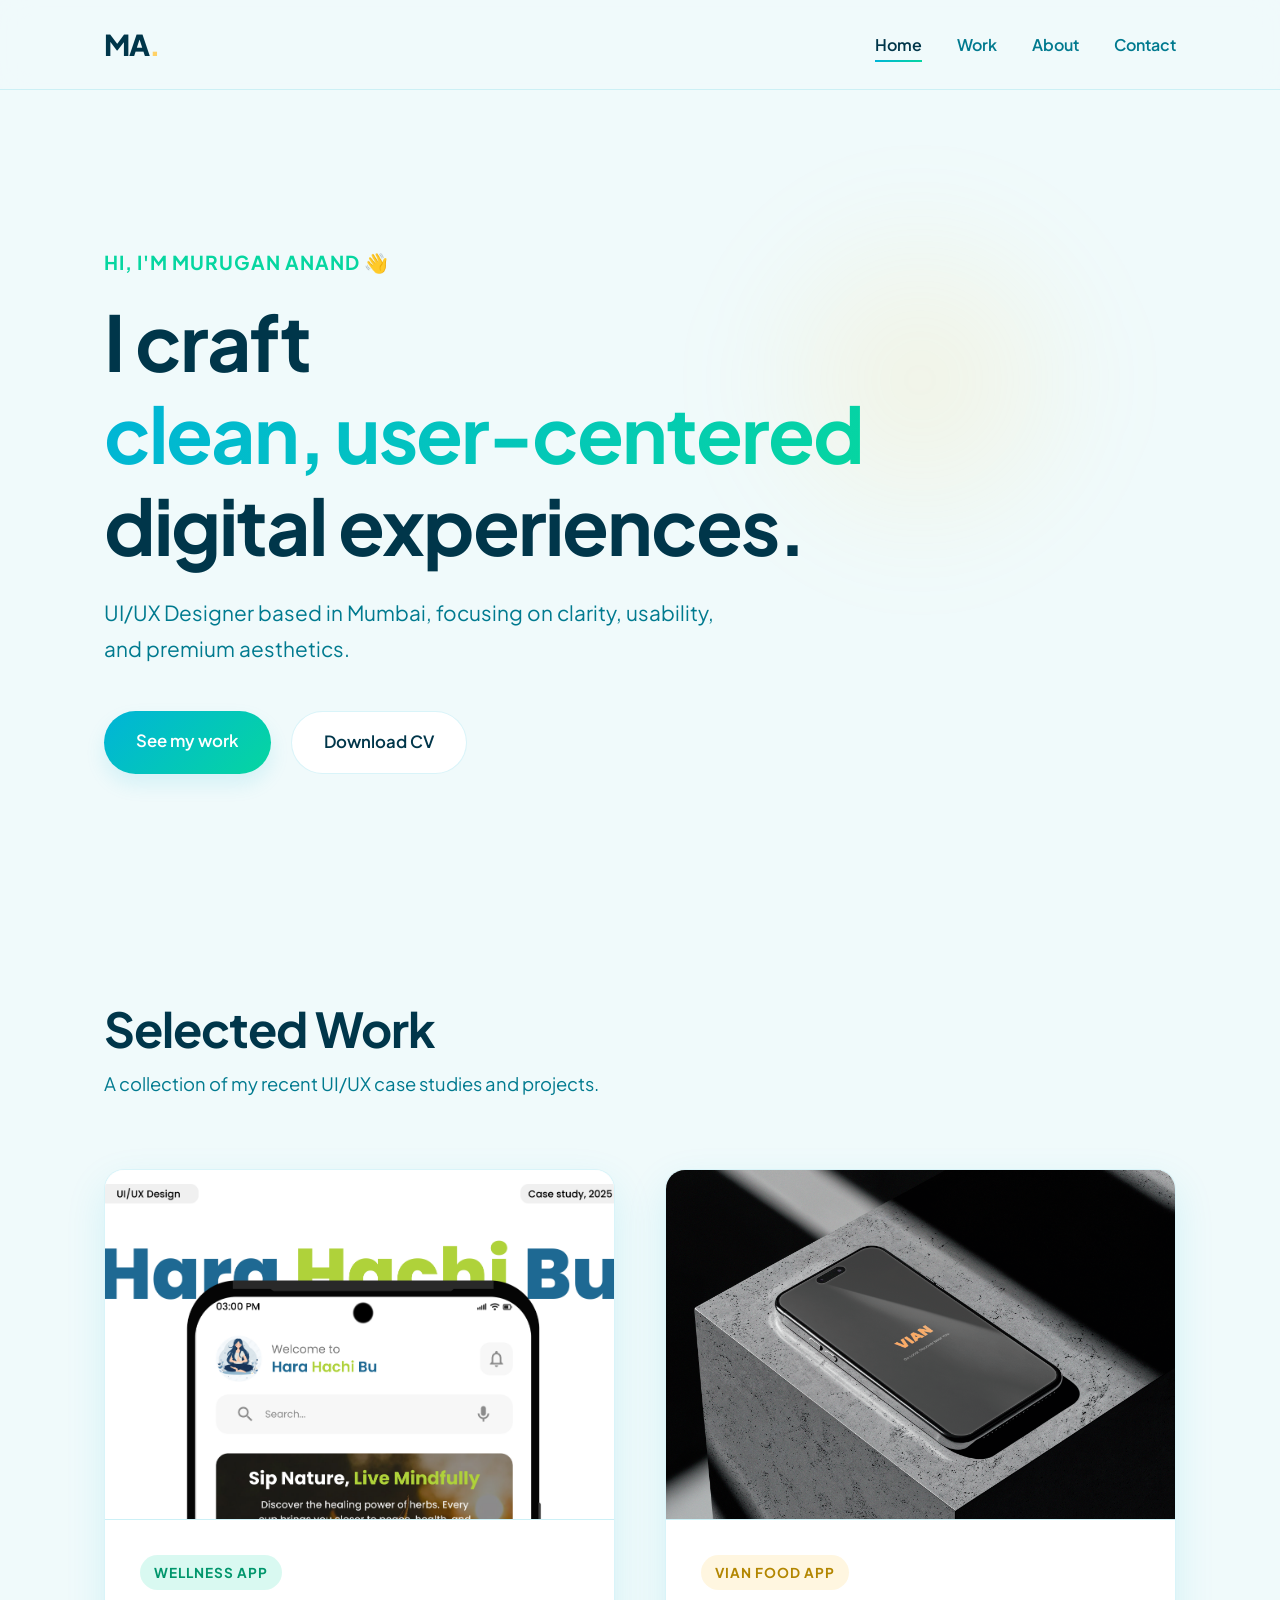
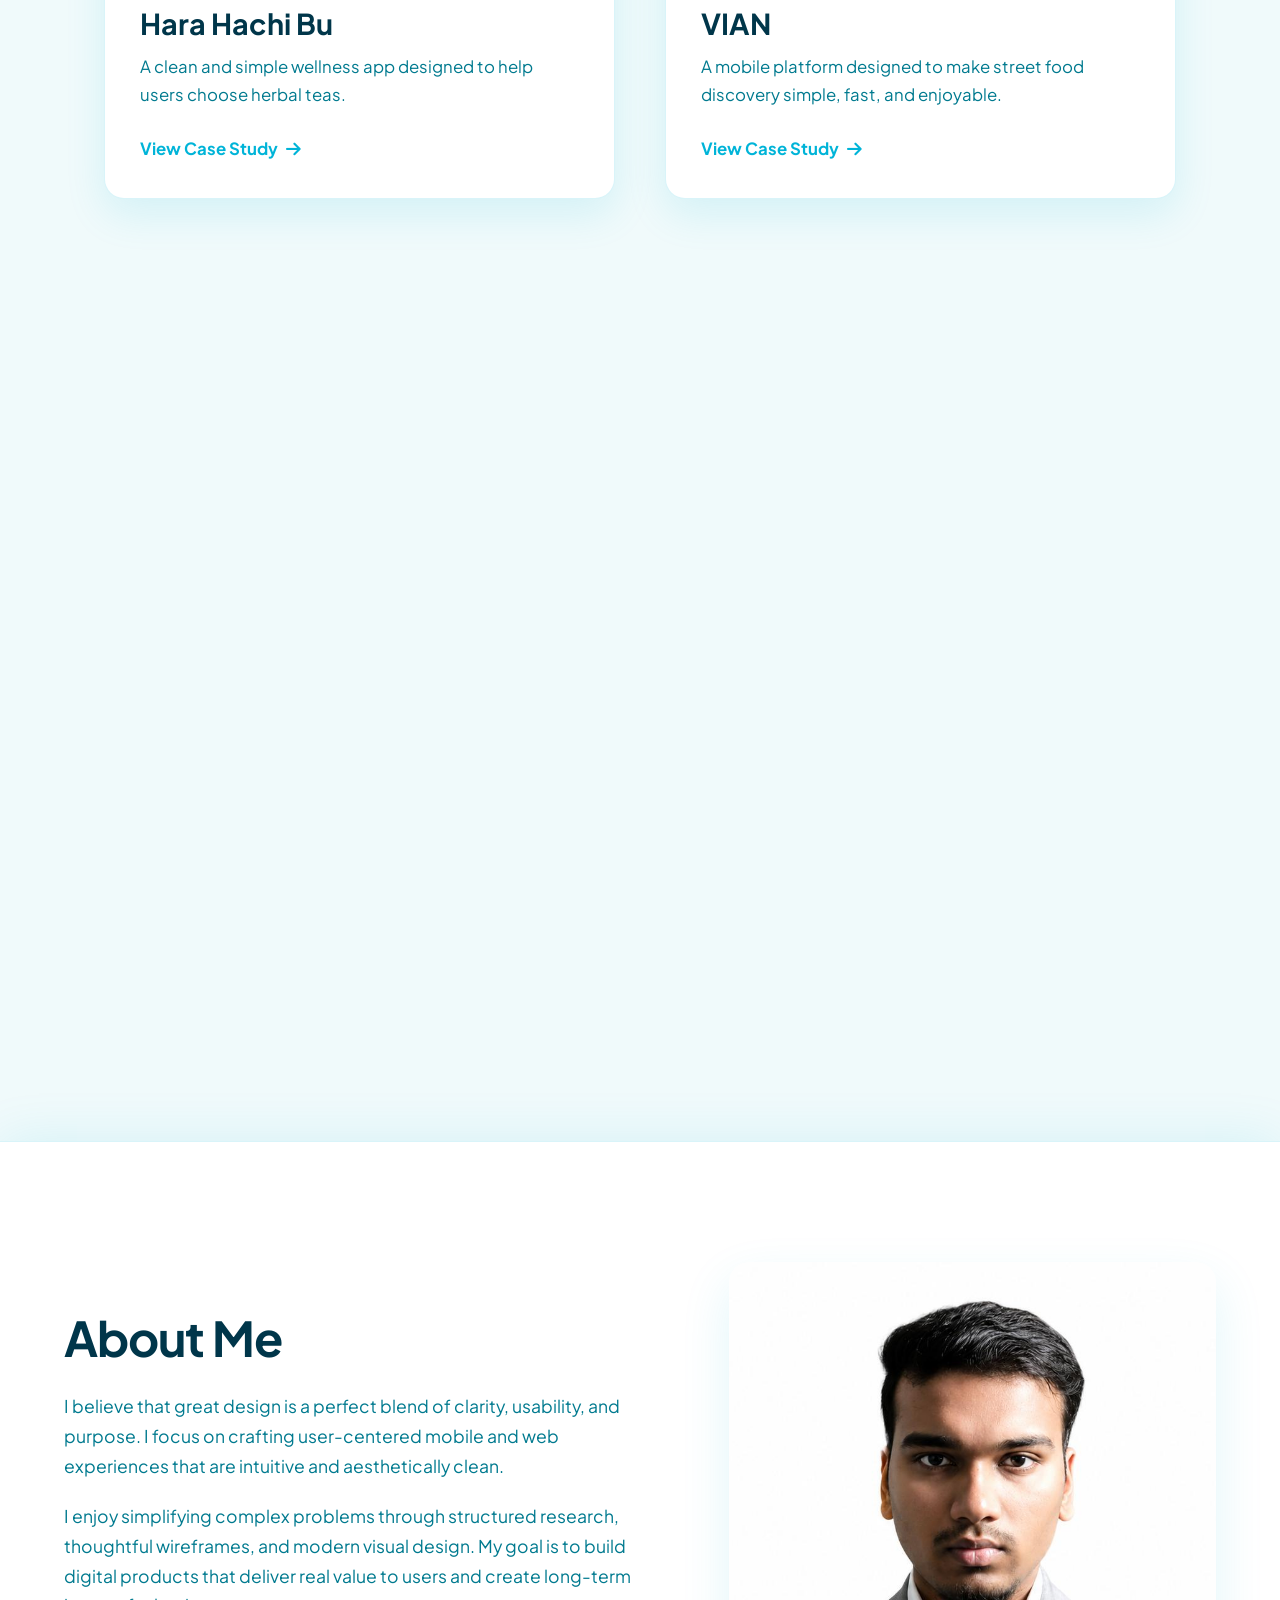
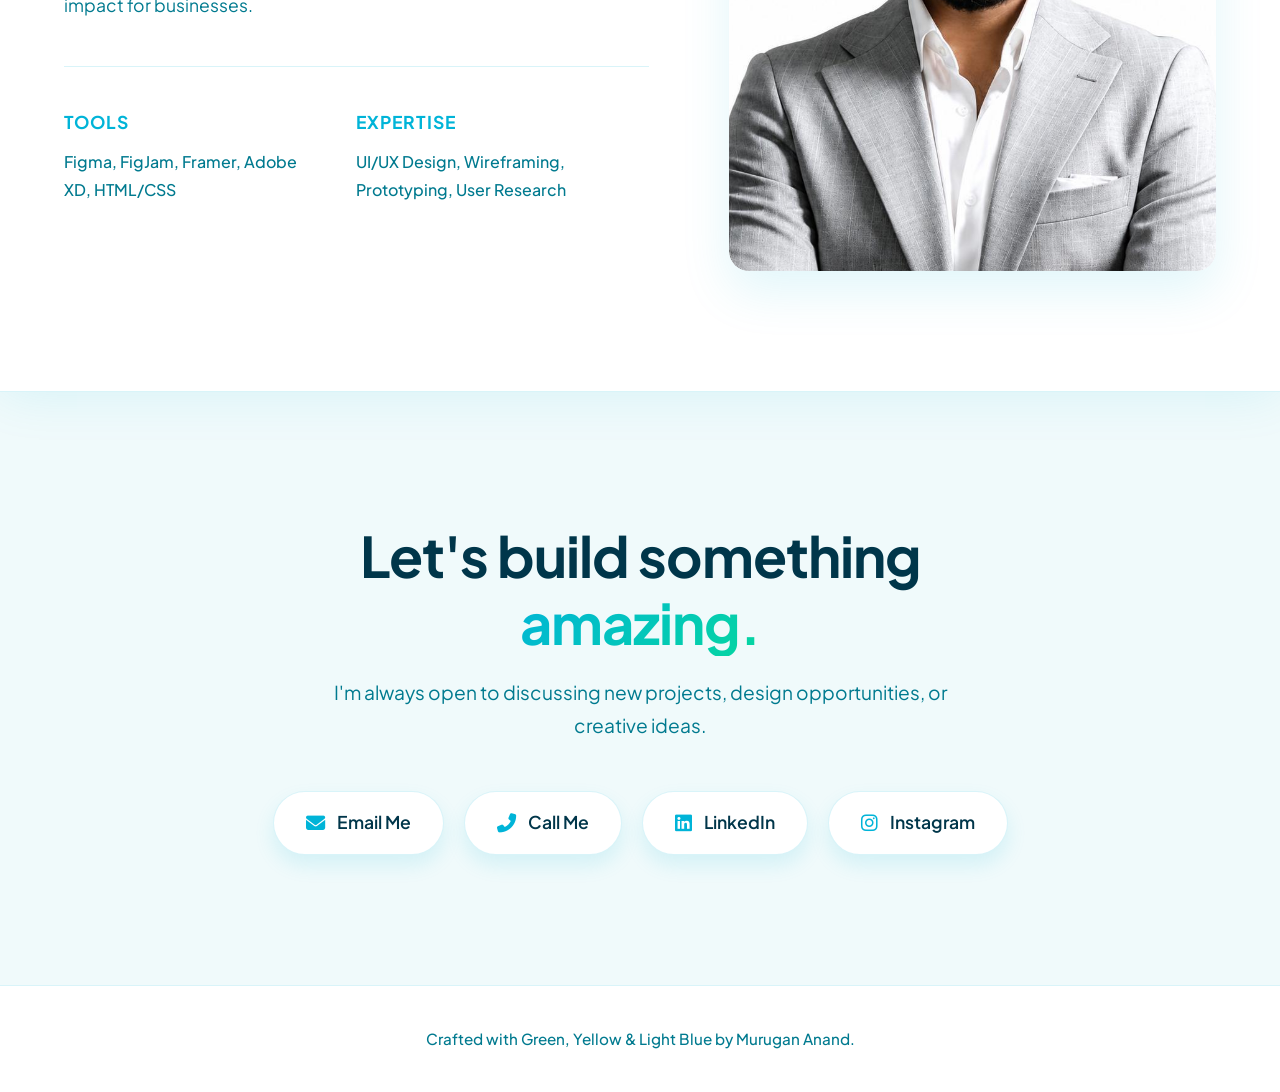
==== commit f21c2cd8: "Add files via upload" ====
--- a/index.html
+++ b/index.html
@@ -3,335 +3,163 @@
 <head>
     <meta charset="UTF-8">
     <meta name="viewport" content="width=device-width, initial-scale=1.0">
-    <title>Murugan Anand | UI/UX Designer Portfolio</title>
+    <title>Murugan Anand | Premium UI/UX</title>
     <link rel="stylesheet" href="style.css">
+    <link href="https://fonts.googleapis.com/css2?family=Plus+Jakarta+Sans:wght@300;400;500;600;700;800&display=swap" rel="stylesheet">
     <link rel="stylesheet" href="https://cdnjs.cloudflare.com/ajax/libs/font-awesome/6.5.0/css/all.min.css">
 </head>
 <body>
-    
-    <!-- PAGE LOADER -->
-    <div class="page-loader"></div>
 
     <!-- NAVIGATION -->
     <header class="navbar">
-        <div class="logo">MA</div>
-        <nav class="nav-menu">
-            <a href="#home">Home</a>
-            <a href="#about">About</a>  
-            <a href="#resume">Resume</a> 
-            <a href="#portfolio">Portfolio</a>
-            <a href="#contact">Contact</a>
-        </nav>
-        <div class="mobile-menu-toggle">
-            <i class="fas fa-bars"></i>
-        </div>
-        <div class="contact-info">
-            <i class="fas fa-map-marker-alt"></i> Thane, India
+        <div class="nav-container">
+            <a href="#home" class="logo">MA<span class="dot">.</span></a>
+            <nav class="nav-menu">
+                <a href="#home">Home</a>
+                <a href="#work">Work</a>
+                <a href="#about">About</a>
+                <a href="#contact">Contact</a>
+            </nav>
+            <div class="mobile-menu-toggle">
+                <i class="fas fa-bars"></i>
+            </div>
         </div>
     </header>
 
     <!-- HERO SECTION -->
-    <section id="home" class="hero-section">
-        <img src="Bg.webp" alt="Background" class="hero-bg">
-        <div class="background-overlay"></div>
+    <section id="home" class="hero-section fade-up">
+        <div class="hero-bg-glow"></div>
         <div class="hero-content">
-            <p class="greeting">Hello, I am</p>
-            <h1 class="full-name">MURUGAN ANAND</h1>
-            <h2 class="tagline">UI/UX Designer crafting meaningful digital experiences</h2>
+            <p class="greeting">Hi, I'm Murugan Anand 👋</p>
+            <h1 class="headline">I craft <span class="gradient-text">clean, user-centered</span> digital experiences.</h1>
+            <p class="sub-headline">UI/UX Designer based in Mumbai, focusing on clarity, usability, and premium aesthetics.</p>
             
-            <div class="cta-buttons">
-                <a href="https://www.behance.net/murugananand3" target="_blank" class="btn btn-primary">
-                    View Portfolio
-                </a>
-                <a href="https://instagram.com/designbymurugan" target="_blank" class="btn-secondary">
-                    <i class="fab fa-instagram"></i> Instagram
-                </a>
-                <a href="https://www.linkedin.com/in/murugan-naidu-0135711bb?" target="_blank" class="btn btn-secondary social-btn">
-                    <i class="fab fa-linkedin-in"></i> LinkedIn
-                </a>
-                <a href="Murugan Cv...pdf" download class="btn btn-secondary">
-                    Download Resume
-                </a>
-            </div>
-        </div>
-    </section>
-    
-    <!-- ABOUT SECTION -->
-    <section id="about" class="about-section">
-        <div class="about-content">
-            <h2 class="section-title">ABOUT</h2>
-            <p class="email-link">murugananand319@email.com</p> 
-            
-            <div class="about-description">
-                <p>I'm a passionate UI/UX Designer who believes that great design is a perfect blend of clarity, usability, and purpose. I focus on crafting user-centered mobile and web experiences that are intuitive, meaningful, and aesthetically clean.</p>
-                <p>I enjoy simplifying complex problems through structured research, thoughtful wireframes, and modern visual design. My process is guided by empathy, consistency, and detail-oriented thinking.</p>
-                <p>My goal is to build digital products that not only look beautiful, but also deliver real value to users and create long-term impact for businesses.</p>
-            </div>
-
-            <p class="address-info">old mumbai pune Street, Thane, 400604</p> 
-            
-            <div class="copyright-info">
-                &copy; Murugan Anand. All Rights Reserved.
-            </div>
-        </div>
-        
-        <div class="about-image">
-            <img src="pf.jpg" alt="About Profile Image">
-            <div class="about-gradient"></div>
-        </div>
-    </section>
-
-    <!-- RESUME SECTION -->
-    <section id="resume" class="resume-section">
-        <h2 class="section-title">RESUME & SKILLS</h2>
-
-        <div class="resume-grid">
-            
-            <!-- LEFT COLUMN -->
-            <div class="grid-column left-column">
-                
-                <div class="skill-group">
-                    <h3>SOFTWARE SKILLS</h3>
-                    <div class="skills-list">
-                        <div class="skill-item">Figma (Auto Layout, Components, Prototyping) <span class="skill-level" data-level="80"></span></div>
-                        <div class="skill-item">FigJam (User Flows, IA) <span class="skill-level" data-level="85"></span></div>
-                        <div class="skill-item">Photoshop <span class="skill-level" data-level="75"></span></div>
-                        <div class="skill-item">Adobe XD<span class="skill-level" data-level="70"></span></div>
-                        <div class="skill-item">Framer <span class="skill-level" data-level="80"></span></div>
-                        <div class="skill-item">Sketch <span class="skill-level" data-level="65"></span></div>
-                    </div>
-                </div>
-
-                <div class="skill-group">
-                    <h3>LANGUAGES</h3>
-                    <div class="skills-list">
-                        <div class="skill-item">English <span class="skill-level" data-level="80"></span></div>
-                        <div class="skill-item">Hindi <span class="skill-level" data-level="90"></span></div>
-                        <div class="skill-item">Marathi <span class="skill-level" data-level="70"></span></div>
-                        <div class="skill-item">Tamil <span class="skill-level" data-level="50"></span></div>
-                        <div class="skill-item">Telugu <span class="skill-level" data-level="50"></span></div>
-                    </div>
-                </div>
-
-                <div class="skill-group">
-                    <h3>PERSONAL SKILLS</h3>
-                    <div class="personal-skills-list">
-                        <span>User-centric Problem Solving</span>
-                        <span>Design Thinking</span>
-                        <span>Clear Design Communication</span>
-                        <span>Requirement Understanding</span>
-                        <span>Feedback-Driven Iteration</span>
-                    </div>
-                </div>
-                
-            </div>
-
-            <!-- MIDDLE COLUMN -->
-            <div class="grid-column middle-column">
-                <h3>PROFESSIONAL SUMMARYs</h3>
-                <div class="project-item">
-                    <p class="project-overview">UI/UX Designer with hands-on experience designing responsive web and mobile interfaces using Figma and user-centered design principles. Skilled in translating UI designs into clean, responsive front-end code using HTML5 and CSS3. Experienced in using AI-assisted tools such as Figma AI, Galileo, Uizard, and ChatGPT to accelerate design workflows, improve usability, and support data-driven design decisions. Strong understanding of UX research, wireframing, prototyping, accessibility (WCAG basics), and developer-ready handoff..</p>
-                    
-                    
-
-                <div class="education-group">
-                    <h3>EDUCATION</h3>
-                    <p><strong>UI/UX Design Certification</strong> — Felix IT Institute (2025)</p>
-                    <p><strong>ITI Vocational Training</strong></p>
-                    <p><strong>Higher Secondary Education</strong></p>
-                </div>
-            </div>
-
-            <!-- RIGHT COLUMN -->
-            <div class="grid-column right-column">
-                
-                <div class="ability-group">
-                    <h3>WHAT CAN I DO?</h3>
-                    <ul class="can-do-list">
-                        <li>Mobile App UI/UX Design</li>
-                        <li>Responsive Website UI Design</li>
-                        <li>Landing Page Design</li>
-                        <li>UX Research & User Flows</li>
-                        <li>Design Systems & UI Kits</li>
-                        <li>Prototyping</li>
-                        <li>UX Case Studies</li>
-                        <li>Developer-ready Handoff</li>
-                    </ul>
-                </div>
-
-                <div class="ability-group">
-                    <h3>DESIGN SKILLS</h3>
-                    <ul class="design-skills-list">
-                        <li>User Interface Design</li>
-                        <li>User Experience Design</li>
-                        <li>Wireframing & Prototyping</li>
-                        <li>UX Research</li>
-                        <li>Visual Design</li>
-                        <li>Interaction Design</li>
-                        <li>Usability Test</li>
-                        <li>Style Guide / Design System</li>
-                    </ul>
-                </div>
-
-                <div class="hobbies-group">
-                    <h3>HOBBIES & INTERESTS</h3>
-                    <div class="hobbies-grid">
-                        <div><i class="fas fa-music"></i> Music</div>
-                        <div><i class="fas fa-gamepad"></i> Gaming</div>
-                        <div><i class="fas fa-plane-departure"></i> Travelling</div>
-                        <div><i class="fas fa-camera-retro"></i> Photography</div>
-                    </div>
-                </div>
+            <div class="cta-group">
+                <a href="#work" class="btn btn-primary">See my work</a>
+                <a href="Murugan_CV New (1).docx" download class="btn btn-secondary">Download CV</a>
             </div>
         </div>
     </section>
 
-    <!-- PORTFOLIO SECTION -->
-    <section id="portfolio" class="portfolio-section">
-        <h2 class="section-title">MY WORK & PROJECTS</h2>
-        <p class="portfolio-tagline">A selection of my best UI/UX Case Studies and Design Prototypes.</p>
-
-        <div class="behance-link-container">
-            <a href="https://www.behance.net/murugananand3" target="_blank" class="behance-link">
-                View All Projects on Behance 
-            </a>
+    <!-- WORK / PORTFOLIO SECTION -->
+    <section id="work" class="work-section">
+        <div class="section-header fade-up">
+            <h2>Selected Work</h2>
+            <p>A collection of my recent UI/UX case studies and projects.</p>
         </div>
 
-        <!-- PROJECTS GRID -->
         <div class="projects-grid">
-
             <!-- Project 1 -->
-            <div class="project-card">
-                <div class="project-image-placeholder">
-                    <img src="mra.png" alt="MRA Business Website">
+            <div class="project-card fade-up">
+                <div class="project-img">
+                    <img src="hh.jpg" alt="Hara Hachi Bu App">
                 </div>
-                <h3>MRA – Business Website UI/UX & Front-End Designer</h3>
-                <p class="project-meta">Tools: HTML • CSS • JavaScript | Category: Front-End</p>
-                <p class="project-status"><strong>Status:</strong> Going live on January 1</p>
-                <p class="project-description">Responsive business website designed and developed with clean UI and modern front-end.</p>
-                <a href="https://muruganananduiux.github.io/MRA-/" class="view-case-study">
-                    View Live Preview <i class="fas fa-arrow-right"></i>
-                </a>
+                <div class="project-info">
+                    <span class="tag tag-green">Wellness App</span>
+                    <h3>Hara Hachi Bu</h3>
+                    <p>A clean and simple wellness app designed to help users choose herbal teas.</p>
+                    <a href="https://www.behance.net/gallery/237797623/HARA-HACHI-BU-Herbal-Wellness-App-UIUX-Design" target="_blank" class="project-link">View Case Study <i class="fas fa-arrow-right"></i></a>
+                </div>
             </div>
 
             <!-- Project 2 -->
-            <div class="project-card">
-                <div class="project-image-placeholder">
-                    <img src="hh.jpg" alt="Hara Hachi Bu App">
+            <div class="project-card fade-up">
+                <div class="project-img">
+                    <img src="419054972_11728354.png" alt="VIAN App">
                 </div>
-                <h3>Hara Hachi Bu – Herbal Wellness App</h3>
-                <p class="project-meta">Tools: Figma | Category: Wellness Mobile App</p>
-                <p class="project-description">A clean and simple wellness app designed to help users choose herbal teas...</p>
-                <a href="https://www.behance.net/gallery/237797623/HARA-HACHI-BU-Herbal-Wellness-App-UIUX-Design" class="view-case-study">
-                    View Case Study <i class="fas fa-arrow-right"></i>
-                </a>
+                <div class="project-info">
+                    <span class="tag tag-yellow">VIAN FOOD APP</span>
+                    <h3>VIAN</h3>
+                    <p>A mobile platform designed to make street food discovery simple, fast, and enjoyable.</p>
+                    <a href="https://www.behance.net/gallery/237364883/NutriEase-Smart-Nutrition-Fitness-App-Design" target="_blank" class="project-link">View Case Study <i class="fas fa-arrow-right"></i></a>
+                </div>
             </div>
 
             <!-- Project 3 -->
-            <div class="project-card">
-                <div class="project-image-placeholder">
-                    <img src="pp.jpg" alt="NutriEase App">
+            <div class="project-card fade-up">
+                <div class="project-img">
+                    <img src="expat 1.png" alt="ExpatEase Finance App">
                 </div>
-                <h3>NutriEase – Fitness & Nutrition App</h3>
-                <p class="project-meta">Tools: Figma | Category: Fitness Tracker</p>
-                <p class="project-description">A modern fitness tracking app that helps users monitor daily activity...</p>
-                <a href="https://www.behance.net/gallery/237364883/NutriEase-Smart-Nutrition-Fitness-App-Design" class="view-case-study">
-                    View Case Study <i class="fas fa-arrow-right"></i>
-                </a>
+                <div class="project-info">
+                    <span class="tag tag-blue">Fintech App</span>
+                    <h3>ExpatEase</h3>
+                    <p>A finance app designed for expat workers to manage salary, track expenses, and send money home securely.</p>
+                    <a href="https://www.behance.net/gallery/247909301/Where-Every-Currency-Counts-Fintech-App-Design" target="_blank" class="project-link">View Case Study <i class="fas fa-arrow-right"></i></a>
+                </div>
             </div>
+            
+            <!-- Project 4 (MRA) -->
+            <div class="project-card fade-up">
+                <div class="project-img">
+                    <img src="mra.png" alt="MRA Business Website">
+                </div>
+                <div class="project-info">
+                    <span class="tag tag-green">Web Design</span>
+                    <h3>MRA Business Site</h3>
+                    <p>Responsive business website designed and developed with clean UI and modern front-end.</p>
+                    <a href="https://muruganananduiux.github.io/MRA-/" target="_blank" class="project-link">Live Preview <i class="fas fa-arrow-right"></i></a>
+                </div>
+            </div>
+        </div>
 
-            <!-- Project 4 -->
-            <div class="project-card">
-                <div class="project-image-placeholder">
-                    <img src="oo.jpg" alt="OnlineShop App">
+        <div class="center-btn fade-up">
+            <a href="https://www.behance.net/murugananand3" target="_blank" class="btn btn-outline">View all on Behance</a>
+        </div>
+    </section>
+
+    <!-- ABOUT SECTION -->
+    <section id="about" class="about-section fade-up">
+        <div class="about-grid">
+            <div class="about-text">
+                <h2>About Me</h2>
+                <p>I believe that great design is a perfect blend of clarity, usability, and purpose. I focus on crafting user-centered mobile and web experiences that are intuitive and aesthetically clean.</p>
+                <p>I enjoy simplifying complex problems through structured research, thoughtful wireframes, and modern visual design. My goal is to build digital products that deliver real value to users and create long-term impact for businesses.</p>
+                
+                <div class="skills-container">
+                    <div class="skill-col">
+                        <h4>Tools</h4>
+                        <p>Figma, FigJam, Framer, Adobe XD, HTML/CSS</p>
+                    </div>
+                    <div class="skill-col">
+                        <h4>Expertise</h4>
+                        <p>UI/UX Design, Wireframing, Prototyping, User Research</p>
+                    </div>
                 </div>
-                <h3>OnlineShop – E-Commerce Mobile App</h3>
-                <p class="project-meta">Tools: Figma, Adobe XD | Category: E-commerce</p>
-                <p class="project-description">An e-commerce mobile app with a smooth shopping experience...</p>
-                <a href="https://www.behance.net/gallery/237295085/Onlineshop-E-commerce-App-Design" class="view-case-study">
-                    View Case Study <i class="fas fa-arrow-right"></i>
-                </a>
             </div>
-
-            <!-- Project 5 -->
-            <div class="project-card">
-                <div class="project-image-placeholder">
-                    <img src="vian.png" alt="Vian Jewellery Website">
+            <div class="about-image">
+                <div class="about-image">
+                <img src="WhatsApp Image 2026-05-21 at 7.23.46 PM.jpeg" alt="Murugan Anand - UI/UX Designer Portfolio Photo">
                 </div>
-                <h3>Vian Jewellery – Luxury Website UI (Front-End Mini Project)</h3>
-                <p class="project-meta">Tools: HTML • CSS • JavaScript | Category: Front-End Practice</p>
-                <p class="project-description">A personal front-end practice project made with HTML, CSS, and JS to improve responsive design and UI detailing.</p>
-                <a href="https://muruganananduiux.github.io/vian-jewellery/" class="view-case-study">
-                    View Live Preview <i class="fas fa-arrow-right"></i>
-                </a>
-            </div>
-
-            <!-- Project 6 -->
-            <div class="project-card">
-                <div class="project-image-placeholder">
-                    <img src="paisa.png" alt="PaisaPlan Finance Tracker">
-                </div>
-                <h3>PaisaPlan – Personal Finance Tracking Website</h3>
-                <p class="project-meta">Tools: Figma | Category: Finance / UX Concept</p>
-                <p class="project-description">A personal finance tracking website designed to help users manage expenses and savings with a clean and simple UI.</p>
-                <p class="project-status"><strong>Case Study:</strong> In progress (will be published on Behance)</p>
-                <a href="https://www.behance.net/murugananand3" class="view-case-study">
-                    View Case Study <i class="fas fa-arrow-right"></i>
-                </a>
-            </div>
-
-            <!-- Project 7 -->
-            <div class="project-card">
-                <div class="project-image-placeholder">
-                    <img src="expat 1.png" alt="ExpatEase Finance App UI UX Case Study">
-                </div>
-                <h3>ExpatEase – Finance App for Expat Workers</h3>
-                <p class="project-meta">Tools: Figma | Category: Finance / UX Concept</p>
-                <p class="project-description">ExpatEase is a concept-based finance app designed for expat workers to manage salary, track expenses, send money home, split shared bills, and handle cash-based transactions. The project focuses on simplicity, financial control, and a secure user experience.</p>
-                <p class="project-status"><strong>Case Study:</strong> In progress (will be published on Behance)</p>
-                <a href="https://www.behance.net/murugananand3" class="view-case-study">
-                    View Case Study <i class="fas fa-arrow-right"></i>
-                </a>
-            </div>
-
         </div>
     </section>
 
     <!-- CONTACT SECTION -->
-    <section id="contact" class="contact-section">
-        <h2 class="section-title">GET IN TOUCH</h2>
-        <p class="contact-tagline">I'm always open to discussing new projects, design opportunities, or creative ideas.</p>
+    <section id="contact" class="contact-section fade-up">
+        <h2>Let's build something <span class="gradient-text">amazing.</span></h2>
+        <p>I'm always open to discussing new projects, design opportunities, or creative ideas.</p>
+        
+       <div class="contact-links">
+    <a href="mailto:murugananand319@gmail.com">
+        <i class="fas fa-envelope"></i> Email Me
+    </a>
 
-        <div class="contact-details-grid">
-            <a href="tel:+919653643932" class="contact-item">
-                <i class="fas fa-phone-alt"></i>
-                <h3>CALL ME</h3>
-                <p>+91 96536 43932</p>
-            </a>
+    <a href="tel:+919653643932">
+        <i class="fas fa-phone-alt"></i> Call Me
+    </a>
 
-            <a href="mailto:murugananand319@gmail.com" class="contact-item">
-                <i class="fas fa-envelope"></i>
-                <h3>EMAIL ME</h3>
-                <p>murugananand319@gmail.com</p>
-            </a>
+    <a href="https://www.linkedin.com/in/murugan-naidu-0135711bb" target="_blank">
+        <i class="fab fa-linkedin"></i> LinkedIn
+    </a>
 
-            <div class="contact-item">
-                <i class="fas fa-map-marker-alt"></i>
-                <h3>ADDRESS</h3>
-                <p>Maharashtra, India</p>
-            </div>
-        </div>
+    <a href="https://www.instagram.com/designbymurugan" target="_blank">
+        <i class="fab fa-instagram"></i> Instagram
+    </a>
+</div>
+    </section>
 
-        <div class="contact-form">
-            <form action="https://wa.me/919653643932" method="get" target="_blank">
-                <input type="text" name="name" placeholder="Your Name" required>
-                <input type="email" name="email" placeholder="Your Email" required>
-                <input type="text" name="subject" placeholder="Subject">
-                <textarea name="message" rows="5" placeholder="Your Message" required></textarea>
-                <button type="submit" class="btn btn-primary">SEND MESSAGE</button>
-            </form>
-        </div>
-    </section>
+    <footer>
+        <p>Crafted with Green, Yellow & Light Blue by Murugan Anand.</p>
+    </footer>
 
     <script src="script.js"></script>
 </body>
--- a/style.css
+++ b/style.css
@@ -1,1064 +1,585 @@
-/* --- Global & Variables --- */
-@import url('https://fonts.googleapis.com/css2?family=Poppins:wght@300;400;600;700;900&display=swap');
-
-html {
-    scroll-behavior: smooth;
-}
-
+/* --- Global & Variables (STRICTLY NO BLACK OR GREY) --- */
 :root {
-    --primary-color: #00bcd4;
-    --text-color: #f0f0f0;
-    --darker-bg: #0a0a0a;
-    --light-gray: #777;
+    /* Backgrounds */
+    --bg-color: #F0FAFB; /* Very pale light blue */
+    --card-bg: #FFFFFF; /* Pure white for contrast */
+    
+    /* Typography (Using Deep Teal/Blue instead of Black/Grey) */
+    --text-main: #00364A; /* Deep dark blue-green (replaces black) */
+    --text-muted: #007A8F; /* Medium blue-green (replaces grey) */
+    
+    /* Core Theme Colors */
+    --light-blue: #00B4D8;
+    --green: #06D6A0;
+    --yellow: #FFD166;
+    
+    /* Gradients & Shadows */
+    --gradient-primary: linear-gradient(135deg, var(--light-blue), var(--green));
+    --shadow-color: rgba(0, 180, 216, 0.12); /* Light blue shadow, NO black shadow */
+    --border-color: rgba(0, 180, 216, 0.15); /* Light blue border */
+    
+    --transition: all 0.4s cubic-bezier(0.25, 0.8, 0.25, 1);
 }
 
 * {
     margin: 0;
     padding: 0;
     box-sizing: border-box;
-    font-family: 'Poppins', sans-serif;
+    /* Plus Jakarta Sans gives a very rich, premium, modern look */
+    font-family: 'Plus Jakarta Sans', sans-serif; 
+}
+
+html {
+    scroll-behavior: smooth;
 }
 
 body {
-    background-color: var(--darker-bg);
-    color: var(--text-color);
+    background-color: var(--bg-color);
+    color: var(--text-main);
+    line-height: 1.7;
     overflow-x: hidden;
 }
 
 /* ===================================
-   PAGE LOADER
-=================================== */
-.page-loader {
+   TYPOGRAPHY & BUTTONS
+=================================== */
+h1, h2, h3, h4 {
+    font-weight: 700;
+    line-height: 1.2;
+    color: var(--text-main);
+}
+
+.gradient-text {
+    background: var(--gradient-primary);
+    -webkit-background-clip: text;
+    -webkit-text-fill-color: transparent;
+    display: inline-block;
+}
+
+.btn {
+    display: inline-block;
+    padding: 16px 32px;
+    font-size: 1.05rem;
+    font-weight: 600;
+    border-radius: 50px; /* Pill shape for premium feel */
+    text-decoration: none;
+    transition: var(--transition);
+    cursor: pointer;
+    border: none;
+}
+
+.btn-primary {
+    background: var(--gradient-primary);
+    color: #FFFFFF;
+    box-shadow: 0 10px 20px var(--shadow-color);
+}
+
+.btn-primary:hover {
+    transform: translateY(-3px);
+    box-shadow: 0 15px 25px rgba(6, 214, 160, 0.3); /* Green tinted glow */
+}
+
+.btn-secondary {
+    background-color: var(--card-bg);
+    color: var(--text-main);
+    border: 1.5px solid var(--border-color);
+}
+
+.btn-secondary:hover {
+    border-color: var(--light-blue);
+    color: var(--light-blue);
+    transform: translateY(-3px);
+    box-shadow: 0 10px 20px var(--shadow-color);
+}
+
+.btn-outline {
+    background-color: transparent;
+    color: var(--text-main);
+    border: 1.5px solid var(--text-main);
+    border-radius: 50px;
+}
+
+.btn-outline:hover {
+    background: var(--text-main);
+    color: var(--bg-color);
+}
+
+/* ===================================
+   NAVIGATION
+=================================== */
+.navbar {
     position: fixed;
     top: 0;
-    left: 0;
-    width: 100%;
-    height: 100vh;
-    background: var(--darker-bg);
-    display: flex;
-    align-items: center;
-    justify-content: center;
-    z-index: 9999;
-    transition: opacity 0.5s ease;
-}
-
-.page-loader::before {
-    content: '';
-    width: 50px;
-    height: 50px;
-    border: 3px solid rgba(0, 188, 212, 0.2);
-    border-top-color: var(--primary-color);
-    border-radius: 50%;
-    animation: spin 1s linear infinite;
-}
-
-@keyframes spin {
-    to { transform: rotate(360deg); }
-}
-
-/* ===================================
-   SCROLL PROGRESS BAR
-=================================== */
-.scroll-progress {
-    position: fixed;
-    top: 0;
-    left: 0;
-    height: 3px;
-    background: linear-gradient(90deg, var(--primary-color), #00e5ff);
-    z-index: 9999;
-    box-shadow: 0 0 10px var(--primary-color);
-}
-
-/* ===================================
-   NAVIGATION BAR
-=================================== */
-.navbar {
+    width: 100%;
+    background: rgba(240, 250, 251, 0.85); /* Light blue glass effect */
+    backdrop-filter: blur(16px);
+    border-bottom: 1px solid var(--border-color);
+    z-index: 100;
+    padding: 20px 0;
+    transition: var(--transition);
+}
+
+.nav-container {
+    max-width: 1200px;
+    margin: 0 auto;
+    padding: 0 5%;
     display: flex;
     justify-content: space-between;
     align-items: center;
-    padding: 1.5rem 5%;
-    position: fixed;
-    top: 0;
-    width: 100%;
-    z-index: 100;
-    background: rgba(10, 10, 10, 0.95);
-    backdrop-filter: blur(10px);
-    border-bottom: 1px solid rgba(255, 255, 255, 0.1);
-    transition: transform 0.3s ease;
 }
 
 .logo {
-    font-size: 1.5rem;
-    font-weight: 700;
-    color: var(--primary-color);
-    letter-spacing: 2px;
+    font-size: 1.8rem;
+    font-weight: 800;
+    color: var(--text-main);
+    text-decoration: none;
+    letter-spacing: -1px;
+}
+
+.logo .dot {
+    color: var(--yellow);
 }
 
 .nav-menu {
     display: flex;
-    gap: 30px;
+    gap: 35px;
 }
 
 .nav-menu a {
-    color: var(--text-color);
+    color: var(--text-muted);
     text-decoration: none;
-    font-weight: 500;
-    transition: color 0.3s;
+    font-size: 1rem;
+    font-weight: 600;
+    transition: var(--transition);
     position: relative;
 }
 
-.nav-menu a.active {
-    color: var(--primary-color) !important;
-}
-
-.nav-menu a.active::after {
+.nav-menu a:hover, .nav-menu a.active {
+    color: var(--text-main);
+}
+
+.nav-menu a::after {
     content: '';
     position: absolute;
-    bottom: -5px;
+    width: 0;
+    height: 2px;
+    bottom: -4px;
     left: 0;
-    width: 100%;
-    height: 2px;
-    background-color: var(--primary-color);
-}
-
-.nav-menu a:hover {
-    color: var(--primary-color);
+    background: var(--gradient-primary);
+    transition: var(--transition);
+}
+
+.nav-menu a:hover::after, .nav-menu a.active::after {
+    width: 100%;
 }
 
 .mobile-menu-toggle {
     display: none;
-    font-size: 1.8rem;
-    color: var(--text-color);
+    font-size: 1.5rem;
+    color: var(--text-main);
     cursor: pointer;
-    z-index: 101;
-    transition: color 0.3s;
-}
-
-.mobile-menu-toggle:hover {
-    color: var(--primary-color);
-}
-
-.contact-info {
-    font-size: 0.9rem;
-    color: var(--light-gray);
-}
-
-.contact-info i {
-    color: var(--primary-color);
-    margin-right: 5px;
 }
 
 /* ===================================
    HERO SECTION
 =================================== */
 .hero-section {
-    position: relative;
-    width: 100vw;
-    height: 100vh;
     min-height: 100vh;
     display: flex;
     align-items: center;
-    justify-content: flex-start;
-    padding-left: 5%;
-    padding-top: 80px;
+    max-width: 1200px;
+    margin: 0 auto;
+    padding: 120px 5% 0;
+    position: relative;
+}
+
+/* Premium rich ambient glow */
+.hero-bg-glow {
+    position: absolute;
+    top: 20%;
+    right: 10%;
+    width: 400px;
+    height: 400px;
+    background: radial-gradient(circle, rgba(255, 209, 102, 0.15) 0%, rgba(255,255,255,0) 70%);
+    z-index: -1;
+    filter: blur(40px);
+}
+
+.hero-content {
+    max-width: 850px;
+}
+
+.greeting {
+    font-size: 1.2rem;
+    color: var(--green);
+    margin-bottom: 16px;
+    font-weight: 700;
+    letter-spacing: 1px;
+    text-transform: uppercase;
+}
+
+.headline {
+    font-size: 4.8rem;
+    letter-spacing: -2px;
+    margin-bottom: 24px;
+}
+
+.sub-headline {
+    font-size: 1.3rem;
+    color: var(--text-muted);
+    margin-bottom: 45px;
+    max-width: 650px;
+    font-weight: 400;
+}
+
+.cta-group {
+    display: flex;
+    gap: 20px;
+}
+
+/* ===================================
+   WORK SECTION
+=================================== */
+.work-section {
+    max-width: 1200px;
+    margin: 0 auto;
+    padding: 100px 5%;
+}
+
+.section-header {
+    margin-bottom: 70px;
+}
+
+.section-header h2 {
+    font-size: 3rem;
+    margin-bottom: 10px;
+    letter-spacing: -1px;
+}
+
+.section-header p {
+    color: var(--text-muted);
+    font-size: 1.15rem;
+}
+
+.projects-grid {
+    display: grid;
+    grid-template-columns: repeat(2, 1fr);
+    gap: 50px;
+    margin-bottom: 70px;
+}
+
+.project-card {
+    background: var(--card-bg);
+    border: 1px solid var(--border-color);
+    border-radius: 20px;
     overflow: hidden;
-}
-
-.hero-bg {
+    transition: var(--transition);
+    box-shadow: 0 15px 40px var(--shadow-color);
+}
+
+.project-card:hover {
+    box-shadow: 0 25px 50px rgba(0, 180, 216, 0.2);
+    transform: translateY(-8px);
+}
+
+.project-img {
+    width: 100%;
+    height: 350px;
+    overflow: hidden;
+    background: var(--bg-color);
+    border-bottom: 1px solid var(--border-color);
+}
+
+.project-img img {
+    width: 100%;
+    height: 100%;
+    object-fit: cover;
+    transition: transform 0.6s cubic-bezier(0.25, 0.8, 0.25, 1);
+}
+
+.project-card:hover .project-img img {
+    transform: scale(1.08);
+}
+
+.project-info {
+    padding: 35px;
+}
+
+.tag {
+    font-size: 0.85rem;
+    padding: 6px 14px;
+    border-radius: 50px;
+    font-weight: 700;
+    display: inline-block;
+    margin-bottom: 16px;
+    text-transform: uppercase;
+    letter-spacing: 1px;
+}
+
+/* Colored Tags using our palette */
+.tag-green { background: rgba(6, 214, 160, 0.15); color: #00966C; }
+.tag-yellow { background: rgba(255, 209, 102, 0.2); color: #B38600; }
+.tag-blue { background: rgba(0, 180, 216, 0.15); color: #007A94; }
+
+.project-info h3 {
+    font-size: 1.8rem;
+    margin-bottom: 12px;
+}
+
+.project-info p {
+    color: var(--text-muted);
+    margin-bottom: 25px;
+    font-size: 1.05rem;
+}
+
+.project-link {
+    color: var(--light-blue);
+    text-decoration: none;
+    font-weight: 700;
+    display: inline-flex;
+    align-items: center;
+    transition: var(--transition);
+    font-size: 1.05rem;
+}
+
+.project-link i {
+    margin-left: 8px;
+    transition: var(--transition);
+}
+
+.project-link:hover {
+    color: var(--green);
+}
+
+.project-link:hover i {
+    transform: translateX(5px);
+}
+
+.center-btn {
+    text-align: center;
+}
+
+/* ===================================
+   ABOUT SECTION
+=================================== */
+.about-section {
+    background-color: var(--card-bg);
+    padding: 120px 5%;
+    border-top: 1px solid var(--border-color);
+    border-bottom: 1px solid var(--border-color);
+    position: relative;
+    box-shadow: 0 0 50px var(--shadow-color);
+}
+
+.about-grid {
+    max-width: 1200px;
+    margin: 0 auto;
+    display: grid;
+    grid-template-columns: 1.2fr 1fr;
+    gap: 80px;
+    align-items: center;
+}
+
+.about-text h2 {
+    font-size: 3rem;
+    margin-bottom: 25px;
+    letter-spacing: -1px;
+}
+
+.about-text p {
+    color: var(--text-muted);
+    margin-bottom: 20px;
+    font-size: 1.1rem;
+}
+
+.skills-container {
+    display: flex;
+    gap: 50px;
+    margin-top: 45px;
+    padding-top: 45px;
+    border-top: 1px solid var(--border-color);
+}
+
+.skill-col h4 {
+    margin-bottom: 15px;
+    font-size: 1.1rem;
+    color: var(--light-blue);
+    text-transform: uppercase;
+    letter-spacing: 1px;
+}
+
+.skill-col p {
+    font-size: 1rem;
+    font-weight: 500;
+}
+
+.about-image {
+    width: 100%;
+    aspect-ratio: 4/5;
+    border-radius: 20px;
+    overflow: hidden;
+    position: relative;
+    box-shadow: 0 20px 50px var(--shadow-color);
+}
+
+.about-image {
+    width: 100%;
+    aspect-ratio: 4/5;
+    border-radius: 20px;
+    overflow: hidden;
+    position: relative;
+    /* Soft shadow matches image background and page tone */
+    box-shadow: 0 20px 50px var(--shadow-color);
+}
+
+/* Colored overlay to match theme instead of greyscale */
+.image-overlay {
     position: absolute;
     top: 0;
     left: 0;
     width: 100%;
     height: 100%;
-    object-fit: cover;
-    object-position: center;
-    z-index: 1;
-}
-
-.background-overlay {
-    position: absolute;
-    top: 0;
-    left: 0;
-    width: 100%;
-    height: 100%;
-    background: linear-gradient(
-        to bottom,
-        rgba(10,10,10,0.7) 0%,
-        rgba(10,10,10,0.5) 50%,
-        rgba(10,10,10,0.8) 100%
-    );
-    z-index: 2;
-    pointer-events: none;
-}
-
-.hero-content {
-    position: relative;
-    z-index: 5;
-    max-width: 800px;
-    text-align: left;
-}
-
-.hero-content * {
-    text-shadow: 2px 2px 8px rgba(0, 0, 0, 0.8),
-                 0 0 20px rgba(0, 0, 0, 0.5);
-}
-
-@keyframes fadeUp {
-    from {
-        opacity: 0;
-        transform: translateY(30px);
-    }
-    to {
-        opacity: 1;
-        transform: translateY(0);
-    }
-}
-
-.greeting {
-    font-size: 1.2rem;
-    font-weight: 300;
-    color: var(--light-gray);
-    margin-bottom: 5px;
-    opacity: 0;
-    animation: fadeUp 0.6s ease forwards;
-    animation-delay: 0.2s;
-}
-
-.full-name {
-    font-size: 5rem;
-    font-weight: 900;
-    line-height: 1;
-    color: var(--text-color);
-    letter-spacing: 2px;
-    opacity: 0;
-    transform: translateY(35px);
-    animation: fadeUp 0.8s ease forwards;
-    animation-delay: 0.6s;
-}
-
-.tagline {
-    font-size: 1.8rem;
-    font-weight: 600;
-    color: var(--primary-color);
-    margin-top: 15px;
-    margin-bottom: 40px;
-    border-left: 4px solid var(--primary-color);
-    padding-left: 15px;
-    opacity: 0;
-    animation: fadeUp 0.8s ease forwards, glowPulse 2s ease 2s infinite;
-    animation-delay: 1.3s;
-}
-
-@keyframes glowPulse {
-    0%, 100% { 
-        text-shadow: 0 0 10px rgba(0, 188, 212, 0.3),
-                     2px 2px 8px rgba(0, 0, 0, 0.8); 
-    }
-    50% { 
-        text-shadow: 0 0 20px rgba(0, 188, 212, 0.6),
-                     2px 2px 8px rgba(0, 0, 0, 0.8); 
-    }
-}
-
-.cta-buttons {
-    display: flex;
-    flex-wrap: wrap;
-    gap: 15px;
-}
-
-.cta-buttons a {
-    text-decoration: none;
-    padding: 12px 30px;
-    border-radius: 5px;
-    font-weight: 600;
-    transition: all 0.3s ease;
-    display: inline-block;
-    opacity: 0;
-    transform: translateY(20px);
-    animation: btnPop 0.6s ease forwards;
-}
-
-.cta-buttons a:nth-child(1) { animation-delay: 1.7s; }
-.cta-buttons a:nth-child(2) { animation-delay: 1.9s; }
-.cta-buttons a:nth-child(3) { animation-delay: 2.1s; }
-.cta-buttons a:nth-child(4) { animation-delay: 2.3s; }
-
-@keyframes btnPop {
-    to {
-        opacity: 1;
-        transform: translateY(0);
-    }
-}
-
-.btn-primary {
-    background-color: var(--primary-color);
-    color: var(--darker-bg);
-    border: 2px solid var(--primary-color);
-}
-
-.btn-primary:hover {
-    background-color: transparent;
-    color: var(--primary-color);
-    box-shadow: 0 0 20px rgba(0, 188, 212, 0.5);
-    transform: translateY(-2px) scale(1.05);
-}
-
-.btn-secondary {
-    background-color: transparent;
-    color: var(--text-color);
-    border: 2px solid var(--light-gray);
-}
-
-.btn-secondary:hover {
-    border-color: var(--primary-color);
-    color: var(--primary-color);
-    box-shadow: 0 0 20px rgba(0, 188, 212, 0.5);
-    transform: translateY(-2px) scale(1.05);
-}
-
-/* ===================================
-   ABOUT SECTION
-=================================== */
-.about-section {
-    display: flex;
-    align-items: center;
-    justify-content: space-between;
-    padding: 80px 5%;
-    min-height: 100vh;
-    background-color: var(--darker-bg);
-    color: var(--text-color);
-    position: relative;
-}
-
-.about-content {
-    flex: 1;
-    max-width: 55%;
-    padding-right: 40px;
-}
-
-.section-title {
-    font-size: 3rem;
-    font-weight: 700;
-    color: var(--text-color);
-    margin-bottom: 10px;
-    letter-spacing: 2px;
-}
-
-.email-link {
-    font-size: 1.1rem;
-    color: var(--light-gray);
-    text-decoration: none;
-    margin-bottom: 30px;
-    display: block;
-}
-
-.about-description {
-    margin-bottom: 40px;
-}
-
-.about-description p {
-    font-size: 1.05rem;
-    line-height: 1.8;
-    color: var(--text-color);
-    margin-bottom: 20px;
-    font-weight: 300;
-}
-
-.address-info {
-    font-size: 0.95rem;
-    color: var(--light-gray);
-    margin-bottom: 5px;
-}
-
-.copyright-info {
-    margin-top: 40px;
-    font-size: 0.85rem;
-    color: var(--light-gray);
-}
-
-.about-image {
-    position: relative;
-    flex: 1;
-    max-width: 40%;
-    height: 600px;
-    border-radius: 8px;
-    overflow: hidden;
+    background: linear-gradient(135deg, rgba(0, 180, 216, 0.2), rgba(6, 214, 160, 0.2));
+    transition: var(--transition);
 }
 
 .about-image img {
     width: 100%;
     height: 100%;
     object-fit: cover;
-    object-position: center top;
-    filter: grayscale(100%) brightness(0.8);
-    transition: transform 0.5s ease, filter 0.5s ease;
-}
-
-.about-gradient {
-    position: absolute;
-    inset: 0;
-    background: linear-gradient(
-        to right,
-        rgba(0,0,0,0.9) 0%,
-        rgba(0,0,0,0.4) 50%,
-        transparent 90%
-    );
-    pointer-events: none;
-}
-
+    transition: var(--transition);
+}
+
+.about-image:hover .image-overlay {
+    opacity: 0;
+}
 .about-image:hover img {
-    filter: grayscale(0%) brightness(1);
-    transform: scale(1.1);
-}
-
-/* ===================================
-   RESUME SECTION
-=================================== */
-.resume-section {
-    padding: 60px 5%;
-    background-color: var(--darker-bg);
-    color: var(--text-color);
-    min-height: 100vh;
-}
-
-.resume-section .section-title {
+    transform: scale(1.05);
+}
+
+/* ===================================
+   CONTACT SECTION & FOOTER
+=================================== */
+.contact-section {
+    max-width: 800px;
+    margin: 0 auto;
+    padding: 130px 5%;
     text-align: center;
-    margin-bottom: 60px;
-}
-
-.resume-grid {
-    display: grid;
-    grid-template-columns: 1fr 2fr 1fr;
-    gap: 50px;
-}
-
-.grid-column h3 {
-    font-size: 1.4rem;
-    color: var(--primary-color);
-    margin-top: 40px;
-    margin-bottom: 25px;
-    border-bottom: 2px solid rgba(0, 188, 212, 0.3);
-    padding-bottom: 10px;
-    letter-spacing: 1px;
-}
-
-.skill-group {
+}
+
+.contact-section h2 {
+    font-size: 3.5rem;
+    letter-spacing: -1px;
+    margin-bottom: 20px;
+}
+
+.contact-section p {
+    color: var(--text-muted);
+    font-size: 1.2rem;
     margin-bottom: 50px;
 }
 
-.skills-list .skill-item {
+.contact-links {
     display: flex;
-    justify-content: space-between;
+    justify-content: center;
     align-items: center;
-    padding: 10px 0;
-    font-size: 1.1rem;
-    color: var(--text-color);
-    border-bottom: 1px dashed rgba(0, 188, 212, 0.3);
-}
-
-.skill-level {
-    position: relative;
-    width: 100px;
-    height: 6px;
-    background-color: rgba(0, 188, 212, 0.3);
-    border-radius: 3px;
-    overflow: hidden;
-    transition: width 1.5s ease-out;
-}
-
-.skill-level::after {
-    content: '';
-    position: absolute;
-    top: 0;
-    left: 0;
-    height: 100%;
-    width: 100%;
-    background-color: var(--primary-color);
-    border-radius: 3px;
-    box-shadow: 0 0 10px var(--primary-color);
-}
-
-.personal-skills-list span {
-    display: block;
-    padding: 12px 0;
-    font-size: 1.05rem;
-    border-bottom: 1px solid rgba(255, 255, 255, 0.1);
-}
-
-.project-item .sub-heading {
-    font-size: 1.3rem;
-    color: var(--primary-color);
-    margin-top: 25px;
-    margin-bottom: 10px;
-    font-weight: 500;
-}
-
-.education-group {
-    margin-top: 50px;
-}
-
-.hobbies-group {
-    margin-bottom: 50px;
-}
-
-.hobbies-grid {
-    display: grid;
-    grid-template-columns: repeat(2, 1fr);
-    gap: 15px;
-}
-
-.hobbies-grid div {
-    padding: 10px;
-    background-color: rgba(0, 188, 212, 0.1);
-    border-radius: 5px;
-    text-align: center;
-}
-
-/* ===================================
-   PORTFOLIO SECTION
-=================================== */
-.portfolio-section {
-    padding: 80px 5%;
-    background-color: var(--darker-bg);
-    color: var(--text-color);
-    text-align: center;
-    position: relative;
-    overflow: hidden;
-}
-
-.portfolio-section::before {
-    content: '';
-    position: absolute;
-    top: -50%;
-    left: -50%;
-    width: 200%;
-    height: 200%;
-    background: repeating-linear-gradient(
-        45deg,
-        transparent,
-        transparent 10px,
-        rgba(0, 188, 212, 0.03) 10px,
-        rgba(0, 188, 212, 0.03) 20px
-    );
-    animation: patternMove 20s linear infinite;
-    pointer-events: none;
-}
-
-@keyframes patternMove {
-    0% { transform: translate(0, 0); }
-    100% { transform: translate(50px, 50px); }
-}
-
-.portfolio-section .section-title {
-    margin-bottom: 20px;
-    position: relative;
-    display: inline-block;
-}
-
-.portfolio-tagline {
-    font-size: 1.1rem;
-    color: var(--light-gray);
-    margin-bottom: 40px;
-}
-
-.behance-link-container {
-    text-align: center;
-    margin: 25px 0 50px;
-}
-
-.behance-link {
-    color: var(--primary-color);
-    font-size: 18px;
-    text-decoration: underline;
-    font-weight: 500;
-    transition: all 0.3s ease;
-    position: relative;
-    display: inline-block;
-}
-
-.behance-link:hover {
-    color: #ffffff;
-    transform: translateY(-2px);
-    text-shadow: 0 0 20px rgba(0, 188, 212, 0.5);
-}
-
-.projects-grid {
-    display: grid;
-    grid-template-columns: repeat(auto-fit, minmax(300px, 1fr));
-    gap: 30px;
-    perspective: 1000px;
-}
-
-.project-card {
-    background: rgba(18, 18, 18, 0.7);
-    backdrop-filter: blur(10px);
-    padding: 25px;
-    border-radius: 8px;
-    text-align: left;
-    transition: transform 0.3s ease, box-shadow 0.3s ease;
-    border: 1px solid rgba(0, 188, 212, 0.1);
-    position: relative;
-    overflow: hidden;
-    transform-style: preserve-3d;
-    animation: cardFloat 6s ease-in-out infinite;
-}
-
-.project-card:nth-child(1) { animation-delay: 0s; }
-.project-card:nth-child(2) { animation-delay: 0.5s; }
-.project-card:nth-child(3) { animation-delay: 1s; }
-.project-card:nth-child(4) { animation-delay: 1.5s; }
-.project-card:nth-child(5) { animation-delay: 2s; }
-.project-card:nth-child(6) { animation-delay: 2.5s; }
-.project-card:nth-child(7) { animation-delay: 3s; }
-
-@keyframes cardFloat {
-    0%, 100% { transform: translateY(0px); }
-    50% { transform: translateY(-10px); }
-}
-
-.project-card::before {
-    content: '';
-    position: absolute;
-    top: -100%;
-    left: -100%;
-    width: 300%;
-    height: 300%;
-    background: linear-gradient(
-        45deg,
-        transparent 30%,
-        rgba(0, 188, 212, 0.1) 50%,
-        transparent 70%
-    );
-    transform: rotate(45deg);
-    transition: all 0.6s ease;
-}
-
-.project-card:hover::before {
-    left: 100%;
-}
-
-.project-card:hover {
-    transform: translateY(-5px);
-    box-shadow: 0 20px 50px rgba(0, 188, 212, 0.3);
-    background: rgba(18, 18, 18, 0.9);
-    border-color: rgba(0, 188, 212, 0.5);
-}
-
-.project-image-placeholder {
-    height: 200px;
-    background-color: #333;
-    border-radius: 6px;
-    margin-bottom: 20px;
-    overflow: hidden;
-    border-bottom: 3px solid var(--primary-color);
-}
-
-.project-image-placeholder img {
-    width: 100%;
-    height: 100%;
-    object-fit: cover;
-    transition: transform 0.6s cubic-bezier(0.25, 0.46, 0.45, 0.94);
-}
-
-.project-card:hover .project-image-placeholder img {
-    transform: scale(1.15) rotate(2deg);
-}
-
-.project-card h3 {
-    font-size: 1.5rem;
-    color: var(--text-color);
-    margin-bottom: 8px;
-    font-weight: 600;
-    position: relative;
-    overflow: hidden;
-}
-
-.project-meta {
-    font-size: 0.9rem;
-    color: var(--primary-color);
-    margin-bottom: 15px;
-    display: inline-block;
-    position: relative;
-}
-
-.project-description {
-    font-size: 1rem;
-    line-height: 1.6;
-    color: var(--light-gray);
-    margin-bottom: 20px;
-}
-
-.project-status {
-    font-size: 0.9rem;
-    color: var(--light-gray);
-    margin-bottom: 15px;
-    position: relative;
-    display: inline-block;
-}
-
-.project-status::before {
-    content: '●';
-    color: var(--primary-color);
-    margin-right: 5px;
-    animation: statusPulse 2s ease infinite;
-}
-
-@keyframes statusPulse {
-    0%, 100% { opacity: 1; }
-    50% { opacity: 0.3; }
-}
-
-.view-case-study {
+    gap: 20px;
+    flex-wrap: nowrap; /* sab ek line me rahenge */
+}
+
+.contact-links a {
+    white-space: nowrap; /* text next line me nahi jayega */
+}
+
+
+.contact-links a {
     display: inline-flex;
     align-items: center;
-    color: var(--primary-color);
+    gap: 12px;
+    padding: 16px 32px;
+    background: var(--card-bg);
+    border: 1.5px solid var(--border-color);
+    border-radius: 50px;
+    color: var(--text-main);
     text-decoration: none;
+    font-weight: 600;
+    font-size: 1.1rem;
+    transition: var(--transition);
+    box-shadow: 0 10px 20px var(--shadow-color);
+}
+
+.contact-links a i {
+    color: var(--light-blue);
+    font-size: 1.2rem;
+}
+
+.contact-links a:hover {
+    border-color: var(--light-blue);
+    transform: translateY(-4px);
+    box-shadow: 0 15px 30px rgba(0, 180, 216, 0.25);
+}
+
+footer {
+    text-align: center;
+    padding: 40px 5%;
+    color: var(--text-muted);
+    font-size: 0.95rem;
+    background: var(--card-bg);
+    border-top: 1px solid var(--border-color);
     font-weight: 500;
-    transition: color 0.3s;
-    position: relative;
-    overflow: hidden;
-    z-index: 1;
-}
-
-.view-case-study:hover {
-    color: #fff;
-}
-
-.view-case-study i {
-    margin-left: 8px;
-    display: inline-block;
-    transition: transform 0.3s ease;
-}
-
-.view-case-study:hover i {
-    animation: arrowBounce 0.6s ease infinite;
-}
-
-@keyframes arrowBounce {
-    0%, 100% { transform: translateX(0); }
-    50% { transform: translateX(5px); }
-}
-
-/* ===================================
-   CONTACT SECTION
-=================================== */
-.contact-section {
-    padding: 80px 5%;
-    background-color: var(--darker-bg);
-    color: var(--text-color);
-    text-align: center;
-}
-
-.contact-tagline {
-    font-size: 1.1rem;
-    color: var(--light-gray);
-    margin-bottom: 50px;
-}
-
-.contact-details-grid {
-    display: flex;
-    justify-content: center;
-    gap: 30px;
-    margin-bottom: 60px;
-    flex-wrap: wrap;
-}
-
-.contact-item {
-    flex: 1;
-    max-width: 300px;
-    padding: 20px;
-    background-color: rgba(18, 18, 18, 0.5);
-    border-radius: 8px;
-    text-align: center;
-    transition: transform 0.3s ease;
-    text-decoration: none;
-    color: inherit;
-    display: block;
-}
-
-.contact-item:hover {
-    transform: translateY(-5px);
-    box-shadow: 0 5px 15px rgba(0, 188, 212, 0.1);
-}
-
-.contact-item i {
-    font-size: 2rem;
-    color: var(--primary-color);
-    margin-bottom: 10px;
-}
-
-.contact-item:hover i {
-    animation: pulse 0.5s ease;
-}
-
-@keyframes pulse {
-    0%, 100% { transform: scale(1); }
-    50% { transform: scale(1.2); }
-}
-
-.contact-item h3 {
-    font-size: 1.2rem;
-    font-weight: 600;
-    color: var(--text-color);
-    margin-bottom: 5px;
-}
-
-.contact-item p {
-    font-size: 1rem;
-    color: var(--light-gray);
-}
-
-.contact-form {
-    max-width: 700px;
-    margin: 0 auto;
-    text-align: left;
-}
-
-.contact-form form input[type="text"],
-.contact-form form input[type="email"],
-.contact-form form textarea {
-    width: 100%;
-    padding: 15px;
-    margin-bottom: 20px;
-    background-color: #1a1a1a;
-    border: 1px solid #333;
-    border-radius: 5px;
-    color: var(--text-color);
-    font-size: 1rem;
-    transition: border-color 0.3s;
-}
-
-.contact-form form input:focus,
-.contact-form form textarea:focus {
-    border-color: var(--primary-color);
-    outline: none;
-}
-
-.contact-form form textarea {
-    resize: vertical;
-}
-
-.contact-form form button[type="submit"] {
-    padding: 12px 40px;
-    font-weight: 600;
-    cursor: pointer;
-    background-color: var(--primary-color);
-    color: var(--darker-bg);
-    border: 2px solid var(--primary-color);
-    border-radius: 5px;
-    transition: all 0.3s ease;
-}
-
-.contact-form form button[type="submit"]:hover {
-    background-color: transparent;
-    color: var(--primary-color);
-}
-
-/* ===================================
-   ANIMATION CLASSES
+}
+
+/* ===================================
+   UTILITIES & ANIMATIONS
 =================================== */
 .fade-up {
     opacity: 0;
-    transform: translateY(50px);
-    transition: opacity 0.8s ease, transform 0.8s ease;
-}
-
-.fade-up-visible {
+    transform: translateY(40px);
+    transition: opacity 1s cubic-bezier(0.25, 0.8, 0.25, 1), transform 1s cubic-bezier(0.25, 0.8, 0.25, 1);
+}
+
+.fade-up.visible {
     opacity: 1;
     transform: translateY(0);
 }
 
-.section-hidden {
-    opacity: 0;
-    transform: translateY(30px);
-    transition: opacity 0.8s ease, transform 0.8s ease;
-}
-
-.section-visible {
-    opacity: 1;
-    transform: translateY(0);
-}
-
-.glitch-active {
-    animation: glitch 0.5s;
-}
-
-@keyframes glitch {
-    0%, 100% { transform: translate(0); }
-    20% { transform: translate(-2px, 2px); }
-    40% { transform: translate(-2px, -2px); }
-    60% { transform: translate(2px, 2px); }
-    80% { transform: translate(2px, -2px); }
-}
-
-/* ===================================
-   MOBILE RESPONSIVE
+/* ===================================
+   RESPONSIVE
 =================================== */
 @media (max-width: 1024px) {
-    .full-name {
-        font-size: 4rem;
+    .headline { font-size: 4rem; }
+    .about-grid { gap: 40px; }
+    .projects-grid { gap: 30px; }
+}
+
+@media (max-width: 768px) {
+    .headline { font-size: 3rem; }
+    .projects-grid { grid-template-columns: 1fr; }
+    .about-grid { grid-template-columns: 1fr; }
+    .about-image { order: -1; max-width: 500px; margin: 0 auto; }
+    
+    .mobile-menu-toggle { display: block; }
+    
+    .nav-menu {
+        position: absolute;
+        top: 70px;
+        left: 0;
+        width: 100%;
+        background: rgba(240, 250, 251, 0.98);
+        backdrop-filter: blur(20px);
+        flex-direction: column;
+        padding: 30px 5%;
+        gap: 25px;
+        border-bottom: 1px solid var(--border-color);
+        box-shadow: 0 20px 40px var(--shadow-color);
+        clip-path: polygon(0 0, 100% 0, 100% 0, 0 0);
+        transition: clip-path 0.4s ease-in-out;
     }
-
-    .about-image {
-        max-width: 45%;
-        height: 520px;
+    
+    .nav-menu.active {
+        clip-path: polygon(0 0, 100% 0, 100% 100%, 0 100%);
     }
-
-    .resume-grid {
-        grid-template-columns: 1fr 1.5fr;
-    }
-}
-
-@media (max-width: 768px) {
-    .navbar {
-        padding: 1rem 5%;
-    }
-
-    .mobile-menu-toggle {
-        display: block;
-    }
-
-    .nav-menu {
-        position: fixed;
-        top: 0;
-        right: -100%;
-        width: 70%;
-        height: 100vh;
-        background-color: rgba(10, 10, 10, 0.98);
-        backdrop-filter: blur(10px);
-        flex-direction: column;
-        justify-content: center;
-        align-items: center;
-        transition: right 0.4s ease;
-        z-index: 99;
-        gap: 10px;
-    }
-
-    .nav-menu.active {
-        right: 0;
-    }
-
-    .nav-menu a {
-        font-size: 1.5rem;
-        margin: 20px 0;
-    }
-
-    .contact-info {
-        display: none;
-    }
-
-    .hero-section {
-        padding: 0 6%;
-        padding-top: 70px;
-        height: 100vh;
-        justify-content: center;
-    }
-
-    .hero-content {
-        text-align: left;
-        max-width: 100%;
-    }
-
-    .full-name {
-        font-size: 3rem;
-    }
-
-    .tagline {
-        font-size: 1.4rem;
-        margin-bottom: 30px;
-    }
-
-    .cta-buttons {
-        flex-direction: column;
-        gap: 10px;
-    }
-
-    .cta-buttons a {
-        width: 100%;
-        text-align: center;
-    }
-
-    .about-section {
-        flex-direction: column;
-        padding: 80px 6% 60px;
-        min-height: auto;
-    }
-
-    .about-image {
-        max-width: 100%;
-        width: 100%;
-        height: 360px;
-        margin-bottom: 40px;
-        order: -1;
-    }
-
-    .about-content {
-        max-width: 100%;
-        padding-right: 0;
-    }
-
-    .section-title {
-        font-size: 2.3rem;
-    }
-
-    .resume-section {
-        padding: 70px 6%;
-    }
-
-    .resume-grid {
-        grid-template-columns: 1fr;
-        gap: 50px;
-    }
-
-    .projects-grid {
-        grid-template-columns: 1fr;
-    }
-
-    .project-card {
-        animation: none !important;
-        transform: none !important;
-    }
-
-    .project-card::before,
-    .portfolio-section::before {
-        display: none;
-    }
-
-    .contact-section {
-        padding: 70px 6%;
-    }
-
-    .contact-details-grid {
-        flex-direction: column;
-        gap: 25px;
-    }
-
-    .contact-item {
-        max-width: 100%;
-    }
-
-    .contact-form {
-        max-width: 100%;
-    }
-}
-
-@media (max-width: 480px) {
-    .full-name {
-        font-size: 2.4rem;
-        letter-spacing: 1px;
-    }
-
-    .tagline {
-        font-size: 1.2rem;
-        border-left-width: 3px;
-        padding-left: 12px;
-    }
-
-    .about-image {
-        height: 280px;
-    }
-
-    .section-title {
-        font-size: 2rem;
-    }
+    
+    .cta-group { flex-direction: column; }
+    .btn { text-align: center; }
 }
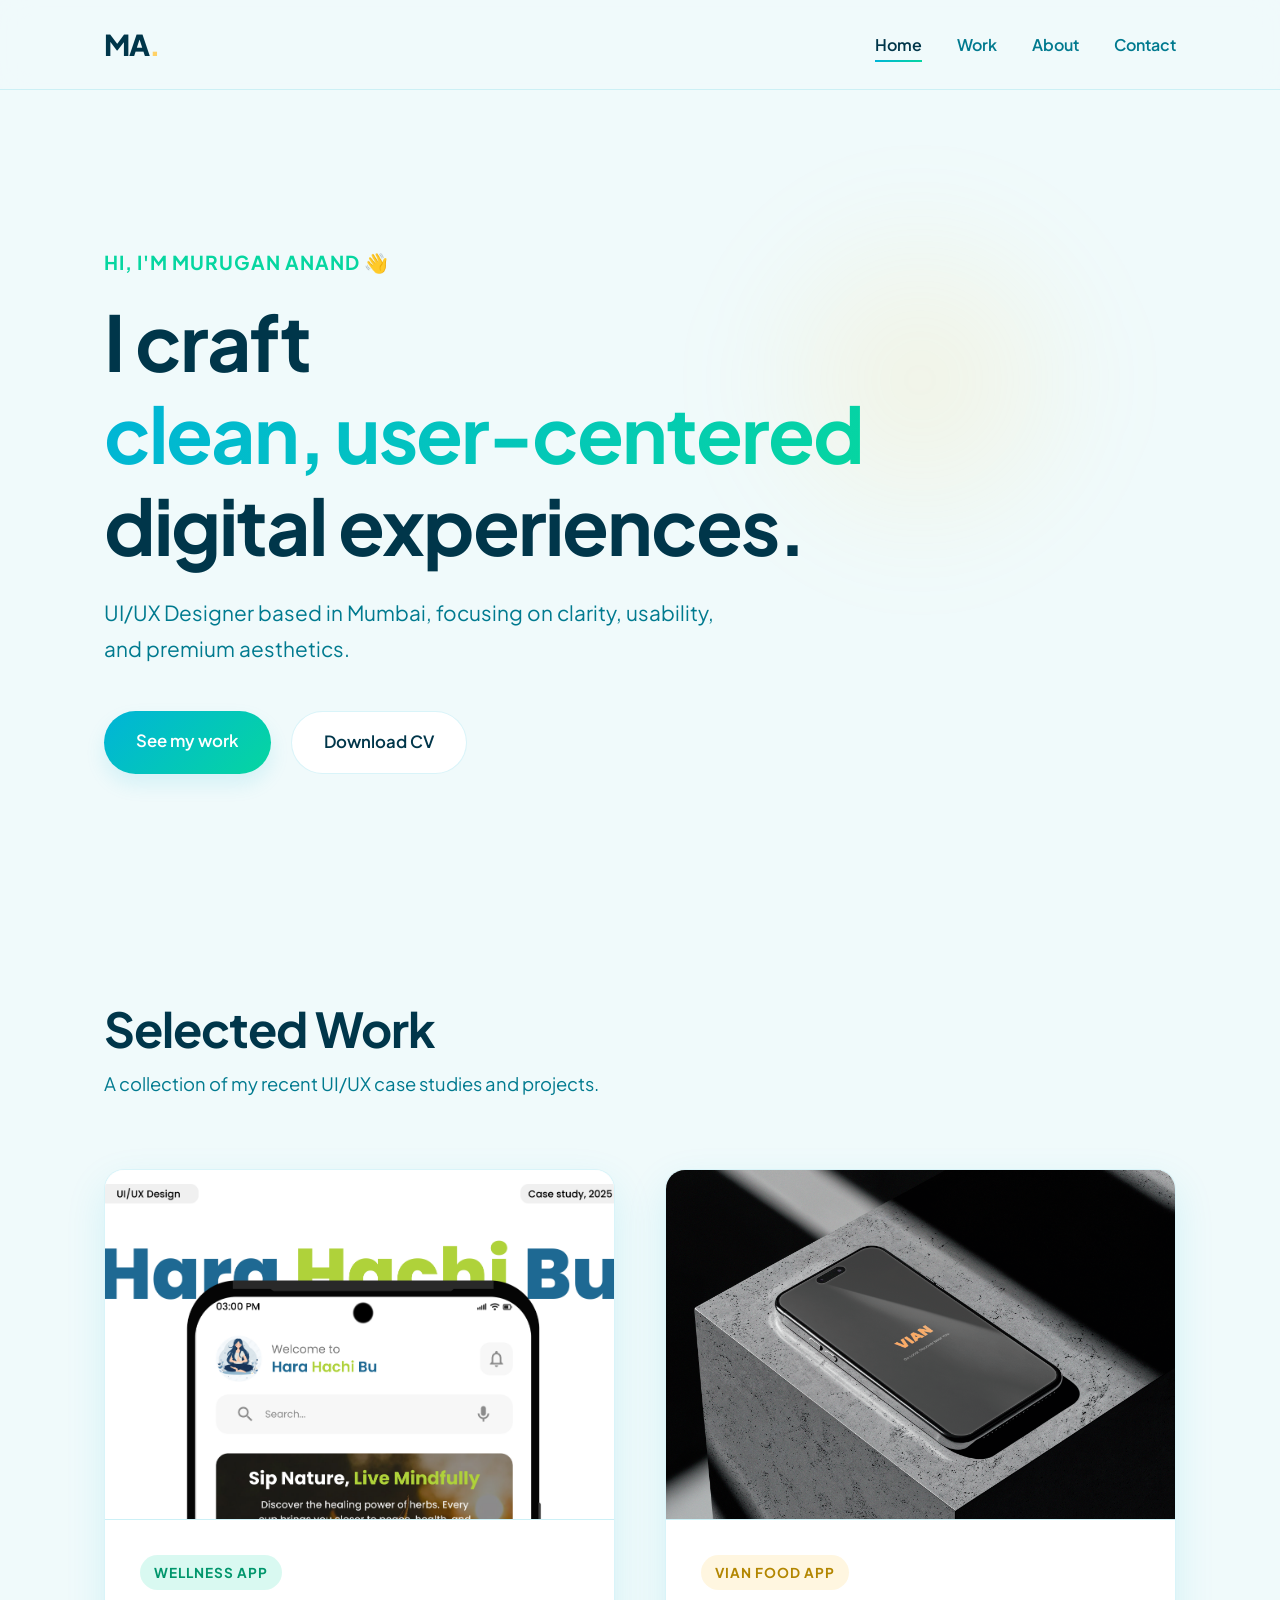
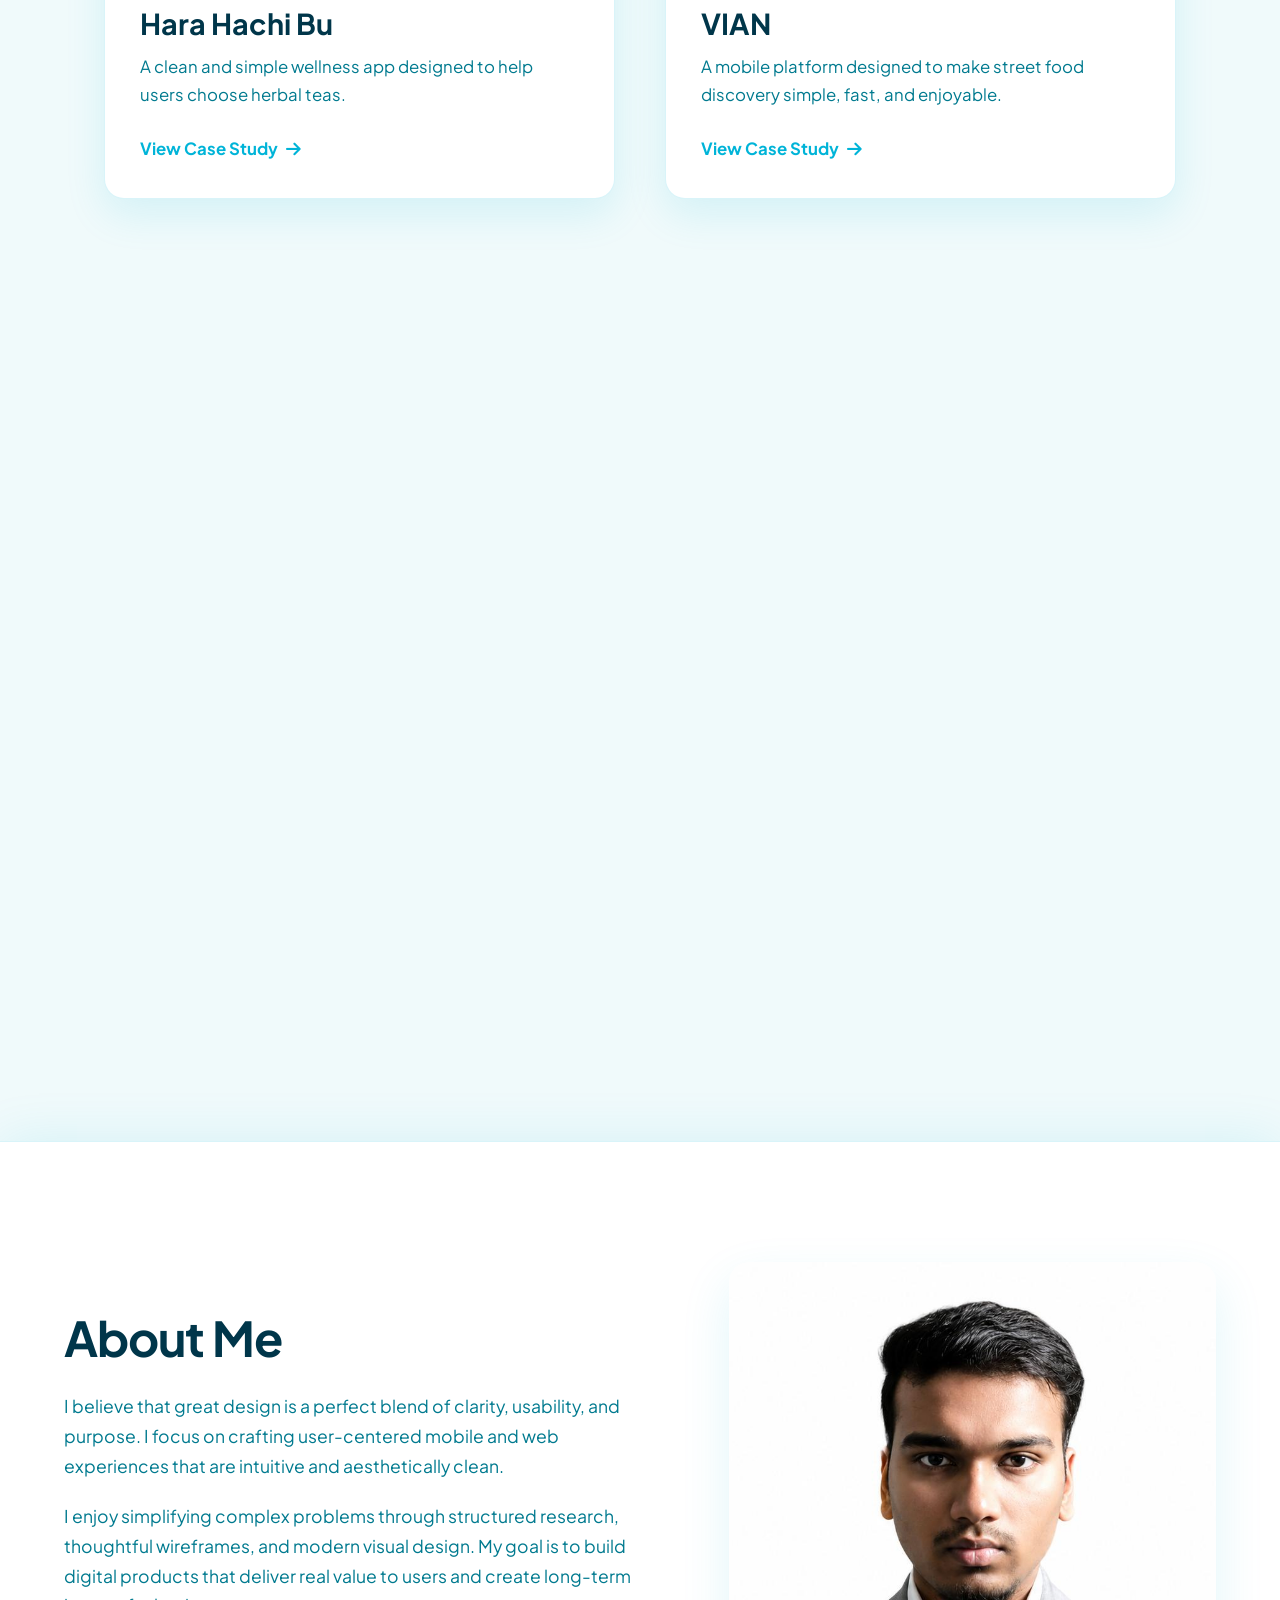
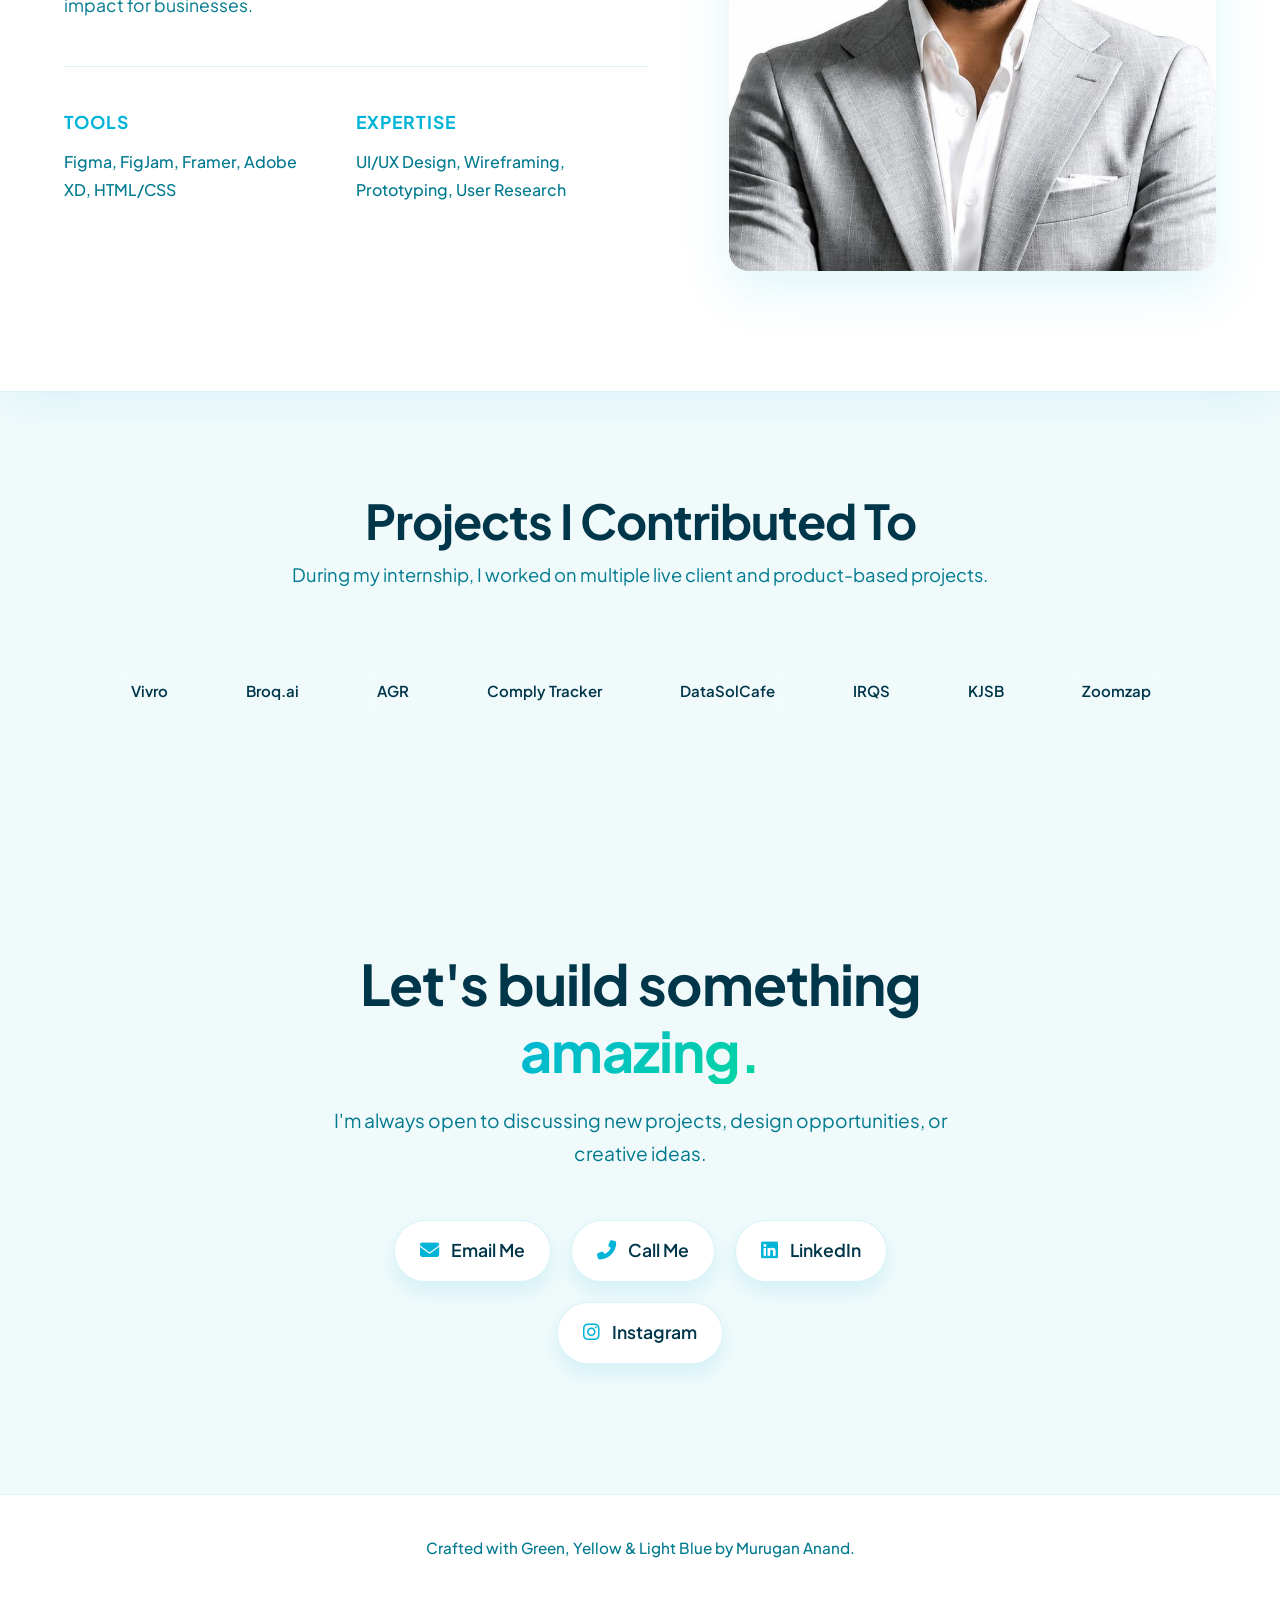
==== commit 8091e003: "Add files via upload" ====
--- a/index.html
+++ b/index.html
@@ -132,6 +132,42 @@
                 </div>
         </div>
     </section>
+    <!-- INTERNSHIP PROJECTS -->
+<section class="internship-section fade-up">
+    <div class="section-header">
+        <h2>Projects I Contributed To</h2>
+        <p>During my internship, I worked on multiple live client and product-based projects.</p>
+    </div>
+
+    <div class="project-slider">
+        <div class="slider-track">
+            <span>Vivro</span>
+            <span>Broq.ai</span>
+            <span>AGR</span>
+            <span>Comply Tracker</span>
+            <span>DataSolCafe</span>
+            <span>IRQS</span>
+            <span>KJSB</span>
+            <span>Zoomzap</span>
+            <span>NICDC</span>
+            <span>MPCA</span>
+            <span>House of AP</span>
+
+            <!-- Duplicate for infinite scroll -->
+            <span>Vivro</span>
+            <span>Broq.ai</span>
+            <span>AGR</span>
+            <span>Comply Tracker</span>
+            <span>DataSolCafe</span>
+            <span>IRQS</span>
+            <span>KJSB</span>
+            <span>Zoomzap</span>
+            <span>NICDC</span>
+            <span>MPCA</span>
+            <span>House of AP</span>
+        </div>
+    </div>
+</section>
 
     <!-- CONTACT SECTION -->
     <section id="contact" class="contact-section fade-up">
--- a/style.css
+++ b/style.css
@@ -582,4 +582,79 @@
     
     .cta-group { flex-direction: column; }
     .btn { text-align: center; }
+}
+.contact-links {
+    display: flex;
+    justify-content: center;
+    gap: 20px;
+    flex-wrap: wrap;
+}
+
+.contact-links a {
+    padding: 15px 25px;
+    border-radius: 50px;
+    text-decoration: none;
+    white-space: nowrap;
+}
+
+/* Mobile Responsive */
+@media (max-width: 768px) {
+    .contact-links {
+        display: grid;
+        grid-template-columns: repeat(2, 1fr);
+        gap: 15px;
+        width: 100%;
+    }
+
+    .contact-links a {
+        width: 100%;
+        text-align: center;
+        box-sizing: border-box;
+    }
+}
+/* Internship Projects */
+.internship-section {
+    padding: 100px 8%;
+    text-align: center;
+    overflow: hidden;
+}
+
+.project-slider {
+    width: 100%;
+    overflow: hidden;
+    margin-top: 40px;
+    position: relative;
+}
+
+.slider-track {
+    display: flex;
+    gap: 20px;
+    width: max-content;
+    animation: scrollProjects 25s linear infinite;
+}
+
+.slider-track span {
+    background: rgba(255,255,255,0.06);
+    backdrop-filter: blur(12px);
+    border: 1px solid rgba(255,255,255,0.08);
+    padding: 16px 28px;
+    border-radius: 50px;
+    font-size: 15px;
+    font-weight: 600;
+    white-space: nowrap;
+    transition: all 0.3s ease;
+}
+
+.slider-track span:hover {
+    transform: translateY(-6px);
+    box-shadow: 0 10px 30px rgba(0,0,0,0.15);
+}
+
+@keyframes scrollProjects {
+    from {
+        transform: translateX(0);
+    }
+    to {
+        transform: translateX(-50%);
+    }
 }
